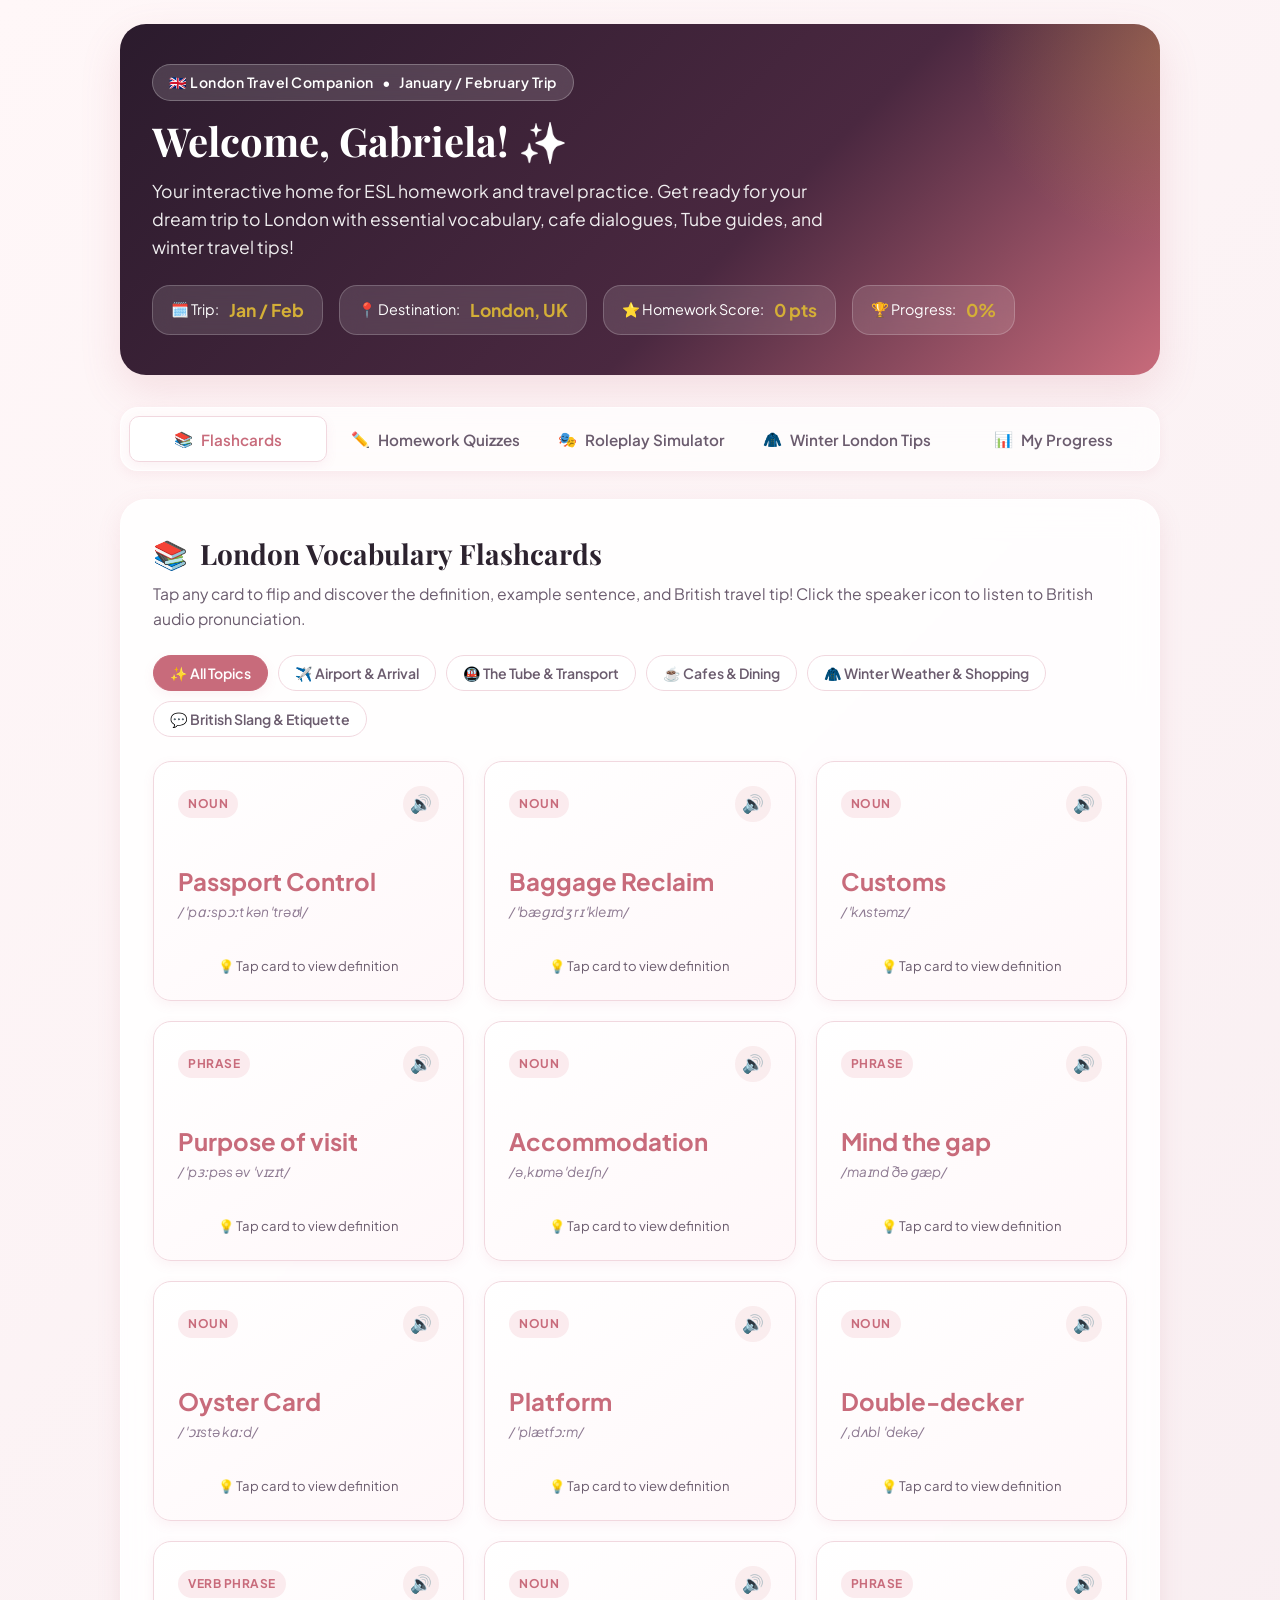
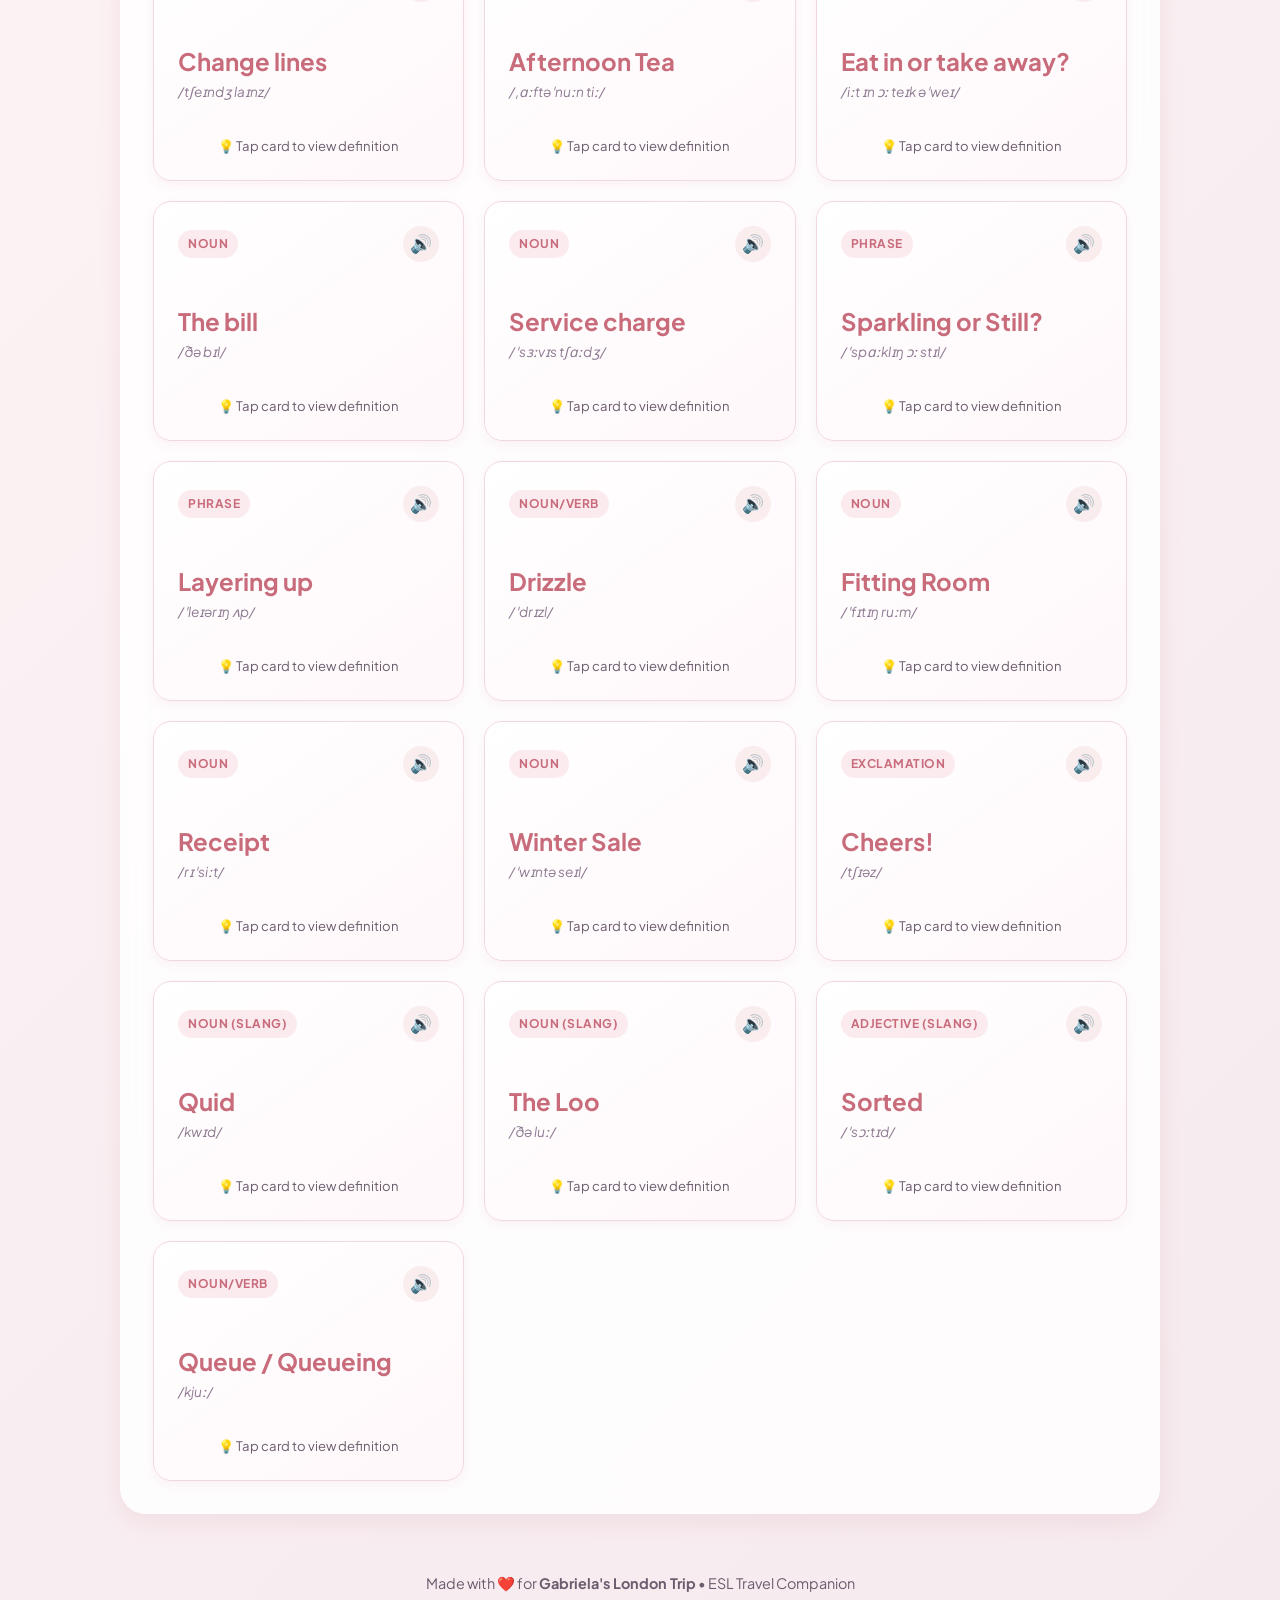
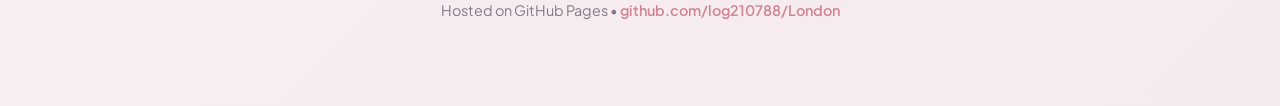
==== index.html @ 6e63064d "Initial commit for Gabriela's London ESL Homework Hub" ====
<!DOCTYPE html>
<html lang="en">
<head>
  <meta charset="UTF-8">
  <meta name="viewport" content="width=device-width, initial-scale=1.0">
  <title>Gabriela's London ESL & Travel Homework Hub 🇬🇧</title>
  <meta name="description" content="Personalized ESL homework and travel vocabulary practice for Gabriela's upcoming trip to London in January/February.">
  
  <!-- Google Fonts -->
  <link rel="preconnect" href="https://fonts.googleapis.com">
  <link rel="preconnect" href="https://fonts.gstatic.com" crossorigin>
  <link href="https://fonts.googleapis.com/css2?family=Playfair+Display:ital,wght@0,600;0,700;1,400&family=Plus+Jakarta+Sans:wght@400;500;600;700&display=swap" rel="stylesheet">
  
  <!-- Main Styling -->
  <link rel="stylesheet" href="styles.css">
</head>
<body>

  <div class="app-container">
    
    <!-- Hero Header Banner -->
    <header class="hero-header">
      <div class="hero-badge">
        <span>🇬🇧 London Travel Companion</span>
        <span>•</span>
        <span>January / February Trip</span>
      </div>
      <h1 class="hero-title">Welcome, Gabriela! ✨</h1>
      <p class="hero-subtitle">
        Your interactive home for ESL homework and travel practice. Get ready for your dream trip to London with essential vocabulary, cafe dialogues, Tube guides, and winter travel tips!
      </p>
      
      <div class="hero-stats-row">
        <div class="stat-pill">
          <span>🗓️ Trip:</span>
          <strong>Jan / Feb</strong>
        </div>
        <div class="stat-pill">
          <span>📍 Destination:</span>
          <strong>London, UK</strong>
        </div>
        <div class="stat-pill">
          <span>⭐ Homework Score:</span>
          <strong id="header-score-val">0 pts</strong>
        </div>
        <div class="stat-pill">
          <span>🏆 Progress:</span>
          <strong id="header-progress-val">0%</strong>
        </div>
      </div>
    </header>

    <!-- Navigation Tabs -->
    <nav class="nav-tabs" id="main-nav-tabs" role="tablist">
      <button class="tab-btn active" data-tab="flashcards" role="tab">
        <span>📚</span> Flashcards
      </button>
      <button class="tab-btn" data-tab="quizzes" role="tab">
        <span>✏️</span> Homework Quizzes
      </button>
      <button class="tab-btn" data-tab="roleplays" role="tab">
        <span>🎭</span> Roleplay Simulator
      </button>
      <button class="tab-btn" data-tab="tips" role="tab">
        <span>🧥</span> Winter London Tips
      </button>
      <button class="tab-btn" data-tab="progress" role="tab">
        <span>📊</span> My Progress
      </button>
    </nav>

    <!-- Main Content Area -->
    <main>

      <!-- TAB 1: FLASHCARDS -->
      <section id="tab-flashcards" class="tab-content active" role="tabpanel">
        <div class="card-section">
          <div class="section-header">
            <div>
              <h2 class="section-title"><span>📚</span> London Vocabulary Flashcards</h2>
              <p class="section-desc">Tap any card to flip and discover the definition, example sentence, and British travel tip! Click the speaker icon to listen to British audio pronunciation.</p>
            </div>
          </div>

          <!-- Category Filter -->
          <div class="category-filter" id="flashcard-category-filter">
            <!-- Rendered by JS -->
          </div>

          <!-- Flashcards Grid -->
          <div class="flashcards-grid" id="flashcards-container">
            <!-- Flashcards rendered by JS -->
          </div>
        </div>
      </section>

      <!-- TAB 2: HOMEWORK QUIZZES -->
      <section id="tab-quizzes" class="tab-content" role="tabpanel">
        <div class="card-section">
          <div class="section-header">
            <div>
              <h2 class="section-title"><span>✏️</span> Interactive Homework Quizzes</h2>
              <p class="section-desc">Complete these exercises to practice travel English for your trip. Your progress is saved automatically!</p>
            </div>
          </div>

          <!-- Quiz Filter -->
          <div class="category-filter" id="quiz-category-filter">
            <!-- Rendered by JS -->
          </div>

          <!-- Quiz Questions Container -->
          <div class="quiz-container" id="quiz-questions-container">
            <!-- Quiz cards rendered by JS -->
          </div>
        </div>
      </section>

      <!-- TAB 3: ROLEPLAY SIMULATOR -->
      <section id="tab-roleplays" class="tab-content" role="tabpanel">
        <div class="card-section">
          <div class="section-header">
            <div>
              <h2 class="section-title"><span>🎭</span> Real-Life Dialogue Simulator</h2>
              <p class="section-desc">Practice real conversation scenarios you will experience in London (e.g. at cafes and hotels).</p>
            </div>
          </div>

          <!-- Roleplay Selector -->
          <div class="category-filter" id="roleplay-selector">
            <!-- Rendered by JS -->
          </div>

          <!-- Active Roleplay Container -->
          <div id="active-roleplay-container">
            <!-- Dialogue step rendered by JS -->
          </div>
        </div>
      </section>

      <!-- TAB 4: WINTER LONDON TIPS -->
      <section id="tab-tips" class="tab-content" role="tabpanel">
        <div class="card-section">
          <div class="section-header">
            <div>
              <h2 class="section-title"><span>🧥</span> London Winter Travel Guide</h2>
              <p class="section-desc">Helpful weather advice, dressing tips, and cultural etiquette for your trip in January/February.</p>
            </div>
          </div>

          <div class="tips-grid" id="winter-tips-container">
            <!-- Rendered by JS -->
          </div>
        </div>
      </section>

      <!-- TAB 5: MY PROGRESS & TEACHER EXPORT -->
      <section id="tab-progress" class="tab-content" role="tabpanel">
        <div class="card-section">
          <div class="section-header">
            <div>
              <h2 class="section-title"><span>📊</span> Gabriela's Homework Progress</h2>
              <p class="section-desc">Review your completed homework score, download your homework file, and upload it to Preply for your teacher!</p>
            </div>
          </div>

          <div class="progress-card">
            <div style="display: flex; justify-content: space-between; align-items: center; font-weight: 600;">
              <span>Overall Homework Completion</span>
              <span id="progress-percent-label">0%</span>
            </div>
            
            <div class="progress-bar-container">
              <div class="progress-bar-fill" id="progress-bar-fill"></div>
            </div>

            <h3 class="serif-font" style="margin-bottom: 12px; color: var(--primary);">📋 Homework Summary Report</h3>
            <p style="font-size: 0.9rem; color: var(--text-muted); margin-bottom: 12px;">
              You can copy your report or download it as a document file to send to your teacher on Preply!
            </p>

            <div class="homework-summary-box" id="summary-report-text">
              Generating your report...
            </div>

            <div style="display: flex; gap: 12px; flex-wrap: wrap; margin-bottom: 28px;">
              <button class="btn-primary" id="btn-download-report">
                <span>📥</span> Download Homework (.txt)
              </button>
              <button class="btn-secondary" id="btn-copy-report">
                <span>📋</span> Copy Text Report
              </button>
              <button class="btn-secondary" id="btn-reset-progress" style="margin-left: auto;">
                <span>🔄</span> Reset Progress
              </button>
            </div>

            <!-- Preply Upload Guide Callout -->
            <div class="preply-guide-card">
              <div class="preply-guide-header">
                <span class="preply-logo-badge">Preply 🎓</span>
                <h3 class="serif-font" style="font-size: 1.25rem; color: var(--text-dark); margin: 0;">
                  How to Upload Your Homework on Preply
                </h3>
              </div>
              <p style="font-size: 0.92rem; color: var(--text-muted); margin-bottom: 16px;">
                Follow these simple steps to send your completed London homework to your teacher on Preply:
              </p>

              <div class="preply-steps-grid">
                <div class="preply-step-item">
                  <div class="step-num">Step 1</div>
                  <div class="step-icon">📥</div>
                  <div class="step-title">Download File</div>
                  <div class="step-desc">Click the pink <strong>"Download Homework (.txt)"</strong> button above to save your homework report onto your phone or computer.</div>
                </div>

                <div class="preply-step-item">
                  <div class="step-num">Step 2</div>
                  <div class="step-icon">💬</div>
                  <div class="step-title">Open Preply Chat</div>
                  <div class="step-desc">Log into <strong>Preply</strong> app or website and open the chat message window with your English teacher.</div>
                </div>

                <div class="preply-step-item">
                  <div class="step-num">Step 3</div>
                  <div class="step-icon">📎</div>
                  <div class="step-title">Attach Document</div>
                  <div class="step-desc">Click the paperclip or plus icon <strong>(📎)</strong> next to the message box and select your downloaded file (<code>Gabriela_London_ESL_Homework.txt</code>).</div>
                </div>

                <div class="preply-step-item">
                  <div class="step-num">Step 4</div>
                  <div class="step-icon">🚀</div>
                  <div class="step-title">Send & Celebrate!</div>
                  <div class="step-desc">Press <strong>Send</strong>! Your teacher will receive your full score breakdown and quiz answers.</div>
                </div>
              </div>
            </div>

          </div>
        </div>
      </section>


    </main>

    <!-- Footer -->
    <footer class="footer">
      <p>Made with ❤️ for <strong>Gabriela's London Trip</strong> • ESL Travel Companion</p>
      <p style="margin-top: 4px; opacity: 0.8;">Hosted on GitHub Pages • <a href="https://github.com/log210788/London" target="_blank">github.com/log210788/London</a></p>
    </footer>

  </div>

  <!-- JavaScript Scripts -->
  <script src="vocabulary-data.js"></script>
  <script src="app.js"></script>
</body>
</html>
---- styles.css ----
/* ==========================================================================
   Gabriela's London ESL Homework Hub - Modern Feminine Aesthetic Design System
   ========================================================================== */

@import url('https://fonts.googleapis.com/css2?family=Playfair+Display:ital,wght@0,600;0,700;1,400&family=Plus+Jakarta+Sans:wght@400;500;600;700&display=swap');

:root {
  /* Color Palette - Elegant Rose Gold & Winter London Theme */
  --primary: #c86b7b;
  --primary-hover: #b45767;
  --primary-light: #fbebee;
  --secondary: #e8a5b8;
  --accent-gold: #d4af37;
  --accent-blue: #3a6073;
  --bg-gradient-start: #fff7f8;
  --bg-gradient-end: #f5eaee;
  --surface: #ffffff;
  --surface-translucent: rgba(255, 255, 255, 0.85);
  --text-dark: #2c222e;
  --text-muted: #6b5c6e;
  --text-light: #8e7a92;
  --border-color: #f1d8df;
  --border-hover: #e5b6c3;
  
  /* Status Colors */
  --success: #2e7d32;
  --success-bg: #e8f5e9;
  --error: #c62828;
  --error-bg: #ffebee;
  
  /* Shadows & Glassmorphism */
  --shadow-sm: 0 4px 12px rgba(200, 107, 123, 0.08);
  --shadow-md: 0 8px 24px rgba(200, 107, 123, 0.12);
  --shadow-lg: 0 16px 40px rgba(200, 107, 123, 0.16);
  --glass-border: 1px solid rgba(255, 255, 255, 0.6);
  
  /* Border Radius */
  --radius-sm: 10px;
  --radius-md: 18px;
  --radius-lg: 26px;
  --radius-full: 9999px;
  
  /* Transitions */
  --transition: all 0.3s cubic-bezier(0.4, 0, 0.2, 1);
}

/* Base Styles */
* {
  box-sizing: border-box;
  margin: 0;
  padding: 0;
}

body {
  font-family: 'Plus Jakarta Sans', sans-serif;
  background: linear-gradient(135deg, var(--bg-gradient-start) 0%, var(--bg-gradient-end) 100%);
  color: var(--text-dark);
  min-height: 100vh;
  line-height: 1.6;
  padding-bottom: 60px;
}

/* Typography */
h1, h2, h3, .serif-font {
  font-family: 'Playfair Display', serif;
}

/* App Container */
.app-container {
  max-width: 1080px;
  margin: 0 auto;
  padding: 24px 20px;
}

/* Top Banner / Hero Header */
.hero-header {
  background: linear-gradient(135deg, #2b1b2d 0%, #4a2840 60%, #c86b7b 100%);
  color: #ffffff;
  border-radius: var(--radius-lg);
  padding: 40px 32px;
  box-shadow: var(--shadow-lg);
  position: relative;
  overflow: hidden;
  margin-bottom: 32px;
}

.hero-header::before {
  content: "";
  position: absolute;
  top: -50%;
  right: -20%;
  width: 400px;
  height: 400px;
  background: radial-gradient(circle, rgba(212, 175, 55, 0.25) 0%, rgba(255, 255, 255, 0) 70%);
  pointer-events: none;
}

.hero-badge {
  display: inline-flex;
  align-items: center;
  gap: 8px;
  background: rgba(255, 255, 255, 0.15);
  backdrop-filter: blur(8px);
  padding: 6px 16px;
  border-radius: var(--radius-full);
  font-size: 0.88rem;
  font-weight: 600;
  letter-spacing: 0.5px;
  margin-bottom: 16px;
  border: 1px solid rgba(255, 255, 255, 0.25);
}

.hero-title {
  font-size: 2.5rem;
  font-weight: 700;
  line-height: 1.2;
  margin-bottom: 12px;
  background: linear-gradient(120deg, #ffffff 60%, #f7d6de 100%);
  -webkit-background-clip: text;
  -webkit-text-fill-color: transparent;
}

.hero-subtitle {
  font-size: 1.1rem;
  opacity: 0.92;
  max-width: 680px;
  font-weight: 400;
  margin-bottom: 24px;
}

.hero-stats-row {
  display: flex;
  flex-wrap: wrap;
  gap: 16px;
}

.stat-pill {
  background: rgba(255, 255, 255, 0.12);
  backdrop-filter: blur(10px);
  border: 1px solid rgba(255, 255, 255, 0.2);
  padding: 10px 18px;
  border-radius: var(--radius-md);
  font-size: 0.9rem;
  display: flex;
  align-items: center;
  gap: 10px;
}

.stat-pill strong {
  color: var(--accent-gold);
  font-size: 1.1rem;
}

/* Navigation Tabs */
.nav-tabs {
  display: flex;
  gap: 10px;
  background: rgba(255, 255, 255, 0.7);
  backdrop-filter: blur(12px);
  padding: 8px;
  border-radius: var(--radius-md);
  margin-bottom: 28px;
  box-shadow: var(--shadow-sm);
  border: var(--glass-border);
  overflow-x: auto;
  scrollbar-width: none;
}

.nav-tabs::-webkit-scrollbar {
  display: none;
}

.tab-btn {
  flex: 1;
  min-width: 140px;
  padding: 12px 18px;
  border: none;
  background: transparent;
  color: var(--text-muted);
  font-family: inherit;
  font-size: 0.95rem;
  font-weight: 600;
  border-radius: var(--radius-sm);
  cursor: pointer;
  transition: var(--transition);
  display: flex;
  align-items: center;
  justify-content: center;
  gap: 8px;
  white-space: nowrap;
}

.tab-btn:hover {
  color: var(--primary);
  background: rgba(200, 107, 123, 0.08);
}

.tab-btn.active {
  background: var(--surface);
  color: var(--primary);
  box-shadow: var(--shadow-sm);
  border: 1px solid var(--border-color);
}

/* Tab Content Sections */
.tab-content {
  display: none;
  animation: fadeIn 0.4s ease-in-out;
}

.tab-content.active {
  display: block;
}

@keyframes fadeIn {
  from { opacity: 0; transform: translateY(8px); }
  to { opacity: 1; transform: translateY(0); }
}

/* Cards & Containers */
.card-section {
  background: var(--surface-translucent);
  backdrop-filter: blur(16px);
  border-radius: var(--radius-lg);
  padding: 32px;
  box-shadow: var(--shadow-md);
  border: var(--glass-border);
  margin-bottom: 28px;
}

.section-header {
  margin-bottom: 24px;
  display: flex;
  align-items: center;
  justify-content: space-between;
  flex-wrap: wrap;
  gap: 12px;
}

.section-title {
  font-size: 1.75rem;
  color: var(--text-dark);
  display: flex;
  align-items: center;
  gap: 12px;
}

.section-desc {
  color: var(--text-muted);
  font-size: 0.98rem;
  margin-top: 4px;
}

/* Category Filter Pills */
.category-filter {
  display: flex;
  gap: 10px;
  flex-wrap: wrap;
  margin-bottom: 24px;
}

.filter-btn {
  padding: 8px 16px;
  border-radius: var(--radius-full);
  border: 1px solid var(--border-color);
  background: var(--surface);
  color: var(--text-muted);
  font-family: inherit;
  font-size: 0.88rem;
  font-weight: 600;
  cursor: pointer;
  transition: var(--transition);
}

.filter-btn:hover, .filter-btn.active {
  background: var(--primary);
  color: #ffffff;
  border-color: var(--primary);
  box-shadow: var(--shadow-sm);
}

/* Flashcards Grid & Card Component */
.flashcards-grid {
  display: grid;
  grid-template-columns: repeat(auto-fill, minmax(280px, 1fr));
  gap: 20px;
}

.flashcard {
  perspective: 1000px;
  height: 240px;
  cursor: pointer;
}

.flashcard-inner {
  position: relative;
  width: 100%;
  height: 100%;
  transition: transform 0.6s cubic-bezier(0.4, 0, 0.2, 1);
  transform-style: preserve-3d;
}

.flashcard.flipped .flashcard-inner {
  transform: rotateY(180deg);
}

.flashcard-front, .flashcard-back {
  position: absolute;
  width: 100%;
  height: 100%;
  backface-visibility: hidden;
  border-radius: var(--radius-md);
  padding: 24px;
  display: flex;
  flex-direction: column;
  justify-content: space-between;
  box-shadow: var(--shadow-sm);
  border: 1px solid var(--border-color);
}

.flashcard-front {
  background: linear-gradient(145deg, #ffffff 0%, #fff7f9 100%);
  color: var(--text-dark);
}

.flashcard-back {
  background: linear-gradient(145deg, #4a2840 0%, #2b1b2d 100%);
  color: #ffffff;
  transform: rotateY(180deg);
}

.card-top {
  display: flex;
  justify-content: space-between;
  align-items: center;
}

.pos-tag {
  font-size: 0.75rem;
  font-weight: 700;
  text-transform: uppercase;
  letter-spacing: 0.5px;
  padding: 4px 10px;
  border-radius: var(--radius-full);
  background: var(--primary-light);
  color: var(--primary);
}

.flashcard-back .pos-tag {
  background: rgba(255, 255, 255, 0.15);
  color: var(--accent-gold);
}

.audio-btn {
  background: rgba(200, 107, 123, 0.1);
  border: none;
  width: 36px;
  height: 36px;
  border-radius: 50%;
  color: var(--primary);
  font-size: 1.1rem;
  cursor: pointer;
  transition: var(--transition);
  display: flex;
  align-items: center;
  justify-content: center;
}

.audio-btn:hover {
  background: var(--primary);
  color: #ffffff;
  transform: scale(1.1);
}

.card-word {
  font-size: 1.5rem;
  font-weight: 700;
  color: var(--primary);
  margin-top: 8px;
}

.card-phonetic {
  font-size: 0.85rem;
  color: var(--text-light);
  font-style: italic;
}

.card-hint-text {
  font-size: 0.82rem;
  color: var(--text-muted);
  text-align: center;
}

.flashcard-back .card-definition {
  font-size: 1.05rem;
  font-weight: 500;
  line-height: 1.4;
}

.flashcard-back .card-example {
  font-size: 0.9rem;
  opacity: 0.88;
  font-style: italic;
  margin-top: 6px;
  border-left: 2px solid var(--accent-gold);
  padding-left: 10px;
}

.flashcard-back .card-tip {
  font-size: 0.8rem;
  color: var(--accent-gold);
  margin-top: 4px;
}

/* Quiz Container & Questions */
.quiz-container {
  display: flex;
  flex-direction: column;
  gap: 24px;
}

.quiz-card {
  background: var(--surface);
  border-radius: var(--radius-md);
  padding: 24px;
  border: 1px solid var(--border-color);
  box-shadow: var(--shadow-sm);
  transition: var(--transition);
}

.quiz-question {
  font-size: 1.1rem;
  font-weight: 600;
  margin-bottom: 16px;
  color: var(--text-dark);
}

.quiz-options {
  display: flex;
  flex-direction: column;
  gap: 10px;
}

.option-btn {
  padding: 14px 20px;
  border-radius: var(--radius-sm);
  border: 1.5px solid var(--border-color);
  background: var(--surface);
  color: var(--text-dark);
  font-family: inherit;
  font-size: 0.95rem;
  font-weight: 500;
  text-align: left;
  cursor: pointer;
  transition: var(--transition);
  display: flex;
  align-items: center;
  justify-content: space-between;
}

.option-btn:hover:not(:disabled) {
  border-color: var(--primary);
  background: var(--primary-light);
  transform: translateX(4px);
}

.option-btn.selected-correct {
  background: var(--success-bg) !important;
  border-color: var(--success) !important;
  color: var(--success) !important;
  font-weight: 700;
}

.option-btn.selected-incorrect {
  background: var(--error-bg) !important;
  border-color: var(--error) !important;
  color: var(--error) !important;
}

/* Fill in the Blank Input */
.fill-blank-box {
  display: flex;
  gap: 12px;
  align-items: center;
  flex-wrap: wrap;
  margin-top: 12px;
}

.blank-input {
  padding: 12px 18px;
  border: 2px solid var(--border-color);
  border-radius: var(--radius-sm);
  font-family: inherit;
  font-size: 1rem;
  outline: none;
  transition: var(--transition);
  min-width: 180px;
}

.blank-input:focus {
  border-color: var(--primary);
  box-shadow: 0 0 0 3px rgba(200, 107, 123, 0.2);
}

.btn-primary {
  padding: 12px 24px;
  background: linear-gradient(135deg, var(--primary) 0%, var(--primary-hover) 100%);
  color: #ffffff;
  border: none;
  border-radius: var(--radius-sm);
  font-family: inherit;
  font-size: 0.95rem;
  font-weight: 600;
  cursor: pointer;
  transition: var(--transition);
  box-shadow: var(--shadow-sm);
  display: inline-flex;
  align-items: center;
  justify-content: center;
  gap: 8px;
}

.btn-primary:hover {
  transform: translateY(-2px);
  box-shadow: var(--shadow-md);
}

.btn-secondary {
  padding: 12px 24px;
  background: var(--surface);
  color: var(--primary);
  border: 1.5px solid var(--primary);
  border-radius: var(--radius-sm);
  font-family: inherit;
  font-size: 0.95rem;
  font-weight: 600;
  cursor: pointer;
  transition: var(--transition);
}

.btn-secondary:hover {
  background: var(--primary-light);
}

.feedback-msg {
  margin-top: 14px;
  padding: 12px 16px;
  border-radius: var(--radius-sm);
  font-size: 0.92rem;
  font-weight: 600;
  display: none;
}

.feedback-msg.show-success {
  display: block;
  background: var(--success-bg);
  color: var(--success);
  border: 1px solid var(--success);
}

.feedback-msg.show-error {
  display: block;
  background: var(--error-bg);
  color: var(--error);
  border: 1px solid var(--error);
}

/* Roleplay Simulator */
.roleplay-card {
  background: var(--surface);
  border-radius: var(--radius-md);
  padding: 28px;
  border: 1px solid var(--border-color);
  box-shadow: var(--shadow-sm);
  margin-bottom: 24px;
}

.dialogue-box {
  background: #fcf6f8;
  border-radius: var(--radius-md);
  padding: 20px;
  margin-bottom: 20px;
  border-left: 4px solid var(--primary);
}

.dialogue-speaker {
  font-weight: 700;
  color: var(--primary);
  font-size: 0.88rem;
  text-transform: uppercase;
  letter-spacing: 0.5px;
  margin-bottom: 4px;
}

.dialogue-text {
  font-size: 1.1rem;
  color: var(--text-dark);
  font-style: italic;
}

/* Winter Tips Grid */
.tips-grid {
  display: grid;
  grid-template-columns: repeat(auto-fill, minmax(240px, 1fr));
  gap: 20px;
}

.tip-card {
  background: var(--surface);
  border-radius: var(--radius-md);
  padding: 24px;
  border: 1px solid var(--border-color);
  box-shadow: var(--shadow-sm);
  transition: var(--transition);
}

.tip-card:hover {
  transform: translateY(-4px);
  box-shadow: var(--shadow-md);
  border-color: var(--border-hover);
}

.tip-icon {
  font-size: 2.2rem;
  margin-bottom: 12px;
}

.tip-title {
  font-size: 1.15rem;
  color: var(--text-dark);
  margin-bottom: 8px;
}

.tip-text {
  font-size: 0.92rem;
  color: var(--text-muted);
  line-height: 1.5;
}

/* Progress Tracker Section */
.progress-card {
  background: linear-gradient(145deg, #ffffff 0%, #fff8fa 100%);
  border-radius: var(--radius-lg);
  padding: 32px;
  box-shadow: var(--shadow-md);
  border: 1px solid var(--border-color);
}

.progress-bar-container {
  height: 16px;
  background: #f1d8df;
  border-radius: var(--radius-full);
  overflow: hidden;
  margin: 16px 0 24px 0;
}

.progress-bar-fill {
  height: 100%;
  background: linear-gradient(90deg, var(--secondary) 0%, var(--primary) 100%);
  width: 0%;
  transition: width 0.6s cubic-bezier(0.4, 0, 0.2, 1);
  border-radius: var(--radius-full);
}

.homework-summary-box {
  background: #fbf5f7;
  border-radius: var(--radius-md);
  padding: 20px;
  border: 1px dashed var(--primary);
  font-family: monospace;
  font-size: 0.9rem;
  color: var(--text-dark);
  white-space: pre-wrap;
  margin-bottom: 20px;
}

/* Footer */
.footer {
  text-align: center;
  padding: 30px 20px 0 20px;
  color: var(--text-muted);
  font-size: 0.9rem;
}

.footer a {
  color: var(--primary);
  text-decoration: none;
  font-weight: 600;
}

.footer a:hover {
  text-decoration: underline;
}

/* Preply Upload Guide Card */
.preply-guide-card {
  background: linear-gradient(135deg, #fffcfd 0%, #f9edf1 100%);
  border-radius: var(--radius-md);
  padding: 24px;
  border: 1.5px solid var(--border-color);
  box-shadow: var(--shadow-sm);
  margin-top: 20px;
}

.preply-guide-header {
  display: flex;
  align-items: center;
  gap: 12px;
  margin-bottom: 12px;
}

.preply-logo-badge {
  background: #ff5a5f;
  color: #ffffff;
  font-weight: 700;
  font-size: 0.85rem;
  padding: 4px 12px;
  border-radius: var(--radius-full);
  letter-spacing: 0.5px;
}

.preply-steps-grid {
  display: grid;
  grid-template-columns: repeat(auto-fit, minmax(200px, 1fr));
  gap: 16px;
  margin-top: 16px;
}

.preply-step-item {
  background: var(--surface);
  border-radius: var(--radius-sm);
  padding: 16px;
  border: 1px solid var(--border-color);
  display: flex;
  flex-direction: column;
  position: relative;
}

.step-num {
  font-size: 0.72rem;
  font-weight: 800;
  color: var(--primary);
  text-transform: uppercase;
  letter-spacing: 0.8px;
  margin-bottom: 4px;
}

.step-icon {
  font-size: 1.8rem;
  margin-bottom: 8px;
}

.step-title {
  font-weight: 700;
  font-size: 0.95rem;
  color: var(--text-dark);
  margin-bottom: 6px;
}

.step-desc {
  font-size: 0.82rem;
  color: var(--text-muted);
  line-height: 1.4;
}

.step-desc code {
  background: var(--primary-light);
  color: var(--primary);
  padding: 2px 6px;
  border-radius: 4px;
  font-size: 0.78rem;
}

/* Responsive adjustments */
@media (max-width: 768px) {
  .hero-header {
    padding: 28px 20px;
  }
  .hero-title {
    font-size: 1.85rem;
  }
  .card-section {
    padding: 20px;
  }
  .flashcards-grid {
    grid-template-columns: 1fr;
  }
}
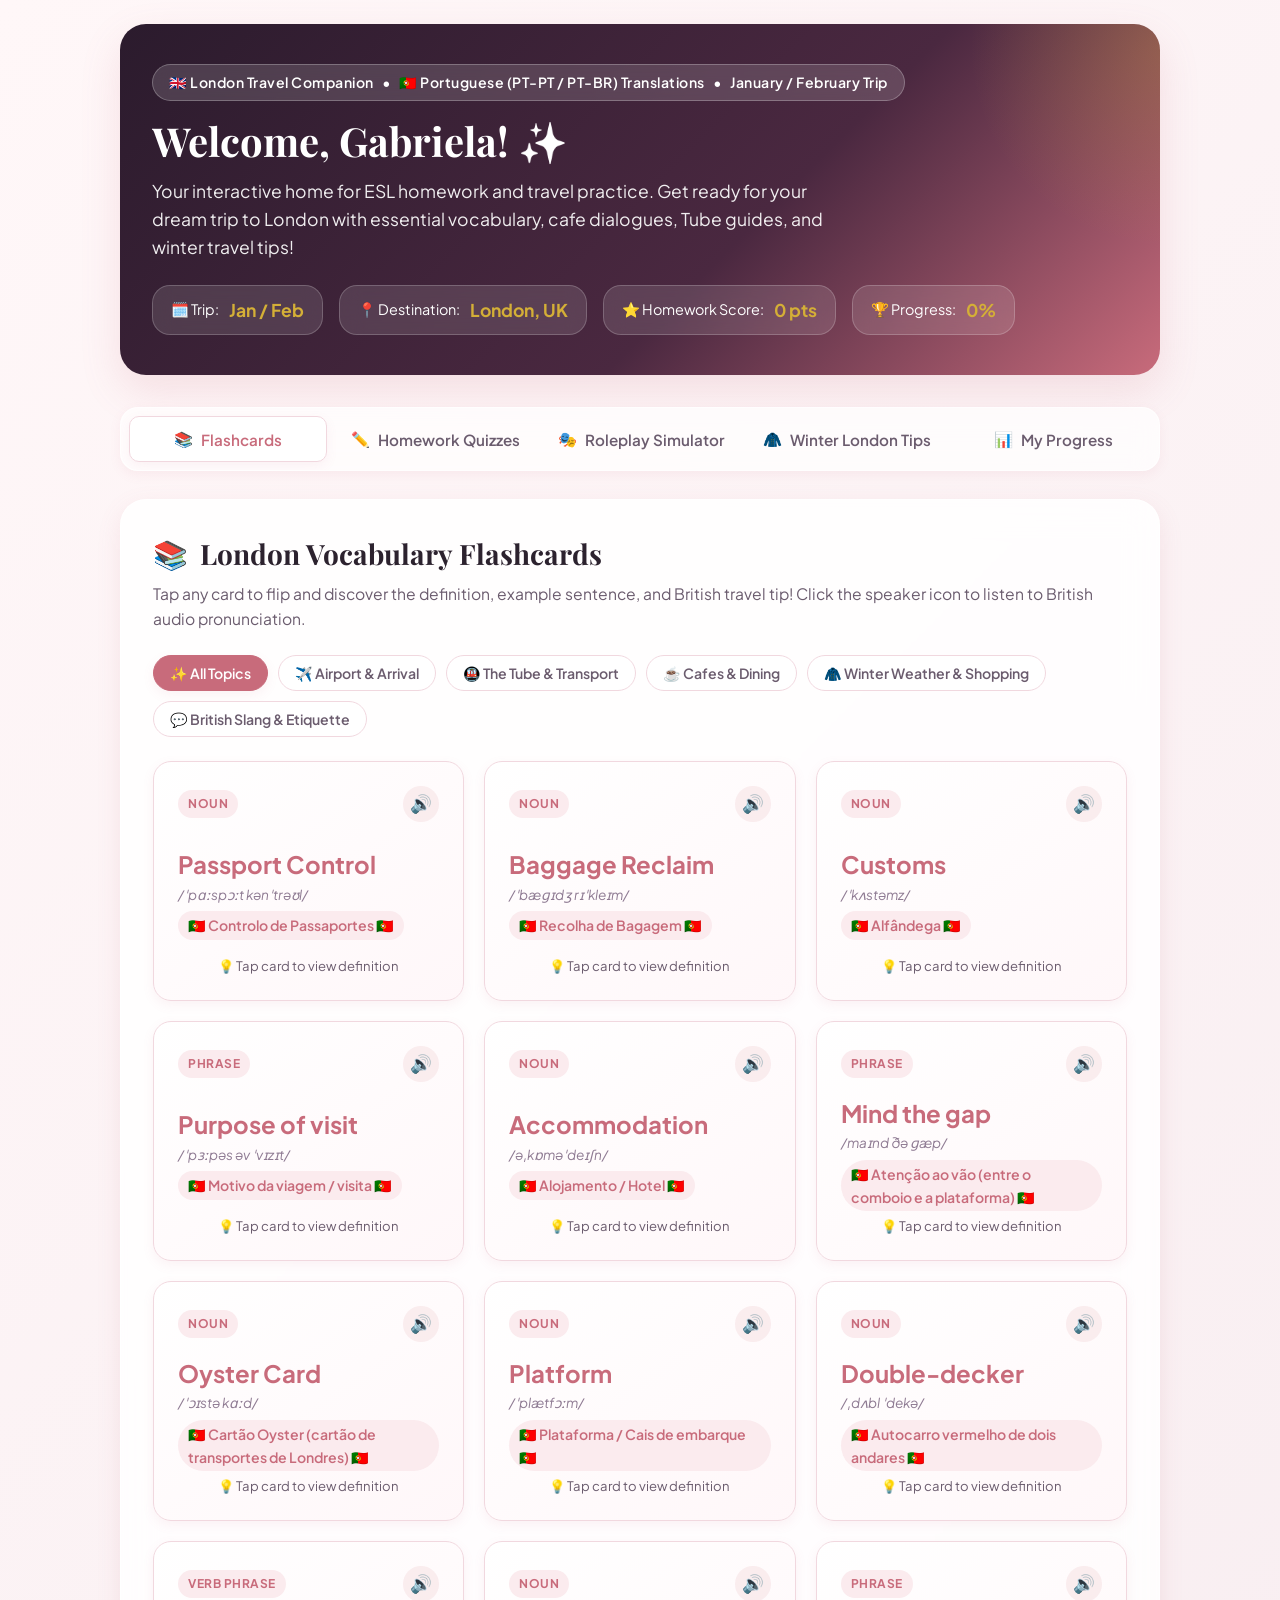
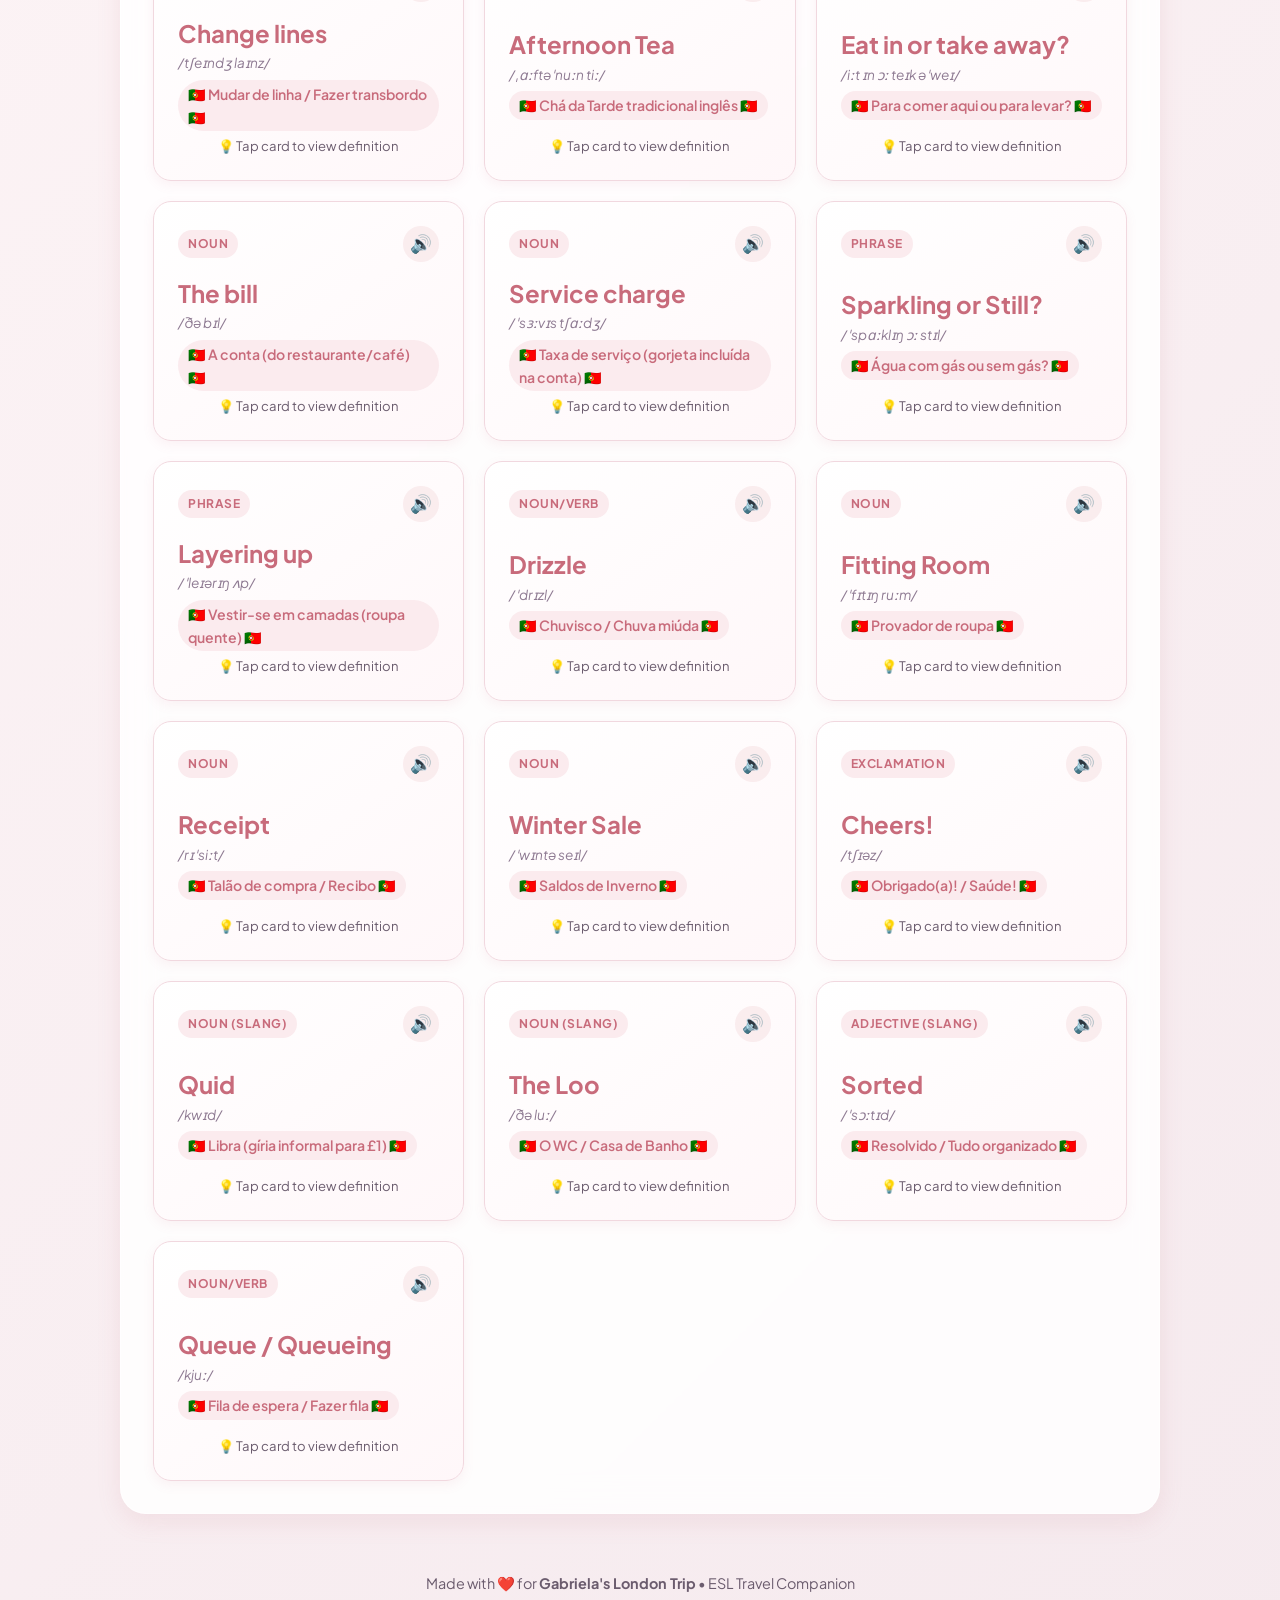
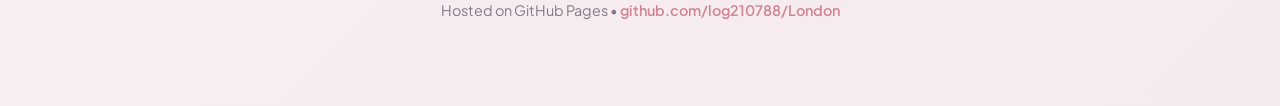
==== commit e81b2709: "Add Portuguese translations to flashcards, tips, and quiz hints for Gabriela" ====
--- a/index.html
+++ b/index.html
@@ -23,8 +23,11 @@
       <div class="hero-badge">
         <span>🇬🇧 London Travel Companion</span>
         <span>•</span>
+        <span>🇵🇹 Portuguese (PT-PT / PT-BR) Translations</span>
+        <span>•</span>
         <span>January / February Trip</span>
       </div>
+
       <h1 class="hero-title">Welcome, Gabriela! ✨</h1>
       <p class="hero-subtitle">
         Your interactive home for ESL homework and travel practice. Get ready for your dream trip to London with essential vocabulary, cafe dialogues, Tube guides, and winter travel tips!
--- a/styles.css
+++ b/styles.css
@@ -385,6 +385,18 @@
   font-style: italic;
 }
 
+.card-pt-translation {
+  font-size: 0.88rem;
+  font-weight: 600;
+  color: #c86b7b;
+  margin-top: 6px;
+  background: var(--primary-light);
+  padding: 3px 10px;
+  border-radius: var(--radius-full);
+  display: inline-block;
+}
+
+
 .card-hint-text {
   font-size: 0.82rem;
   color: var(--text-muted);
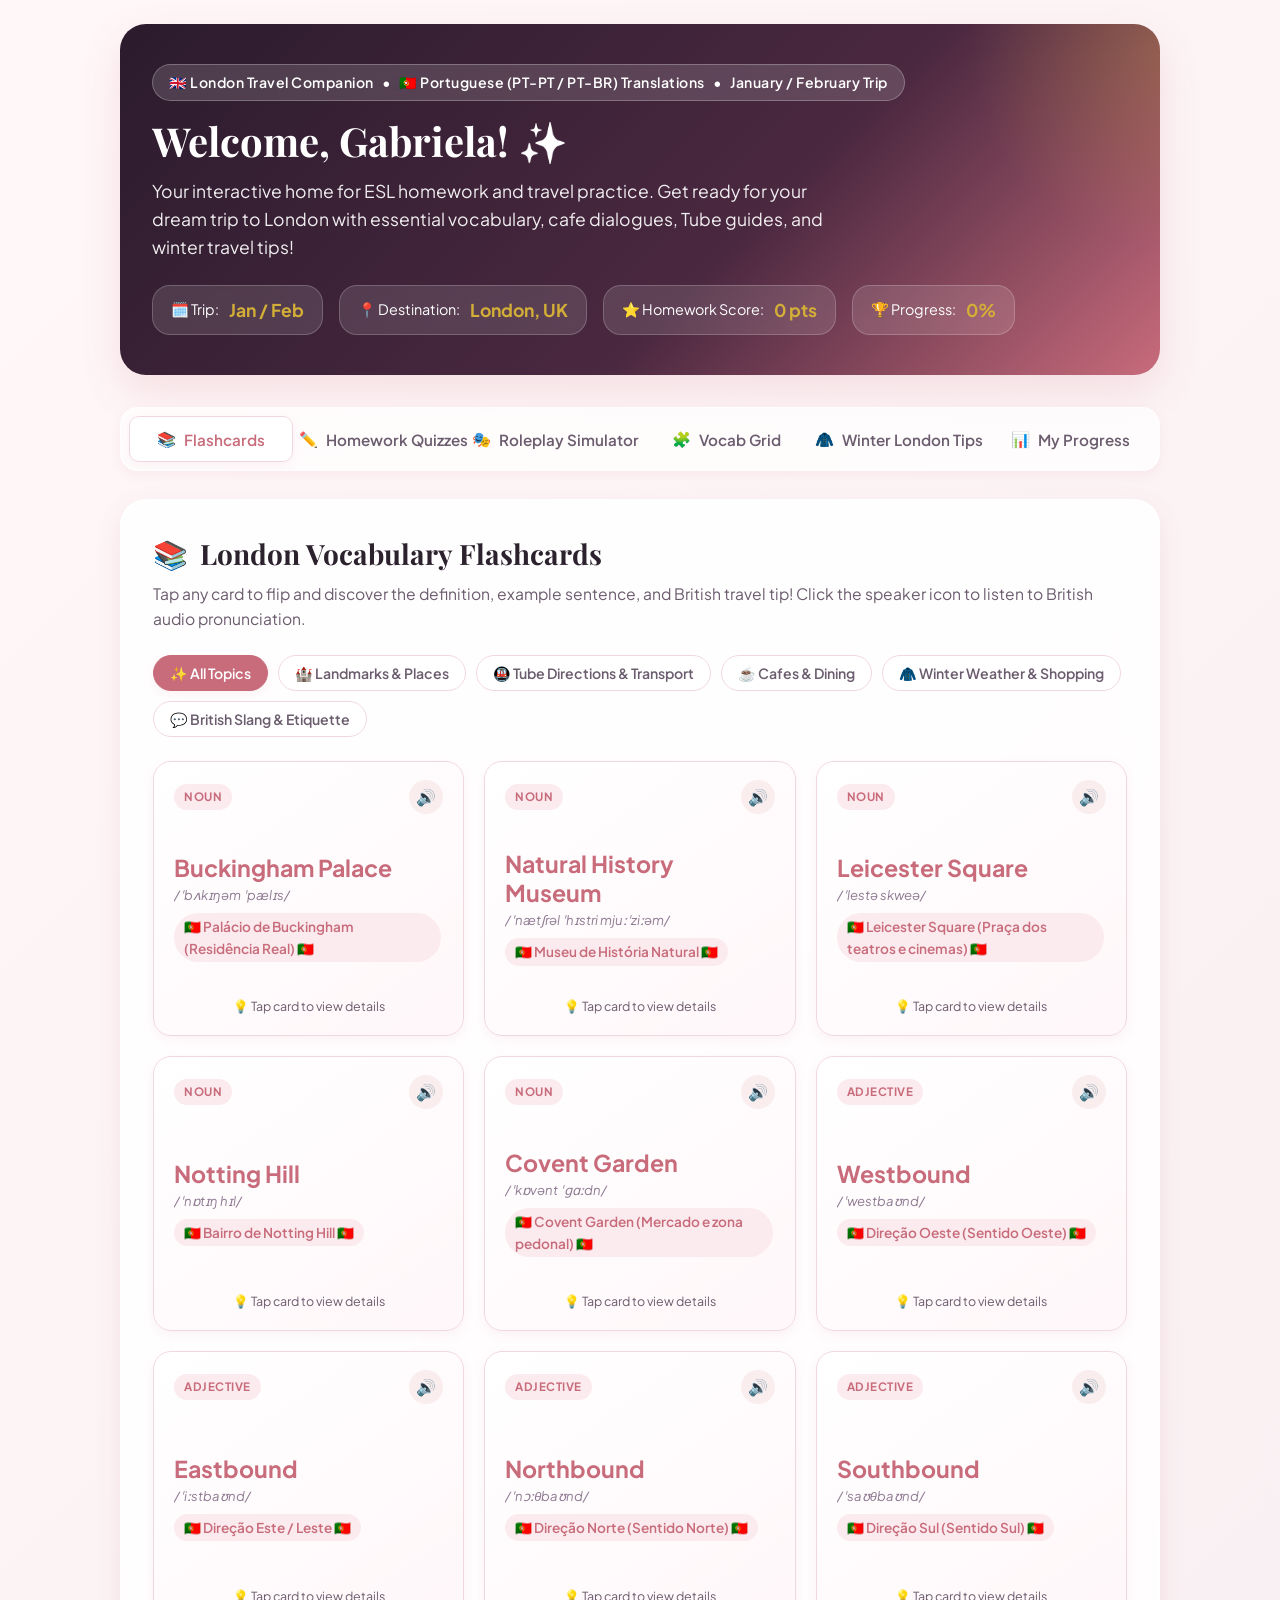
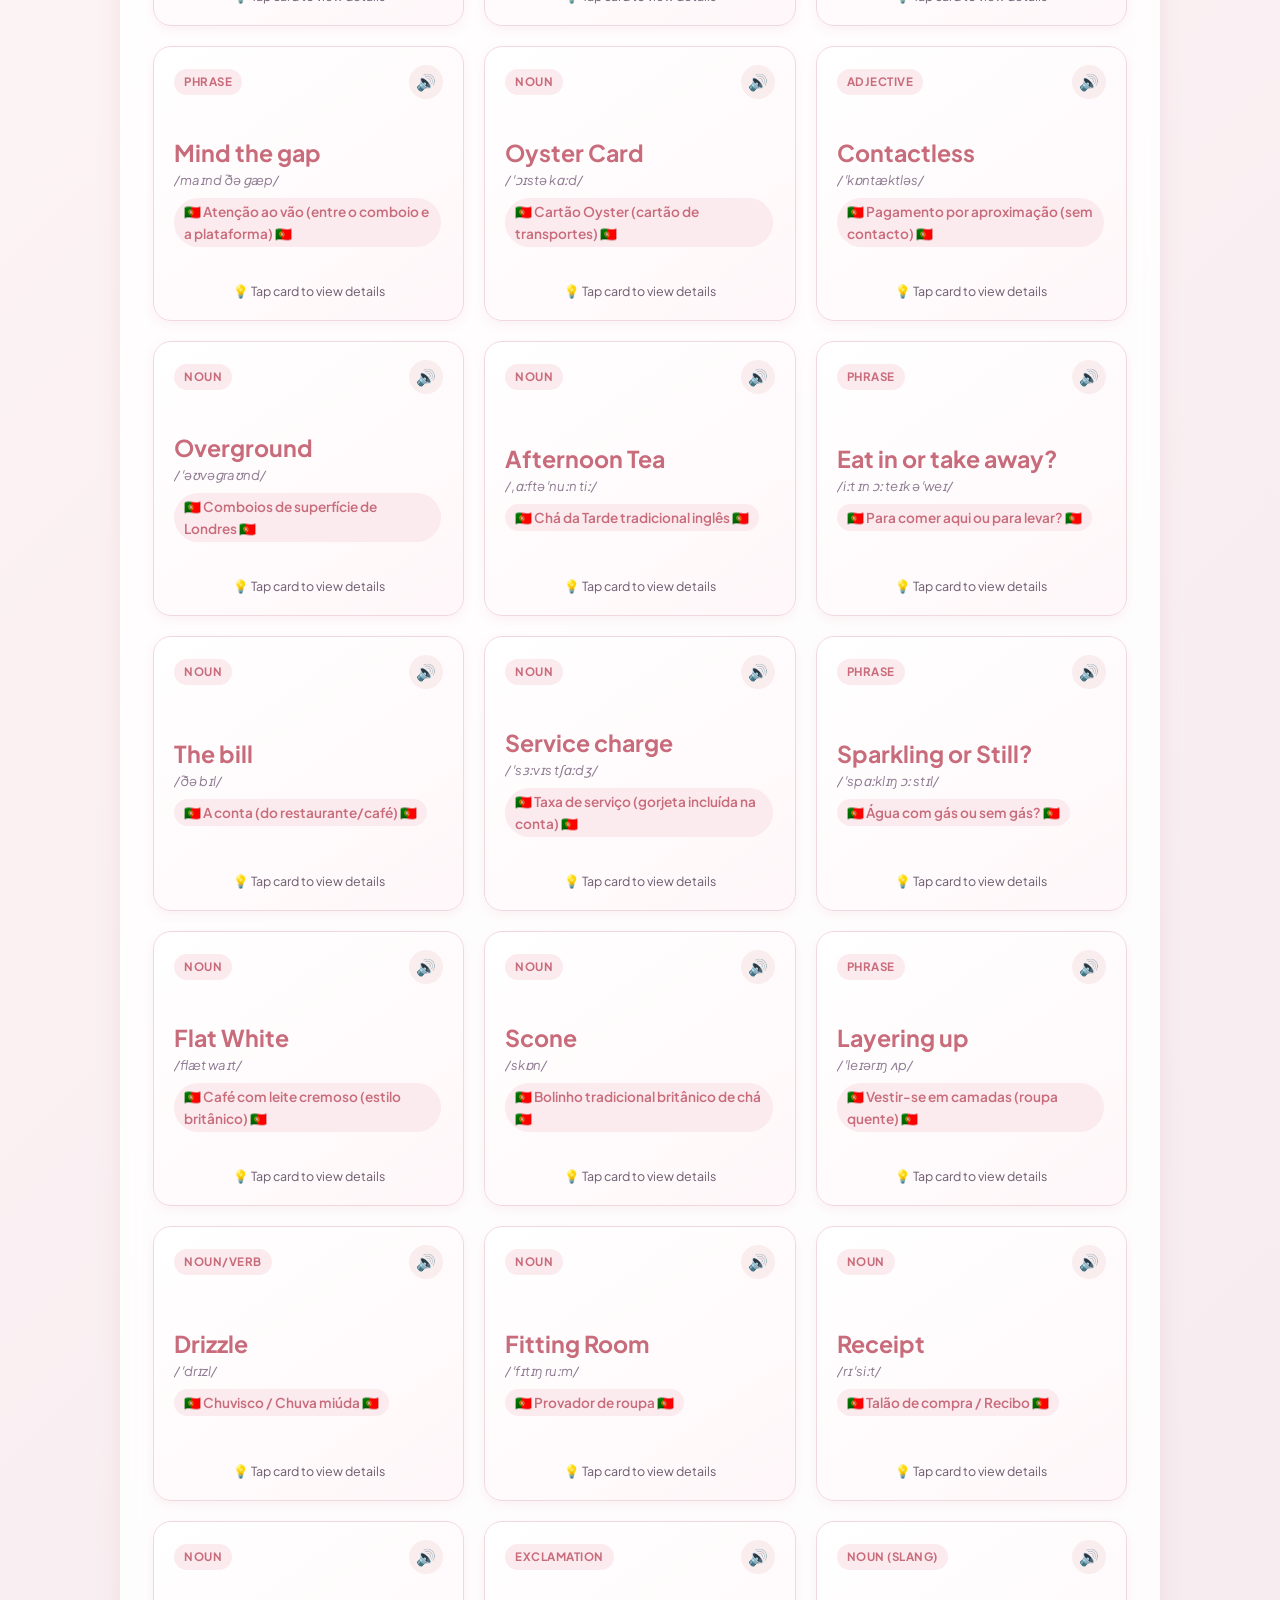
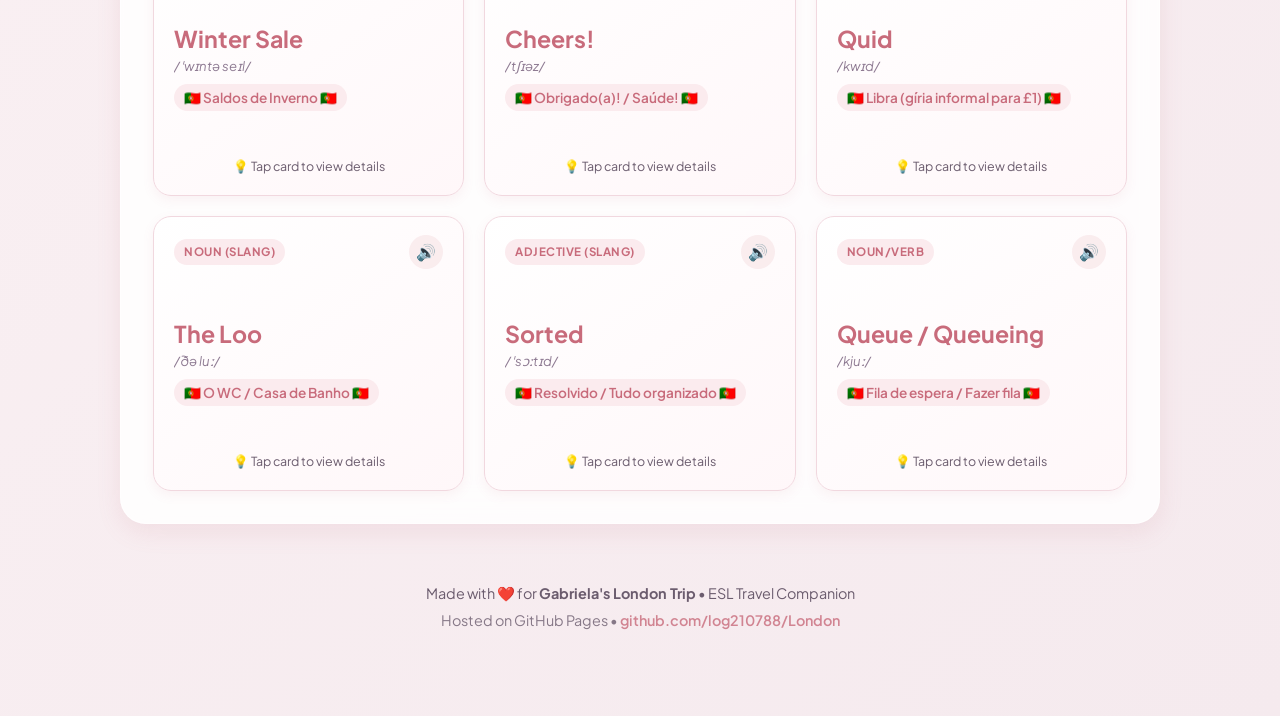
==== commit 7d81fc3b: "Add 5x5 Vocab Grid Memory Game feature with 5-stage challenge and score tracking" ====
--- a/index.html
+++ b/index.html
@@ -64,6 +64,9 @@
       <button class="tab-btn" data-tab="roleplays" role="tab">
         <span>🎭</span> Roleplay Simulator
       </button>
+      <button class="tab-btn" data-tab="gridgame" role="tab">
+        <span>🧩</span> Vocab Grid
+      </button>
       <button class="tab-btn" data-tab="tips" role="tab">
         <span>🧥</span> Winter London Tips
       </button>
@@ -154,6 +157,90 @@
           <div class="tips-grid" id="winter-tips-container">
             <!-- Rendered by JS -->
           </div>
+        </div>
+      </section>
+
+      <!-- TAB 4: VOCAB GRID GAME -->
+      <section id="tab-gridgame" class="tab-content" role="tabpanel">
+        <div class="card-section">
+          <div class="section-header">
+            <div>
+              <h2 class="section-title"><span>🧩</span> 5-Stage Vocab Grid Challenge</h2>
+              <p class="section-desc">Complete all 5 stages! Listen to the 5 target London words in each stage, find their coordinates on the 5x5 grid, and clear all 5 rounds!</p>
+            </div>
+            <div style="display: flex; flex-direction: column; align-items: flex-end; gap: 6px;">
+              <div class="stat-pill" style="background: rgba(200, 107, 123, 0.1); border: 1px solid var(--border-color);">
+                <span>🏆 Total Grid Points: </span>
+                <strong id="grid-total-points-val" style="color: var(--primary);">0 pts</strong>
+              </div>
+            </div>
+          </div>
+
+          <!-- 5-Stage Progress Tracker Bar -->
+          <div class="stage-tracker-bar">
+            <div class="stage-tracker-info">
+              <span class="stage-title-label" id="stage-title-label">Stage 1 of 5</span>
+              <span class="stage-score-label" id="stage-score-label">Stage Score: 0 / 5</span>
+            </div>
+            <div class="stage-dots-container" id="stage-dots-container">
+              <!-- Rendered by JS: 5 stage dots -->
+            </div>
+          </div>
+
+          <!-- Audio Targets Bar -->
+          <div class="audio-targets-bar">
+            <div class="audio-targets-header">
+              <div class="audio-title">
+                <span class="pulse-icon">🔊</span> 
+                <strong>Listen to Target Words (5 Items for Stage <span id="current-stage-num">1</span>)</strong>
+              </div>
+              <div class="audio-actions">
+                <button class="btn-primary-sm" id="btn-play-all-targets">
+                  <span>▶️</span> Play All 5 Words
+                </button>
+              </div>
+            </div>
+            
+            <div class="target-chips-container" id="target-chips-container">
+              <!-- Rendered by JS: 5 target chips with play buttons -->
+            </div>
+          </div>
+
+          <!-- Game Controls & Status -->
+          <div class="grid-controls-row">
+            <div class="selection-status">
+              <span class="status-badge" id="grid-selection-count">Selected: 0 / 5 cells</span>
+            </div>
+            <div class="grid-actions">
+              <button class="btn-primary" id="btn-check-grid" disabled>
+                <span>✅</span> Check Stage Answers
+              </button>
+              <button class="btn-primary" id="btn-next-stage" style="display: none; background: #2e7d32;">
+                <span>➡️</span> Next Stage
+              </button>
+              <button class="btn-secondary" id="btn-restart-5stages">
+                <span>🔄</span> Restart 5-Stage Game
+              </button>
+            </div>
+          </div>
+
+          <!-- Result Feedback Banner (Per Stage) -->
+          <div class="grid-result-card" id="grid-result-card" style="display: none;">
+            <!-- JS dynamically injects result message -->
+          </div>
+
+          <!-- Final 5-Stage Completion Celebration Card -->
+          <div class="final-results-card" id="grid-final-results-card" style="display: none;">
+            <!-- JS dynamically injects overall 5-stage celebration -->
+          </div>
+
+          <!-- 5x5 Grid Board Wrapper -->
+          <div class="grid-game-wrapper">
+            <div class="grid-5x5-board" id="grid-5x5-board">
+              <!-- Rendered by JS: Column headers (1-5), Row headers (A-E), and 25 grid cells -->
+            </div>
+          </div>
+
         </div>
       </section>
 
--- a/styles.css
+++ b/styles.css
@@ -288,7 +288,7 @@
 
 .flashcard {
   perspective: 1000px;
-  height: 240px;
+  height: 275px;
   cursor: pointer;
 }
 
@@ -310,12 +310,13 @@
   height: 100%;
   backface-visibility: hidden;
   border-radius: var(--radius-md);
-  padding: 24px;
+  padding: 18px 20px;
   display: flex;
   flex-direction: column;
   justify-content: space-between;
   box-shadow: var(--shadow-sm);
   border: 1px solid var(--border-color);
+  overflow: hidden;
 }
 
 .flashcard-front {
@@ -333,10 +334,11 @@
   display: flex;
   justify-content: space-between;
   align-items: center;
+  flex-shrink: 0;
 }
 
 .pos-tag {
-  font-size: 0.75rem;
+  font-size: 0.72rem;
   font-weight: 700;
   text-transform: uppercase;
   letter-spacing: 0.5px;
@@ -354,16 +356,17 @@
 .audio-btn {
   background: rgba(200, 107, 123, 0.1);
   border: none;
-  width: 36px;
-  height: 36px;
+  width: 34px;
+  height: 34px;
   border-radius: 50%;
   color: var(--primary);
-  font-size: 1.1rem;
+  font-size: 1rem;
   cursor: pointer;
   transition: var(--transition);
   display: flex;
   align-items: center;
   justify-content: center;
+  flex-shrink: 0;
 }
 
 .audio-btn:hover {
@@ -372,56 +375,76 @@
   transform: scale(1.1);
 }
 
+.card-body {
+  flex: 1;
+  display: flex;
+  flex-direction: column;
+  justify-content: center;
+  overflow-y: auto;
+  margin: 6px 0;
+  padding-right: 2px;
+  scrollbar-width: thin;
+}
+
 .card-word {
-  font-size: 1.5rem;
+  font-size: clamp(1.2rem, 3.5vw, 1.45rem);
   font-weight: 700;
   color: var(--primary);
-  margin-top: 8px;
+  line-height: 1.25;
+  margin-top: 4px;
+  word-wrap: break-word;
 }
 
 .card-phonetic {
-  font-size: 0.85rem;
+  font-size: 0.82rem;
   color: var(--text-light);
   font-style: italic;
+  margin-top: 2px;
 }
 
 .card-pt-translation {
-  font-size: 0.88rem;
+  font-size: 0.85rem;
   font-weight: 600;
   color: #c86b7b;
-  margin-top: 6px;
+  margin-top: 8px;
   background: var(--primary-light);
   padding: 3px 10px;
   border-radius: var(--radius-full);
   display: inline-block;
-}
-
+  align-self: flex-start;
+}
 
 .card-hint-text {
-  font-size: 0.82rem;
+  font-size: 0.78rem;
   color: var(--text-muted);
   text-align: center;
+  flex-shrink: 0;
 }
 
 .flashcard-back .card-definition {
-  font-size: 1.05rem;
+  font-size: 0.94rem;
   font-weight: 500;
-  line-height: 1.4;
+  line-height: 1.35;
 }
 
 .flashcard-back .card-example {
-  font-size: 0.9rem;
-  opacity: 0.88;
+  font-size: 0.84rem;
+  opacity: 0.9;
   font-style: italic;
   margin-top: 6px;
   border-left: 2px solid var(--accent-gold);
-  padding-left: 10px;
+  padding-left: 8px;
+  line-height: 1.3;
 }
 
 .flashcard-back .card-tip {
-  font-size: 0.8rem;
+  font-size: 0.78rem;
   color: var(--accent-gold);
-  margin-top: 4px;
+  margin-top: 6px;
+  padding-top: 6px;
+  border-top: 1px dashed rgba(255, 255, 255, 0.15);
+  flex-shrink: 0;
+  line-height: 1.3;
 }
 
 /* Quiz Container & Questions */
@@ -799,3 +822,455 @@
   }
 }
 
+/* ==========================================================================
+   5x5 Vocab Grid Game Styling
+   ========================================================================== */
+.btn-primary-sm {
+  background: var(--primary);
+  color: #ffffff;
+  border: none;
+  border-radius: var(--radius-full);
+  padding: 8px 16px;
+  font-size: 0.85rem;
+  font-weight: 600;
+  cursor: pointer;
+  display: inline-flex;
+  align-items: center;
+  gap: 6px;
+  transition: var(--transition);
+  box-shadow: 0 3px 10px rgba(200, 107, 123, 0.25);
+}
+
+.btn-primary-sm:hover {
+  background: var(--primary-hover);
+  transform: translateY(-2px);
+  box-shadow: 0 5px 14px rgba(200, 107, 123, 0.35);
+}
+
+/* Audio Targets Bar */
+.audio-targets-bar {
+  background: linear-gradient(135deg, rgba(200, 107, 123, 0.08) 0%, rgba(212, 175, 55, 0.08) 100%);
+  border: 1px solid var(--border-color);
+  border-radius: var(--radius-md);
+  padding: 18px 20px;
+  margin-bottom: 24px;
+}
+
+.audio-targets-header {
+  display: flex;
+  justify-content: space-between;
+  align-items: center;
+  margin-bottom: 14px;
+  flex-wrap: wrap;
+  gap: 10px;
+}
+
+.audio-title {
+  display: flex;
+  align-items: center;
+  gap: 8px;
+  font-size: 1.05rem;
+  color: var(--text-dark);
+}
+
+.pulse-icon {
+  display: inline-block;
+  animation: pulseAudio 1.8s infinite ease-in-out;
+}
+
+@keyframes pulseAudio {
+  0%, 100% { transform: scale(1); opacity: 1; }
+  50% { transform: scale(1.2); opacity: 0.85; }
+}
+
+.target-chips-container {
+  display: flex;
+  gap: 10px;
+  flex-wrap: wrap;
+}
+
+.target-chip {
+  background: #ffffff;
+  border: 1px solid var(--border-hover);
+  border-radius: var(--radius-full);
+  padding: 8px 16px;
+  font-size: 0.9rem;
+  font-weight: 600;
+  color: var(--text-dark);
+  cursor: pointer;
+  display: flex;
+  align-items: center;
+  gap: 8px;
+  transition: var(--transition);
+  box-shadow: var(--shadow-sm);
+}
+
+.target-chip:hover {
+  border-color: var(--primary);
+  transform: translateY(-2px);
+  box-shadow: var(--shadow-md);
+  color: var(--primary);
+}
+
+.target-chip.playing {
+  background: var(--primary-light);
+  border-color: var(--primary);
+  color: var(--primary);
+  animation: chipPulse 1s infinite alternate;
+}
+
+@keyframes chipPulse {
+  from { box-shadow: 0 0 0 0 rgba(200, 107, 123, 0.4); }
+  to { box-shadow: 0 0 0 8px rgba(200, 107, 123, 0); }
+}
+
+.target-num-badge {
+  background: var(--primary);
+  color: #ffffff;
+  font-size: 0.75rem;
+  font-weight: 700;
+  width: 22px;
+  height: 22px;
+  border-radius: 50%;
+  display: flex;
+  align-items: center;
+  justify-content: center;
+}
+
+/* Grid Controls Row */
+.grid-controls-row {
+  display: flex;
+  justify-content: space-between;
+  align-items: center;
+  margin-bottom: 20px;
+  flex-wrap: wrap;
+  gap: 14px;
+}
+
+.status-badge {
+  background: #ffffff;
+  border: 1px solid var(--border-color);
+  padding: 8px 16px;
+  border-radius: var(--radius-full);
+  font-size: 0.9rem;
+  font-weight: 600;
+  color: var(--text-muted);
+  box-shadow: var(--shadow-sm);
+}
+
+.status-badge.active-count {
+  background: var(--primary-light);
+  color: var(--primary);
+  border-color: var(--primary);
+}
+
+.grid-actions {
+  display: flex;
+  gap: 10px;
+}
+
+/* Results Banner */
+.grid-result-card {
+  border-radius: var(--radius-md);
+  padding: 16px 20px;
+  margin-bottom: 24px;
+  animation: fadeInDown 0.4s ease-out;
+}
+
+@keyframes fadeInDown {
+  from { opacity: 0; transform: translateY(-10px); }
+  to { opacity: 1; transform: translateY(0); }
+}
+
+.grid-result-card.result-success {
+  background: var(--success-bg);
+  border: 1.5px solid var(--success);
+  color: var(--success);
+}
+
+.grid-result-card.result-partial {
+  background: #fff8e1;
+  border: 1.5px solid var(--accent-gold);
+  color: #8f6b00;
+}
+
+.grid-result-card.result-try {
+  background: var(--error-bg);
+  border: 1.5px solid var(--error);
+  color: var(--error);
+}
+
+/* 5x5 Board Wrapper & Grid */
+.grid-game-wrapper {
+  overflow-x: auto;
+  padding: 6px 2px 20px 2px;
+}
+
+.grid-5x5-board {
+  display: grid;
+  grid-template-columns: 42px repeat(5, minmax(130px, 1fr));
+  gap: 10px;
+  align-items: stretch;
+  min-width: 680px;
+}
+
+.grid-axis-label {
+  display: flex;
+  align-items: center;
+  justify-content: center;
+  font-family: 'Playfair Display', serif;
+  font-weight: 700;
+  font-size: 1.1rem;
+  color: var(--primary);
+  background: rgba(200, 107, 123, 0.06);
+  border-radius: var(--radius-sm);
+  user-select: none;
+}
+
+.grid-cell {
+  position: relative;
+  background: #ffffff;
+  border: 1.5px solid var(--border-color);
+  border-radius: var(--radius-md);
+  padding: 24px 10px 14px 10px;
+  display: flex;
+  flex-direction: column;
+  align-items: center;
+  justify-content: center;
+  text-align: center;
+  min-height: 105px;
+  cursor: pointer;
+  transition: var(--transition);
+  box-shadow: var(--shadow-sm);
+  user-select: none;
+}
+
+.grid-cell:hover {
+  transform: translateY(-4px);
+  box-shadow: var(--shadow-md);
+  border-color: var(--border-hover);
+}
+
+.cell-coord-badge {
+  position: absolute;
+  top: 6px;
+  left: 6px;
+  background: rgba(200, 107, 123, 0.12);
+  color: var(--primary);
+  font-weight: 700;
+  font-size: 0.72rem;
+  padding: 2px 7px;
+  border-radius: 6px;
+  letter-spacing: 0.5px;
+}
+
+.cell-word-text {
+  font-size: 0.95rem;
+  font-weight: 700;
+  color: var(--text-dark);
+  line-height: 1.3;
+  margin-top: 4px;
+  margin-bottom: 4px;
+}
+
+.cell-hint-text {
+  font-size: 0.75rem;
+  color: var(--text-muted);
+  opacity: 0.85;
+}
+
+/* Grid Cell States */
+.grid-cell.selected {
+  background: var(--primary-light);
+  border: 2px solid var(--primary);
+  box-shadow: 0 6px 18px rgba(200, 107, 123, 0.25);
+  transform: translateY(-2px);
+}
+
+.grid-cell.selected .cell-coord-badge {
+  background: var(--primary);
+  color: #ffffff;
+}
+
+.grid-cell.correct {
+  background: var(--success-bg) !important;
+  border: 2px solid var(--success) !important;
+  color: var(--success) !important;
+}
+
+.grid-cell.correct .cell-word-text {
+  color: var(--success);
+}
+
+.grid-cell.correct .cell-coord-badge {
+  background: var(--success);
+  color: #ffffff;
+}
+
+.grid-cell.incorrect {
+  background: var(--error-bg) !important;
+  border: 2px solid var(--error) !important;
+}
+
+.grid-cell.incorrect .cell-word-text {
+  color: var(--error);
+}
+
+.grid-cell.incorrect .cell-coord-badge {
+  background: var(--error);
+  color: #ffffff;
+}
+
+.grid-cell.missed {
+  background: #fffde7 !important;
+  border: 2px dashed var(--accent-gold) !important;
+  animation: pulseGold 1.5s infinite alternate;
+}
+
+@keyframes pulseGold {
+  from { box-shadow: 0 0 0 0 rgba(212, 175, 55, 0.4); }
+  to { box-shadow: 0 0 10px 4px rgba(212, 175, 55, 0.2); }
+}
+
+.grid-cell.missed .cell-coord-badge {
+  background: var(--accent-gold);
+  color: #ffffff;
+}
+
+.cell-status-icon {
+  position: absolute;
+  bottom: 6px;
+  right: 6px;
+  font-size: 0.95rem;
+}
+
+/* Mobile responsive fixes for Grid */
+@media (max-width: 600px) {
+  .grid-5x5-board {
+    min-width: 580px;
+    gap: 6px;
+  }
+  .grid-cell {
+    min-height: 90px;
+    padding: 20px 6px 10px 6px;
+  }
+  .cell-word-text {
+    font-size: 0.85rem;
+  }
+}
+
+/* 5-Stage Tracker Bar */
+.stage-tracker-bar {
+  background: #ffffff;
+  border: 1px solid var(--border-color);
+  border-radius: var(--radius-md);
+  padding: 16px 20px;
+  margin-bottom: 20px;
+  box-shadow: var(--shadow-sm);
+}
+
+.stage-tracker-info {
+  display: flex;
+  justify-content: space-between;
+  align-items: center;
+  margin-bottom: 12px;
+  font-weight: 700;
+}
+
+.stage-title-label {
+  font-size: 1rem;
+  color: var(--primary);
+  font-family: 'Playfair Display', serif;
+}
+
+.stage-score-label {
+  font-size: 0.88rem;
+  color: var(--text-muted);
+}
+
+.stage-dots-container {
+  display: grid;
+  grid-template-columns: repeat(5, 1fr);
+  gap: 8px;
+}
+
+.stage-dot {
+  background: var(--bg-gradient-end);
+  border: 1.5px solid var(--border-color);
+  border-radius: var(--radius-full);
+  padding: 8px 12px;
+  text-align: center;
+  font-size: 0.8rem;
+  font-weight: 700;
+  color: var(--text-muted);
+  transition: var(--transition);
+  display: flex;
+  align-items: center;
+  justify-content: center;
+  gap: 6px;
+}
+
+.stage-dot.current {
+  background: var(--primary-light);
+  border-color: var(--primary);
+  color: var(--primary);
+  box-shadow: 0 0 10px rgba(200, 107, 123, 0.25);
+  transform: scale(1.02);
+}
+
+.stage-dot.completed {
+  background: var(--success-bg);
+  border-color: var(--success);
+  color: var(--success);
+}
+
+/* Final 5-Stage Celebration Card */
+.final-results-card {
+  background: linear-gradient(135deg, #fff9e6 0%, #fff0f3 100%);
+  border: 2px solid var(--accent-gold);
+  border-radius: var(--radius-lg);
+  padding: 28px 24px;
+  text-align: center;
+  margin-bottom: 24px;
+  box-shadow: var(--shadow-md);
+  animation: bounceIn 0.5s ease-out;
+}
+
+@keyframes bounceIn {
+  0% { transform: scale(0.9); opacity: 0; }
+  60% { transform: scale(1.03); opacity: 1; }
+  100% { transform: scale(1); }
+}
+
+.final-stars-row {
+  font-size: 2.2rem;
+  margin-bottom: 10px;
+}
+
+.final-title {
+  font-family: 'Playfair Display', serif;
+  font-size: 1.6rem;
+  color: var(--text-dark);
+  margin-bottom: 8px;
+}
+
+.final-desc {
+  font-size: 1rem;
+  color: var(--text-muted);
+  margin-bottom: 18px;
+}
+
+.final-score-pill {
+  display: inline-block;
+  background: var(--accent-gold);
+  color: #ffffff;
+  padding: 8px 20px;
+  border-radius: var(--radius-full);
+  font-weight: 800;
+  font-size: 1.1rem;
+  margin-bottom: 20px;
+  box-shadow: 0 4px 12px rgba(212, 175, 55, 0.3);
+}
+
+
+
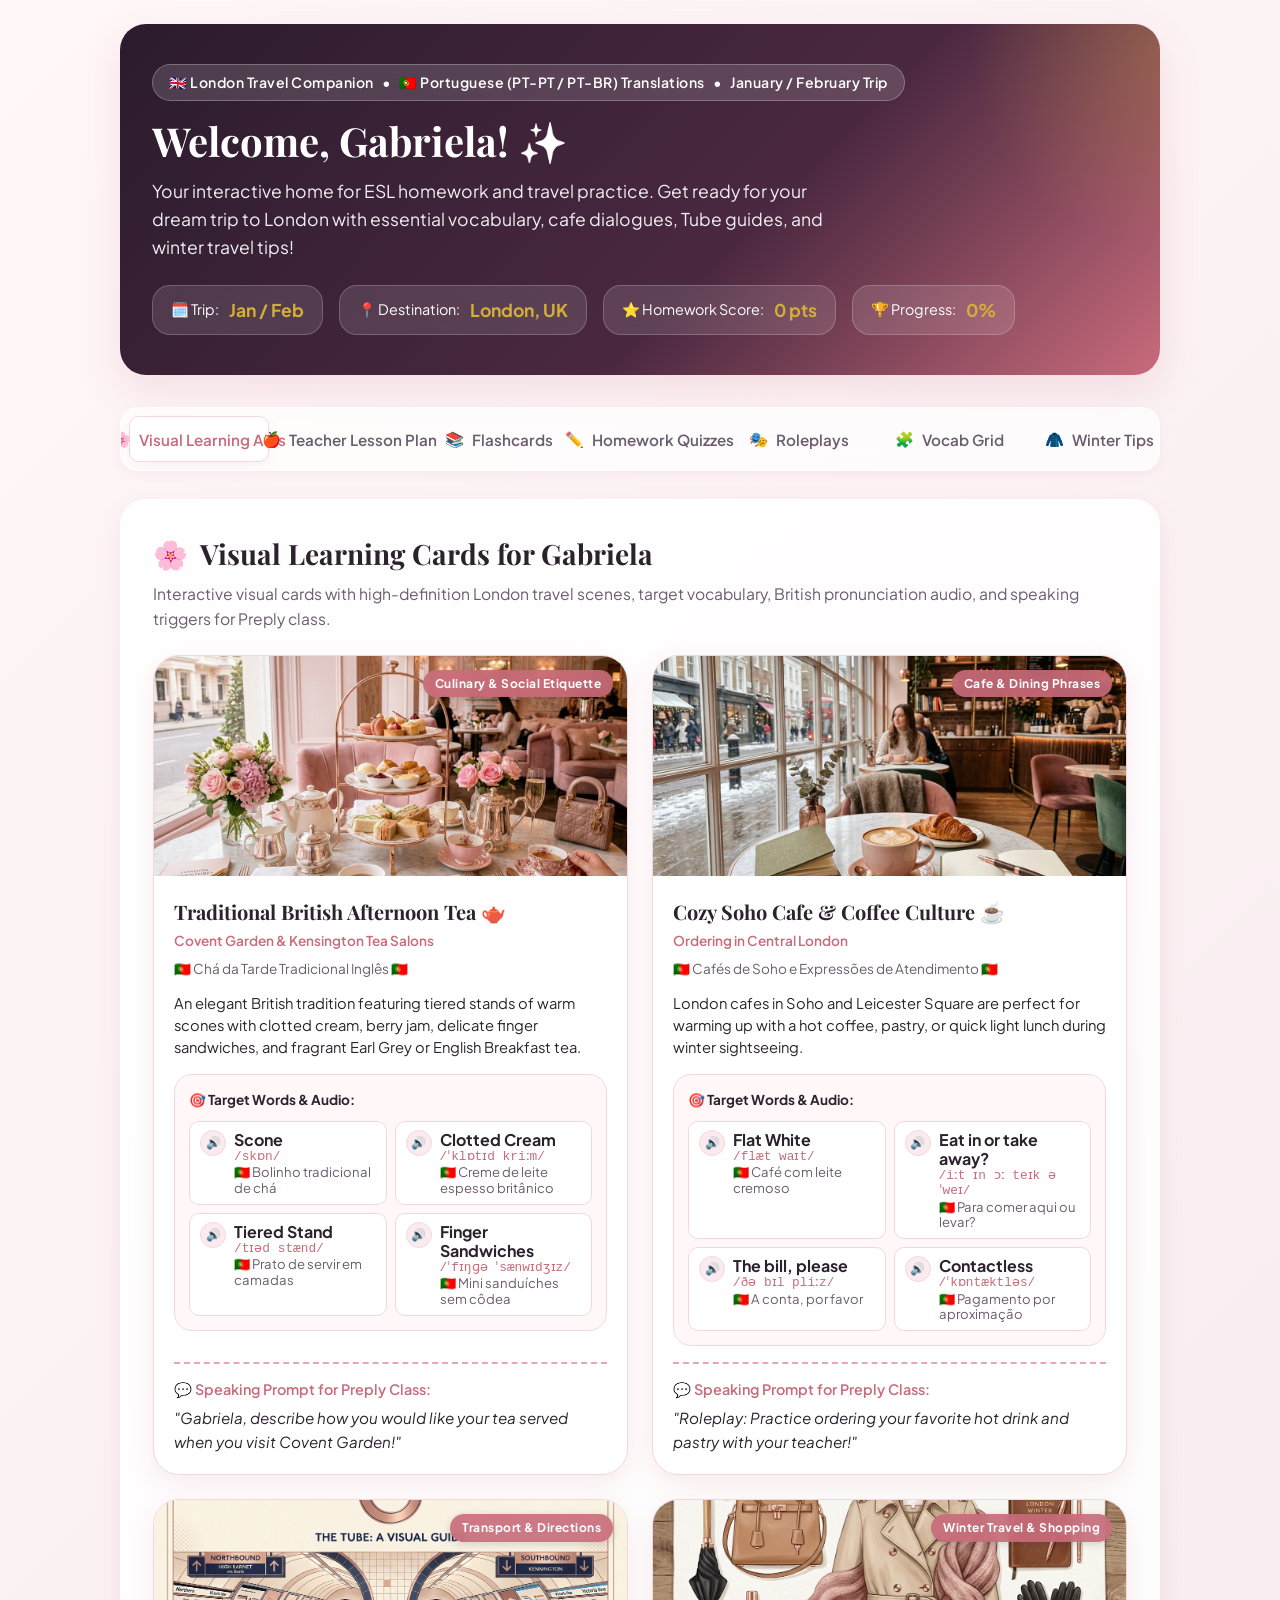
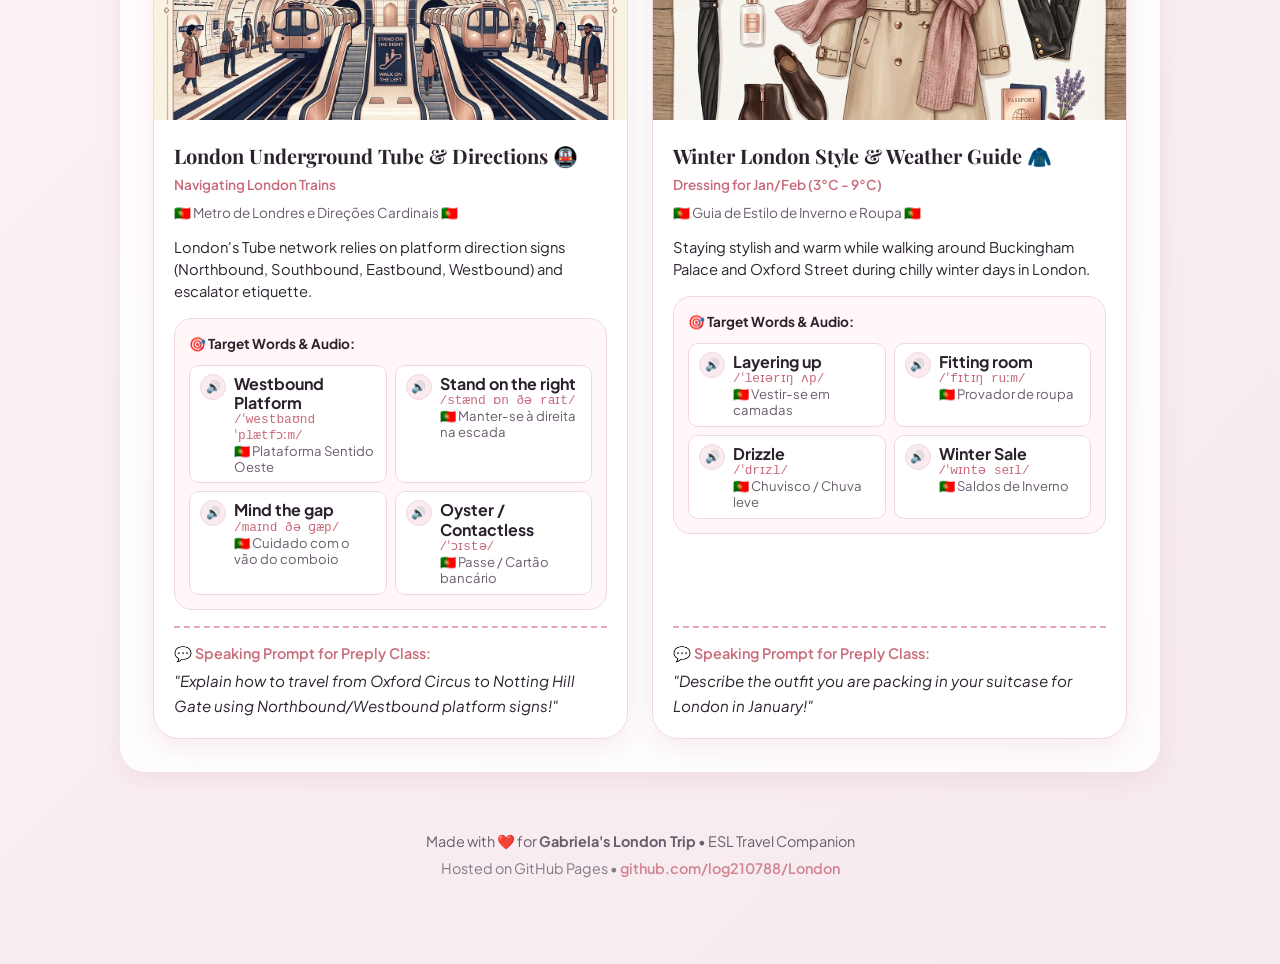
==== commit bfbd9854: "Add Preply Lesson Plan, Visual Aids, and Homework package for Gabriela" ====
--- a/index.html
+++ b/index.html
@@ -55,20 +55,26 @@
 
     <!-- Navigation Tabs -->
     <nav class="nav-tabs" id="main-nav-tabs" role="tablist">
-      <button class="tab-btn active" data-tab="flashcards" role="tab">
+      <button class="tab-btn active" data-tab="visuals" role="tab">
+        <span>🌸</span> Visual Learning Aids
+      </button>
+      <button class="tab-btn" data-tab="teacherplan" role="tab">
+        <span>🍎</span> Teacher Lesson Plan
+      </button>
+      <button class="tab-btn" data-tab="flashcards" role="tab">
         <span>📚</span> Flashcards
       </button>
       <button class="tab-btn" data-tab="quizzes" role="tab">
         <span>✏️</span> Homework Quizzes
       </button>
       <button class="tab-btn" data-tab="roleplays" role="tab">
-        <span>🎭</span> Roleplay Simulator
+        <span>🎭</span> Roleplays
       </button>
       <button class="tab-btn" data-tab="gridgame" role="tab">
         <span>🧩</span> Vocab Grid
       </button>
       <button class="tab-btn" data-tab="tips" role="tab">
-        <span>🧥</span> Winter London Tips
+        <span>🧥</span> Winter Tips
       </button>
       <button class="tab-btn" data-tab="progress" role="tab">
         <span>📊</span> My Progress
@@ -78,8 +84,40 @@
     <!-- Main Content Area -->
     <main>
 
+      <!-- TAB 0A: VISUAL LEARNING AIDS FOR GABRIELA -->
+      <section id="tab-visuals" class="tab-content active" role="tabpanel">
+        <div class="card-section">
+          <div class="section-header">
+            <div>
+              <h2 class="section-title"><span>🌸</span> Visual Learning Cards for Gabriela</h2>
+              <p class="section-desc">Interactive visual cards with high-definition London travel scenes, target vocabulary, British pronunciation audio, and speaking triggers for Preply class.</p>
+            </div>
+          </div>
+
+          <div class="visual-cards-grid" id="visual-cards-container">
+            <!-- Rendered dynamically by JS -->
+          </div>
+        </div>
+      </section>
+
+      <!-- TAB 0B: TEACHER LESSON PLAN -->
+      <section id="tab-teacherplan" class="tab-content" role="tabpanel">
+        <div class="card-section">
+          <div class="section-header">
+            <div>
+              <h2 class="section-title"><span>🍎</span> Preply 50-Minute Lesson Plan & Notes</h2>
+              <p class="section-desc">A structured teaching guide for Gabriela's 1-on-1 Preply tutor, including warm-up prompts, timing breakdown, roleplay instructions, error corrections, and homework assignments.</p>
+            </div>
+          </div>
+
+          <div class="teacher-plan-container" id="teacher-plan-container">
+            <!-- Rendered dynamically by JS -->
+          </div>
+        </div>
+      </section>
+
       <!-- TAB 1: FLASHCARDS -->
-      <section id="tab-flashcards" class="tab-content active" role="tabpanel">
+      <section id="tab-flashcards" class="tab-content" role="tabpanel">
         <div class="card-section">
           <div class="section-header">
             <div>
--- a/styles.css
+++ b/styles.css
@@ -1272,5 +1272,231 @@
   box-shadow: 0 4px 12px rgba(212, 175, 55, 0.3);
 }
 
-
-
+/* ==========================================================================
+   Visual Learning Cards & Teacher Lesson Plan Styles
+   ========================================================================== */
+
+.visual-cards-grid {
+  display: grid;
+  grid-template-columns: repeat(auto-fit, minmax(320px, 1fr));
+  gap: 24px;
+  margin-top: 20px;
+}
+
+.visual-card {
+  background: var(--surface);
+  border: 1px solid var(--border-color);
+  border-radius: var(--radius-lg);
+  overflow: hidden;
+  box-shadow: var(--shadow-md);
+  transition: var(--transition);
+  display: flex;
+  flex-direction: column;
+}
+
+.visual-card:hover {
+  transform: translateY(-6px);
+  box-shadow: var(--shadow-lg);
+  border-color: var(--border-hover);
+}
+
+.visual-card-image-wrap {
+  position: relative;
+  width: 100%;
+  height: 220px;
+  overflow: hidden;
+}
+
+.visual-card-img {
+  width: 100%;
+  height: 100%;
+  object-fit: cover;
+  transition: transform 0.5s ease;
+}
+
+.visual-card:hover .visual-card-img {
+  transform: scale(1.05);
+}
+
+.visual-card-badge {
+  position: absolute;
+  top: 14px;
+  right: 14px;
+  background: rgba(200, 107, 123, 0.9);
+  backdrop-filter: blur(8px);
+  color: #fff;
+  font-size: 0.75rem;
+  font-weight: 700;
+  padding: 4px 12px;
+  border-radius: var(--radius-full);
+  letter-spacing: 0.5px;
+  box-shadow: 0 2px 8px rgba(0,0,0,0.15);
+}
+
+.visual-card-body {
+  padding: 20px;
+  display: flex;
+  flex-direction: column;
+  flex: 1;
+}
+
+.visual-card-title {
+  font-family: 'Playfair Display', serif;
+  font-size: 1.25rem;
+  color: var(--text-dark);
+  margin-bottom: 2px;
+}
+
+.visual-card-subtitle {
+  font-size: 0.85rem;
+  font-weight: 600;
+  color: var(--primary);
+  margin-bottom: 6px;
+}
+
+.visual-card-pt {
+  font-size: 0.85rem;
+  color: var(--text-muted);
+  margin-bottom: 12px;
+}
+
+.visual-card-desc {
+  font-size: 0.92rem;
+  color: var(--text-dark);
+  line-height: 1.5;
+  margin-bottom: 16px;
+}
+
+.visual-vocab-section {
+  background: var(--bg-gradient-start);
+  border: 1px solid var(--border-color);
+  border-radius: var(--radius-md);
+  padding: 14px;
+  margin-bottom: 16px;
+}
+
+.visual-section-heading {
+  font-size: 0.85rem;
+  font-weight: 700;
+  color: var(--text-dark);
+  margin-bottom: 10px;
+}
+
+.visual-vocab-chips {
+  display: grid;
+  grid-template-columns: repeat(auto-fit, minmax(130px, 1fr));
+  gap: 8px;
+}
+
+.vocab-chip {
+  background: var(--surface);
+  border: 1px solid var(--border-color);
+  border-radius: var(--radius-sm);
+  padding: 8px 10px;
+  display: flex;
+  align-items: flex-start;
+  gap: 8px;
+  transition: var(--transition);
+}
+
+.vocab-chip:hover {
+  border-color: var(--primary);
+}
+
+.audio-btn-sm {
+  background: var(--primary-light);
+  border: 1px solid var(--border-color);
+  color: var(--primary);
+  border-radius: 50%;
+  width: 26px;
+  height: 26px;
+  font-size: 0.75rem;
+  cursor: pointer;
+  display: flex;
+  align-items: center;
+  justify-content: center;
+  flex-shrink: 0;
+  transition: var(--transition);
+}
+
+.audio-btn-sm:hover {
+  background: var(--primary);
+  color: #fff;
+  transform: scale(1.1);
+}
+
+.vocab-chip-info {
+  display: flex;
+  flex-direction: column;
+  line-height: 1.2;
+}
+
+.visual-speaking-prompt {
+  background: #fff;
+  border-top: 2px dashed var(--secondary);
+  padding-top: 12px;
+  margin-top: auto;
+}
+
+/* Teacher Lesson Plan Timeline */
+.teacher-plan-container {
+  max-width: 900px;
+  margin: 0 auto;
+}
+
+.meta-tag {
+  background: var(--surface);
+  border: 1px solid var(--border-color);
+  padding: 6px 14px;
+  border-radius: var(--radius-full);
+  font-size: 0.85rem;
+  color: var(--text-dark);
+}
+
+.timeline-stepper {
+  display: flex;
+  flex-direction: column;
+  gap: 16px;
+  position: relative;
+  padding-left: 20px;
+  border-left: 3px solid var(--secondary);
+}
+
+.timeline-step-card {
+  position: relative;
+  background: var(--surface);
+  border: 1px solid var(--border-color);
+  border-radius: var(--radius-md);
+  padding: 20px;
+  box-shadow: var(--shadow-sm);
+  transition: var(--transition);
+}
+
+.timeline-step-card:hover {
+  box-shadow: var(--shadow-md);
+  border-color: var(--primary);
+}
+
+.step-time-badge {
+  position: absolute;
+  top: -12px;
+  left: -23px;
+  background: var(--primary);
+  color: #fff;
+  font-size: 0.75rem;
+  font-weight: 700;
+  padding: 3px 10px;
+  border-radius: var(--radius-full);
+  box-shadow: 0 2px 6px rgba(200, 107, 123, 0.4);
+}
+
+.step-stage-title {
+  font-family: 'Playfair Display', serif;
+  font-size: 1.15rem;
+  color: var(--primary);
+  margin-bottom: 8px;
+  margin-top: 4px;
+}
+
+
+
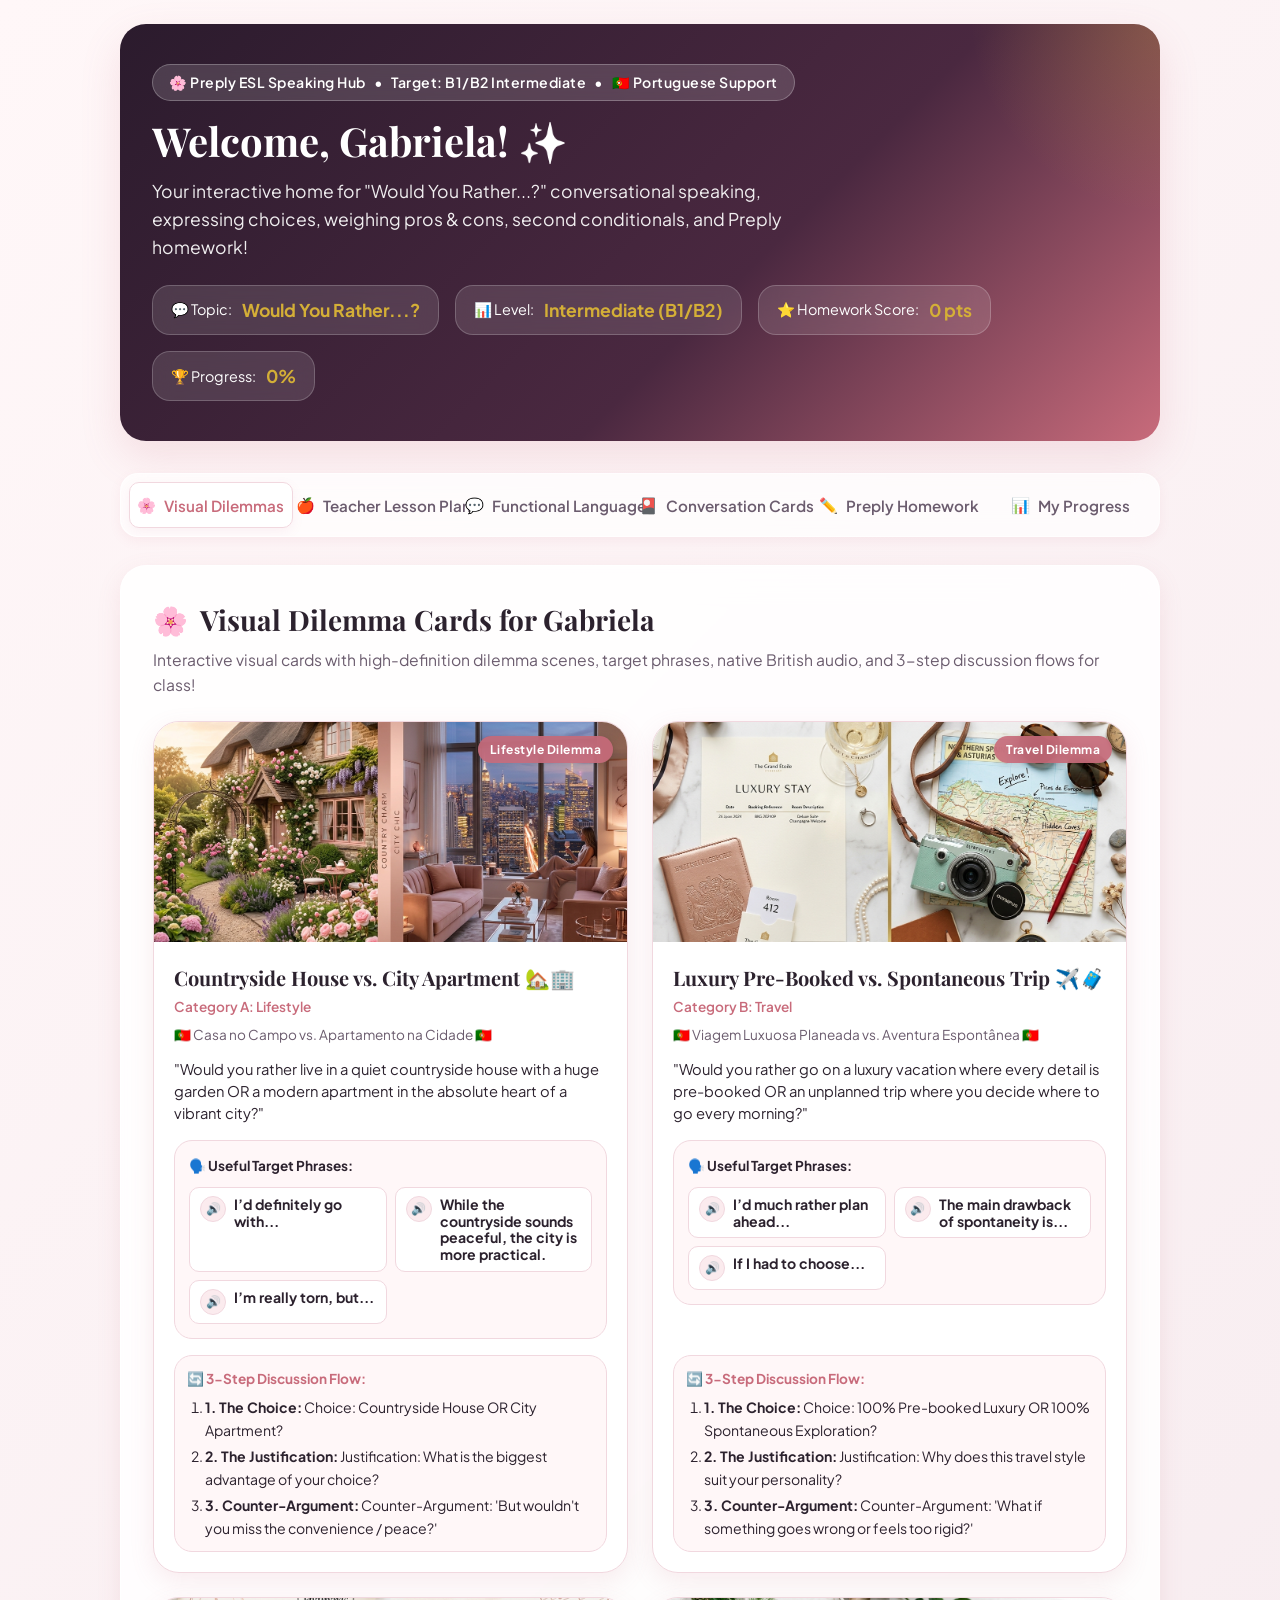
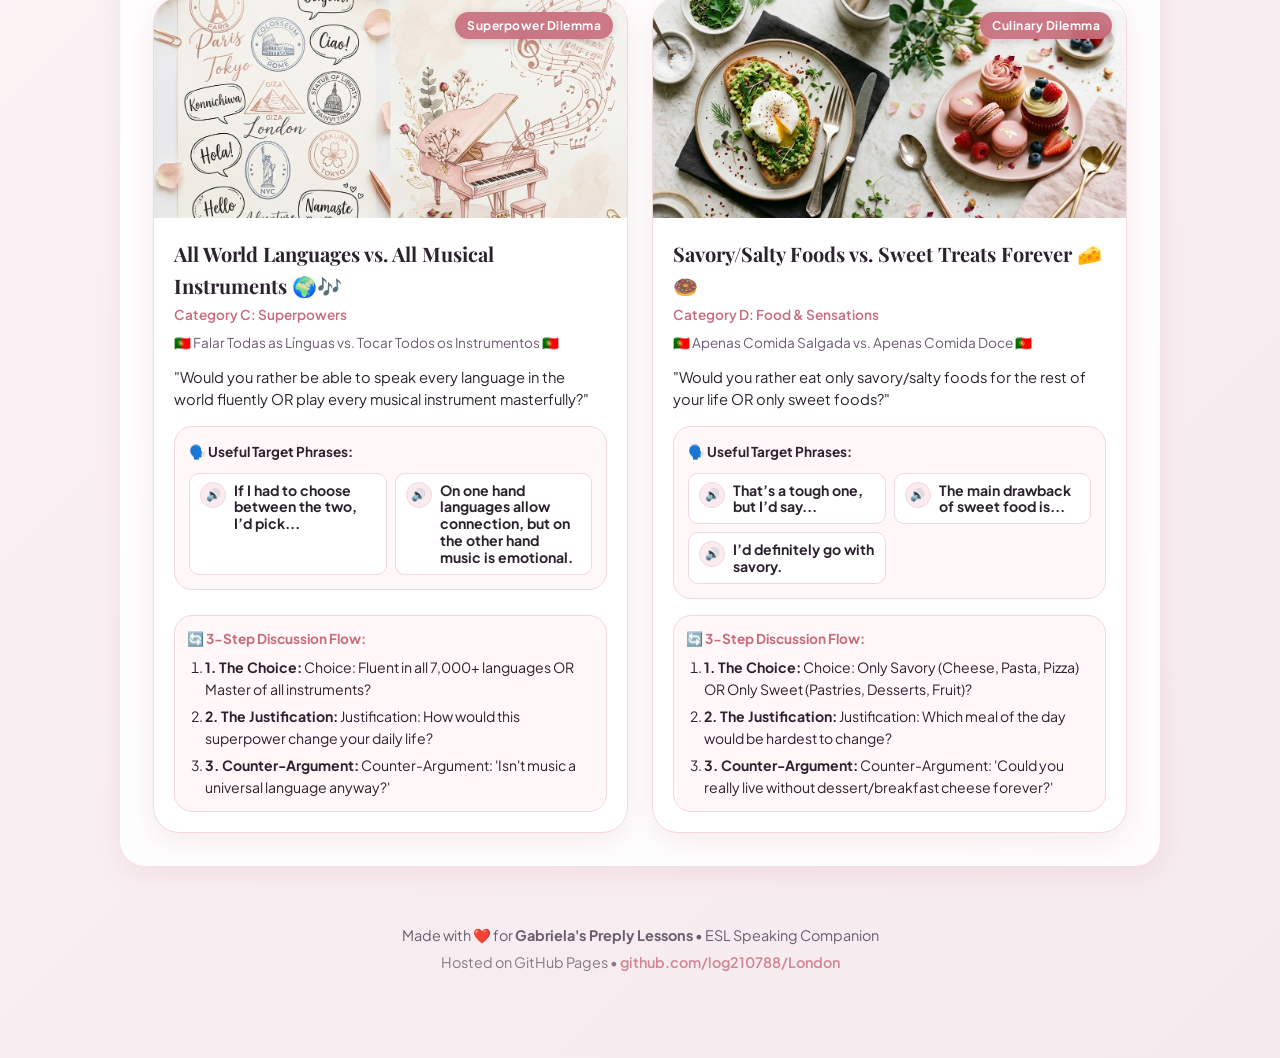
==== commit a57e11c0: "Rebase lesson package to Would You Rather curriculum with visual cards and teacher notes" ====
--- a/index.html
+++ b/index.html
@@ -3,8 +3,8 @@
 <head>
   <meta charset="UTF-8">
   <meta name="viewport" content="width=device-width, initial-scale=1.0">
-  <title>Gabriela's London ESL & Travel Homework Hub 🇬🇧</title>
-  <meta name="description" content="Personalized ESL homework and travel vocabulary practice for Gabriela's upcoming trip to London in January/February.">
+  <title>Gabriela's "Would You Rather...?" Preply Hub 🌸</title>
+  <meta name="description" content="Personalized Preply ESL speaking practice and homework hub for Gabriela: 'Would You Rather...?' hypothetical choices, second conditionals, and functional language.">
   
   <!-- Google Fonts -->
   <link rel="preconnect" href="https://fonts.googleapis.com">
@@ -21,26 +21,26 @@
     <!-- Hero Header Banner -->
     <header class="hero-header">
       <div class="hero-badge">
-        <span>🇬🇧 London Travel Companion</span>
+        <span>🌸 Preply ESL Speaking Hub</span>
         <span>•</span>
-        <span>🇵🇹 Portuguese (PT-PT / PT-BR) Translations</span>
+        <span>Target: B1/B2 Intermediate</span>
         <span>•</span>
-        <span>January / February Trip</span>
+        <span>🇵🇹 Portuguese Support</span>
       </div>
 
       <h1 class="hero-title">Welcome, Gabriela! ✨</h1>
       <p class="hero-subtitle">
-        Your interactive home for ESL homework and travel practice. Get ready for your dream trip to London with essential vocabulary, cafe dialogues, Tube guides, and winter travel tips!
+        Your interactive home for "Would You Rather...?" conversational speaking, expressing choices, weighing pros & cons, second conditionals, and Preply homework!
       </p>
       
       <div class="hero-stats-row">
         <div class="stat-pill">
-          <span>🗓️ Trip:</span>
-          <strong>Jan / Feb</strong>
-        </div>
-        <div class="stat-pill">
-          <span>📍 Destination:</span>
-          <strong>London, UK</strong>
+          <span>💬 Topic:</span>
+          <strong>Would You Rather...?</strong>
+        </div>
+        <div class="stat-pill">
+          <span>📊 Level:</span>
+          <strong>Intermediate (B1/B2)</strong>
         </div>
         <div class="stat-pill">
           <span>⭐ Homework Score:</span>
@@ -56,25 +56,19 @@
     <!-- Navigation Tabs -->
     <nav class="nav-tabs" id="main-nav-tabs" role="tablist">
       <button class="tab-btn active" data-tab="visuals" role="tab">
-        <span>🌸</span> Visual Learning Aids
+        <span>🌸</span> Visual Dilemmas
       </button>
       <button class="tab-btn" data-tab="teacherplan" role="tab">
         <span>🍎</span> Teacher Lesson Plan
       </button>
-      <button class="tab-btn" data-tab="flashcards" role="tab">
-        <span>📚</span> Flashcards
+      <button class="tab-btn" data-tab="phrases" role="tab">
+        <span>💬</span> Functional Language
+      </button>
+      <button class="tab-btn" data-tab="cards" role="tab">
+        <span>🎴</span> Conversation Cards
       </button>
       <button class="tab-btn" data-tab="quizzes" role="tab">
-        <span>✏️</span> Homework Quizzes
-      </button>
-      <button class="tab-btn" data-tab="roleplays" role="tab">
-        <span>🎭</span> Roleplays
-      </button>
-      <button class="tab-btn" data-tab="gridgame" role="tab">
-        <span>🧩</span> Vocab Grid
-      </button>
-      <button class="tab-btn" data-tab="tips" role="tab">
-        <span>🧥</span> Winter Tips
+        <span>✏️</span> Preply Homework
       </button>
       <button class="tab-btn" data-tab="progress" role="tab">
         <span>📊</span> My Progress
@@ -84,13 +78,13 @@
     <!-- Main Content Area -->
     <main>
 
-      <!-- TAB 0A: VISUAL LEARNING AIDS FOR GABRIELA -->
+      <!-- TAB 1: VISUAL DILEMMA CARDS FOR GABRIELA -->
       <section id="tab-visuals" class="tab-content active" role="tabpanel">
         <div class="card-section">
           <div class="section-header">
             <div>
-              <h2 class="section-title"><span>🌸</span> Visual Learning Cards for Gabriela</h2>
-              <p class="section-desc">Interactive visual cards with high-definition London travel scenes, target vocabulary, British pronunciation audio, and speaking triggers for Preply class.</p>
+              <h2 class="section-title"><span>🌸</span> Visual Dilemma Cards for Gabriela</h2>
+              <p class="section-desc">Interactive visual cards with high-definition dilemma scenes, target phrases, native British audio, and 3-step discussion flows for class!</p>
             </div>
           </div>
 
@@ -100,13 +94,13 @@
         </div>
       </section>
 
-      <!-- TAB 0B: TEACHER LESSON PLAN -->
+      <!-- TAB 2: TEACHER LESSON PLAN -->
       <section id="tab-teacherplan" class="tab-content" role="tabpanel">
         <div class="card-section">
           <div class="section-header">
             <div>
-              <h2 class="section-title"><span>🍎</span> Preply 50-Minute Lesson Plan & Notes</h2>
-              <p class="section-desc">A structured teaching guide for Gabriela's 1-on-1 Preply tutor, including warm-up prompts, timing breakdown, roleplay instructions, error corrections, and homework assignments.</p>
+              <h2 class="section-title"><span>🍎</span> Preply 50–60 Minute Lesson Plan & Notes</h2>
+              <p class="section-desc">Structured teaching guide for Gabriela's tutor: Warm-up questions, target functional structures, 3-step discussion flow, feedback guidance, and adult learner tips.</p>
             </div>
           </div>
 
@@ -116,179 +110,66 @@
         </div>
       </section>
 
-      <!-- TAB 1: FLASHCARDS -->
-      <section id="tab-flashcards" class="tab-content" role="tabpanel">
-        <div class="card-section">
-          <div class="section-header">
-            <div>
-              <h2 class="section-title"><span>📚</span> London Vocabulary Flashcards</h2>
-              <p class="section-desc">Tap any card to flip and discover the definition, example sentence, and British travel tip! Click the speaker icon to listen to British audio pronunciation.</p>
+      <!-- TAB 3: FUNCTIONAL LANGUAGE BANK -->
+      <section id="tab-phrases" class="tab-content" role="tabpanel">
+        <div class="card-section">
+          <div class="section-header">
+            <div>
+              <h2 class="section-title"><span>💬</span> Functional Language & Phrase Bank</h2>
+              <p class="section-desc">Master natural phrases for expressing choices, weighing pros & cons, and hesitating politely. Click the speaker icon to listen to British audio pronunciation!</p>
+            </div>
+          </div>
+
+          <div class="phrases-container" id="functional-phrases-container">
+            <!-- Rendered dynamically by JS -->
+          </div>
+        </div>
+      </section>
+
+      <!-- TAB 4: CONVERSATION CARDS -->
+      <section id="tab-cards" class="tab-content" role="tabpanel">
+        <div class="card-section">
+          <div class="section-header">
+            <div>
+              <h2 class="section-title"><span>🎴</span> "Would You Rather...?" Conversation Cards</h2>
+              <p class="section-desc">10 interactive dilemma cards across Lifestyle, Travel, Superpowers, and Food. Click your preferred option to practice justifying your choice!</p>
             </div>
           </div>
 
           <!-- Category Filter -->
-          <div class="category-filter" id="flashcard-category-filter">
+          <div class="category-filter" id="card-category-filter">
             <!-- Rendered by JS -->
           </div>
 
-          <!-- Flashcards Grid -->
-          <div class="flashcards-grid" id="flashcards-container">
-            <!-- Flashcards rendered by JS -->
-          </div>
-        </div>
-      </section>
-
-      <!-- TAB 2: HOMEWORK QUIZZES -->
+          <div class="cards-grid" id="conversation-cards-container">
+            <!-- Rendered dynamically by JS -->
+          </div>
+        </div>
+      </section>
+
+      <!-- TAB 5: PREPLY HOMEWORK QUIZZES -->
       <section id="tab-quizzes" class="tab-content" role="tabpanel">
         <div class="card-section">
           <div class="section-header">
             <div>
-              <h2 class="section-title"><span>✏️</span> Interactive Homework Quizzes</h2>
-              <p class="section-desc">Complete these exercises to practice travel English for your trip. Your progress is saved automatically!</p>
-            </div>
-          </div>
-
-          <!-- Quiz Filter -->
-          <div class="category-filter" id="quiz-category-filter">
-            <!-- Rendered by JS -->
-          </div>
-
-          <!-- Quiz Questions Container -->
+              <h2 class="section-title"><span>✏️</span> Preply Homework & Second Conditional Exercises</h2>
+              <p class="section-desc">Complete these exercises to practice second conditionals ("If I had to choose... I would pick...") and functional phrases. Your score saves automatically!</p>
+            </div>
+          </div>
+
           <div class="quiz-container" id="quiz-questions-container">
             <!-- Quiz cards rendered by JS -->
           </div>
         </div>
       </section>
 
-      <!-- TAB 3: ROLEPLAY SIMULATOR -->
-      <section id="tab-roleplays" class="tab-content" role="tabpanel">
-        <div class="card-section">
-          <div class="section-header">
-            <div>
-              <h2 class="section-title"><span>🎭</span> Real-Life Dialogue Simulator</h2>
-              <p class="section-desc">Practice real conversation scenarios you will experience in London (e.g. at cafes and hotels).</p>
-            </div>
-          </div>
-
-          <!-- Roleplay Selector -->
-          <div class="category-filter" id="roleplay-selector">
-            <!-- Rendered by JS -->
-          </div>
-
-          <!-- Active Roleplay Container -->
-          <div id="active-roleplay-container">
-            <!-- Dialogue step rendered by JS -->
-          </div>
-        </div>
-      </section>
-
-      <!-- TAB 4: WINTER LONDON TIPS -->
-      <section id="tab-tips" class="tab-content" role="tabpanel">
-        <div class="card-section">
-          <div class="section-header">
-            <div>
-              <h2 class="section-title"><span>🧥</span> London Winter Travel Guide</h2>
-              <p class="section-desc">Helpful weather advice, dressing tips, and cultural etiquette for your trip in January/February.</p>
-            </div>
-          </div>
-
-          <div class="tips-grid" id="winter-tips-container">
-            <!-- Rendered by JS -->
-          </div>
-        </div>
-      </section>
-
-      <!-- TAB 4: VOCAB GRID GAME -->
-      <section id="tab-gridgame" class="tab-content" role="tabpanel">
-        <div class="card-section">
-          <div class="section-header">
-            <div>
-              <h2 class="section-title"><span>🧩</span> 5-Stage Vocab Grid Challenge</h2>
-              <p class="section-desc">Complete all 5 stages! Listen to the 5 target London words in each stage, find their coordinates on the 5x5 grid, and clear all 5 rounds!</p>
-            </div>
-            <div style="display: flex; flex-direction: column; align-items: flex-end; gap: 6px;">
-              <div class="stat-pill" style="background: rgba(200, 107, 123, 0.1); border: 1px solid var(--border-color);">
-                <span>🏆 Total Grid Points: </span>
-                <strong id="grid-total-points-val" style="color: var(--primary);">0 pts</strong>
-              </div>
-            </div>
-          </div>
-
-          <!-- 5-Stage Progress Tracker Bar -->
-          <div class="stage-tracker-bar">
-            <div class="stage-tracker-info">
-              <span class="stage-title-label" id="stage-title-label">Stage 1 of 5</span>
-              <span class="stage-score-label" id="stage-score-label">Stage Score: 0 / 5</span>
-            </div>
-            <div class="stage-dots-container" id="stage-dots-container">
-              <!-- Rendered by JS: 5 stage dots -->
-            </div>
-          </div>
-
-          <!-- Audio Targets Bar -->
-          <div class="audio-targets-bar">
-            <div class="audio-targets-header">
-              <div class="audio-title">
-                <span class="pulse-icon">🔊</span> 
-                <strong>Listen to Target Words (5 Items for Stage <span id="current-stage-num">1</span>)</strong>
-              </div>
-              <div class="audio-actions">
-                <button class="btn-primary-sm" id="btn-play-all-targets">
-                  <span>▶️</span> Play All 5 Words
-                </button>
-              </div>
-            </div>
-            
-            <div class="target-chips-container" id="target-chips-container">
-              <!-- Rendered by JS: 5 target chips with play buttons -->
-            </div>
-          </div>
-
-          <!-- Game Controls & Status -->
-          <div class="grid-controls-row">
-            <div class="selection-status">
-              <span class="status-badge" id="grid-selection-count">Selected: 0 / 5 cells</span>
-            </div>
-            <div class="grid-actions">
-              <button class="btn-primary" id="btn-check-grid" disabled>
-                <span>✅</span> Check Stage Answers
-              </button>
-              <button class="btn-primary" id="btn-next-stage" style="display: none; background: #2e7d32;">
-                <span>➡️</span> Next Stage
-              </button>
-              <button class="btn-secondary" id="btn-restart-5stages">
-                <span>🔄</span> Restart 5-Stage Game
-              </button>
-            </div>
-          </div>
-
-          <!-- Result Feedback Banner (Per Stage) -->
-          <div class="grid-result-card" id="grid-result-card" style="display: none;">
-            <!-- JS dynamically injects result message -->
-          </div>
-
-          <!-- Final 5-Stage Completion Celebration Card -->
-          <div class="final-results-card" id="grid-final-results-card" style="display: none;">
-            <!-- JS dynamically injects overall 5-stage celebration -->
-          </div>
-
-          <!-- 5x5 Grid Board Wrapper -->
-          <div class="grid-game-wrapper">
-            <div class="grid-5x5-board" id="grid-5x5-board">
-              <!-- Rendered by JS: Column headers (1-5), Row headers (A-E), and 25 grid cells -->
-            </div>
-          </div>
-
-        </div>
-      </section>
-
-      <!-- TAB 5: MY PROGRESS & TEACHER EXPORT -->
+      <!-- TAB 6: MY PROGRESS & PREPLY EXPORTER -->
       <section id="tab-progress" class="tab-content" role="tabpanel">
         <div class="card-section">
           <div class="section-header">
             <div>
-              <h2 class="section-title"><span>📊</span> Gabriela's Homework Progress</h2>
-              <p class="section-desc">Review your completed homework score, download your homework file, and upload it to Preply for your teacher!</p>
+              <h2 class="section-title"><span>📊</span> Gabriela's Homework Progress & Preply Exporter</h2>
+              <p class="section-desc">Review your score, download your homework report, and upload it directly to your tutor on Preply!</p>
             </div>
           </div>
 
@@ -302,7 +183,7 @@
               <div class="progress-bar-fill" id="progress-bar-fill"></div>
             </div>
 
-            <h3 class="serif-font" style="margin-bottom: 12px; color: var(--primary);">📋 Homework Summary Report</h3>
+            <h3 class="serif-font" style="margin-bottom: 12px; color: var(--primary);">📋 Preply Homework Summary Report</h3>
             <p style="font-size: 0.9rem; color: var(--text-muted); margin-bottom: 12px;">
               You can copy your report or download it as a document file to send to your teacher on Preply!
             </p>
@@ -328,11 +209,11 @@
               <div class="preply-guide-header">
                 <span class="preply-logo-badge">Preply 🎓</span>
                 <h3 class="serif-font" style="font-size: 1.25rem; color: var(--text-dark); margin: 0;">
-                  How to Upload Your Homework on Preply
+                  How to Send Your Homework to Your Teacher on Preply
                 </h3>
               </div>
               <p style="font-size: 0.92rem; color: var(--text-muted); margin-bottom: 16px;">
-                Follow these simple steps to send your completed London homework to your teacher on Preply:
+                Follow these simple steps:
               </p>
 
               <div class="preply-steps-grid">
@@ -354,7 +235,7 @@
                   <div class="step-num">Step 3</div>
                   <div class="step-icon">📎</div>
                   <div class="step-title">Attach Document</div>
-                  <div class="step-desc">Click the paperclip or plus icon <strong>(📎)</strong> next to the message box and select your downloaded file (<code>Gabriela_London_ESL_Homework.txt</code>).</div>
+                  <div class="step-desc">Click the paperclip or plus icon <strong>(📎)</strong> next to the message box and select your downloaded file (<code>Gabriela_WouldYouRather_Homework.txt</code>).</div>
                 </div>
 
                 <div class="preply-step-item">
@@ -370,12 +251,11 @@
         </div>
       </section>
 
-
     </main>
 
     <!-- Footer -->
     <footer class="footer">
-      <p>Made with ❤️ for <strong>Gabriela's London Trip</strong> • ESL Travel Companion</p>
+      <p>Made with ❤️ for <strong>Gabriela's Preply Lessons</strong> • ESL Speaking Companion</p>
       <p style="margin-top: 4px; opacity: 0.8;">Hosted on GitHub Pages • <a href="https://github.com/log210788/London" target="_blank">github.com/log210788/London</a></p>
     </footer>
 
--- a/styles.css
+++ b/styles.css
@@ -1498,5 +1498,26 @@
   margin-top: 4px;
 }
 
-
-
+/* Cards Grid & Options */
+.cards-grid {
+  display: grid;
+  grid-template-columns: repeat(auto-fit, minmax(300px, 1fr));
+  gap: 20px;
+  margin-top: 20px;
+}
+
+.option-pick-btn:hover {
+  border-color: var(--primary) !important;
+  background: var(--primary-light) !important;
+}
+
+.visual-flow-box {
+  background: var(--bg-gradient-start);
+  border: 1px solid var(--border-color);
+  border-radius: var(--radius-md);
+  padding: 12px;
+  margin-top: auto;
+}
+
+
+
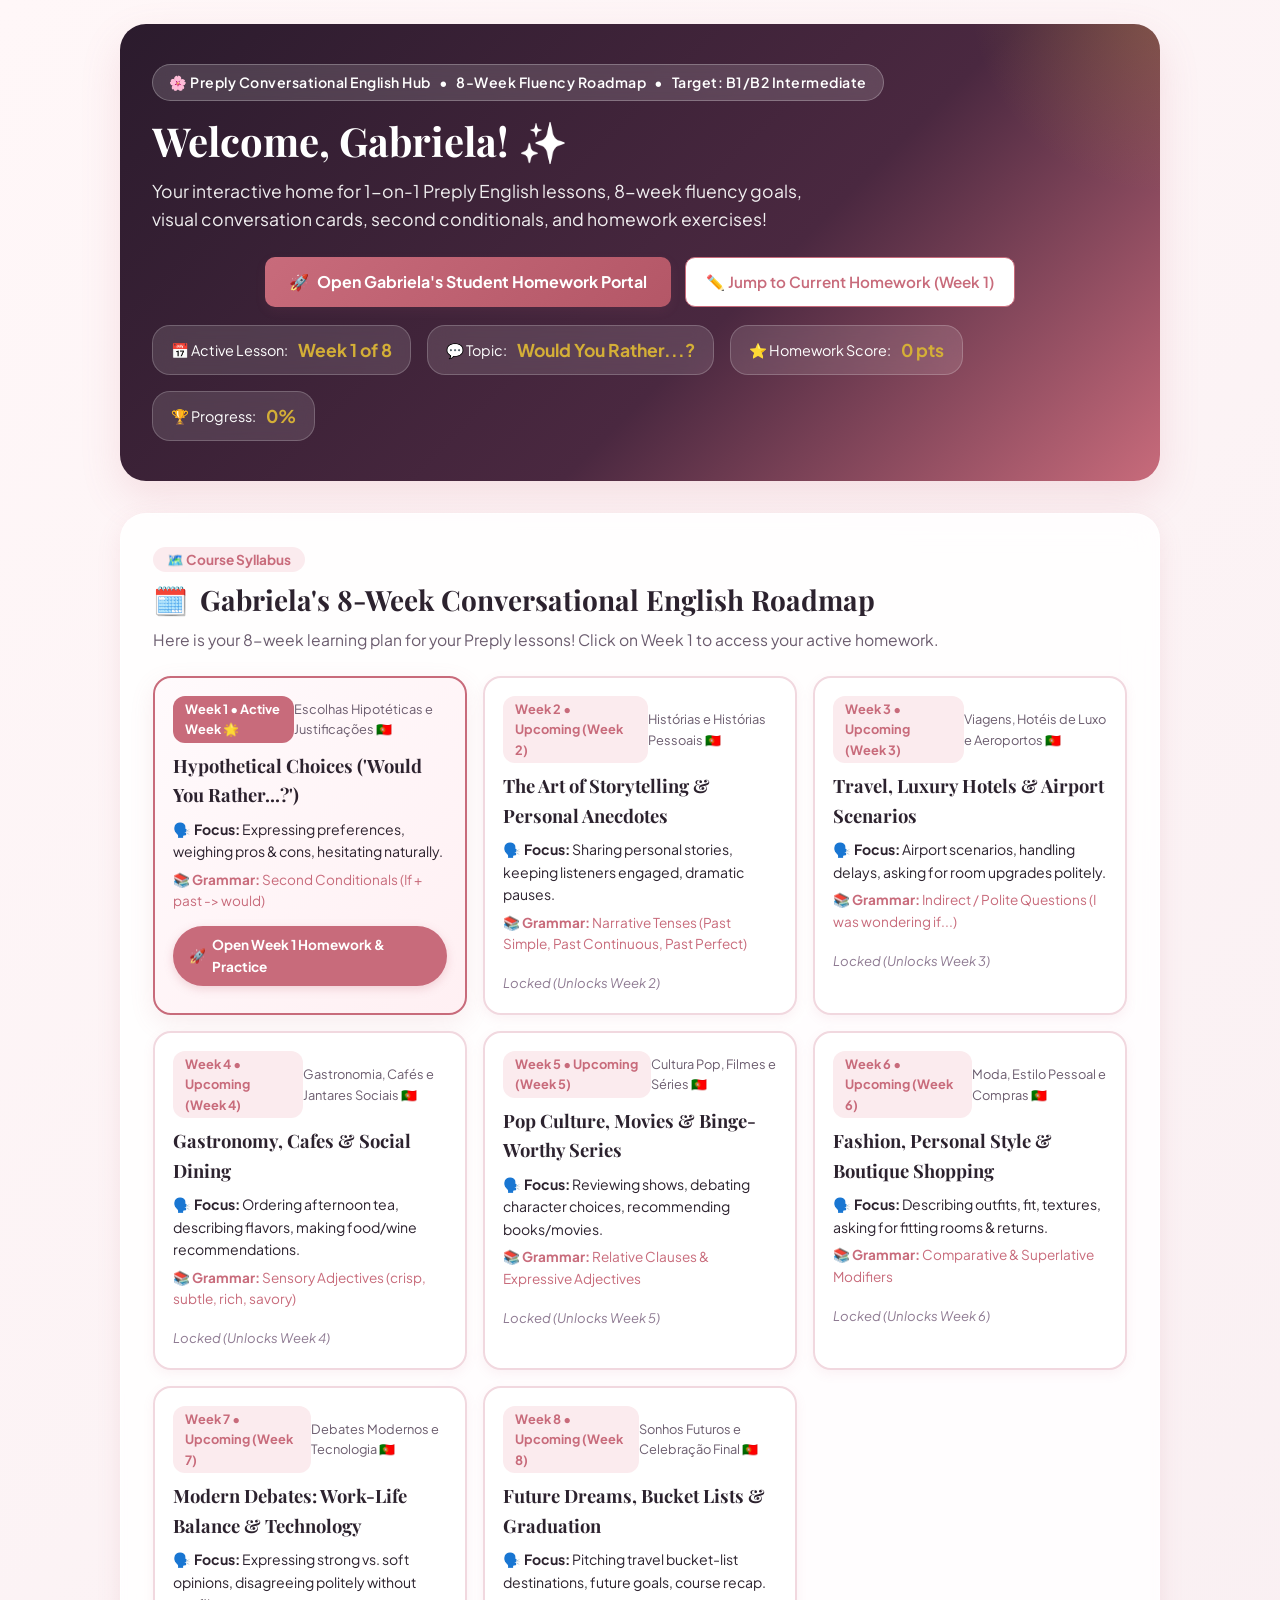
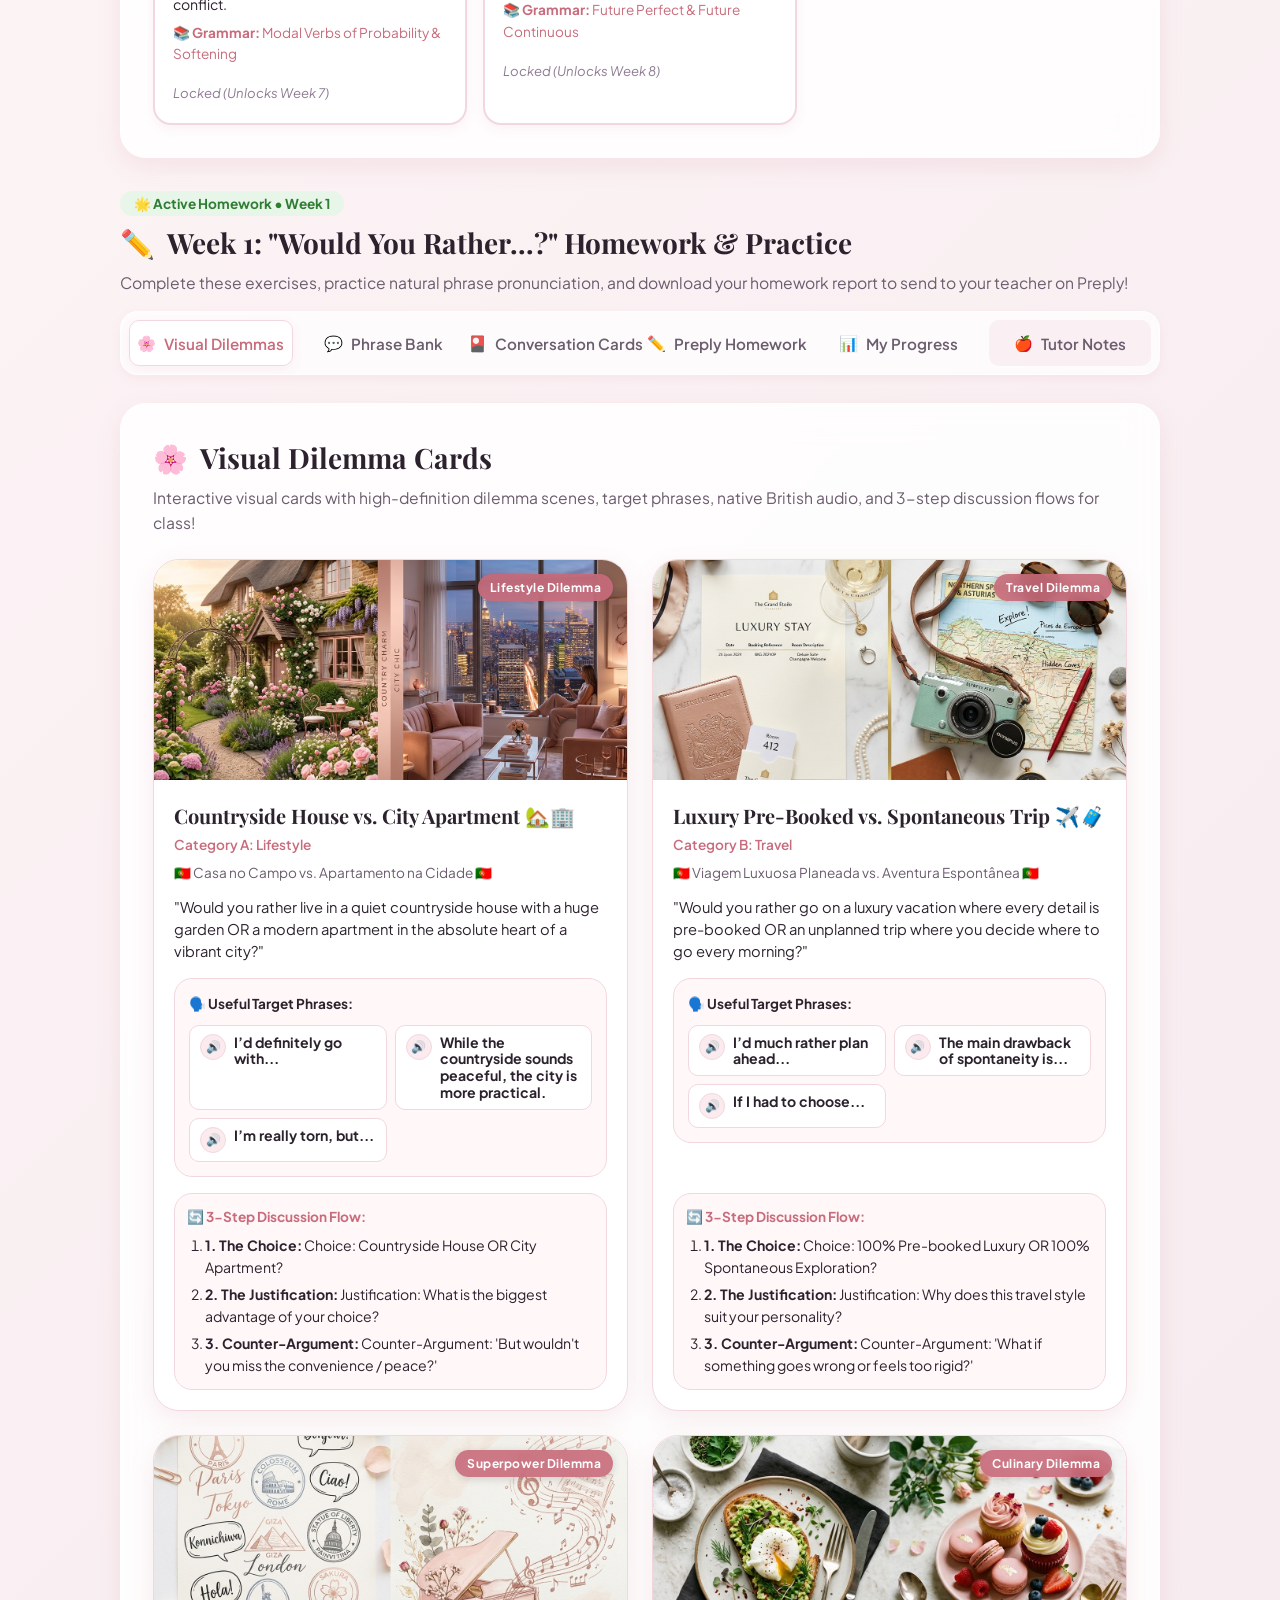
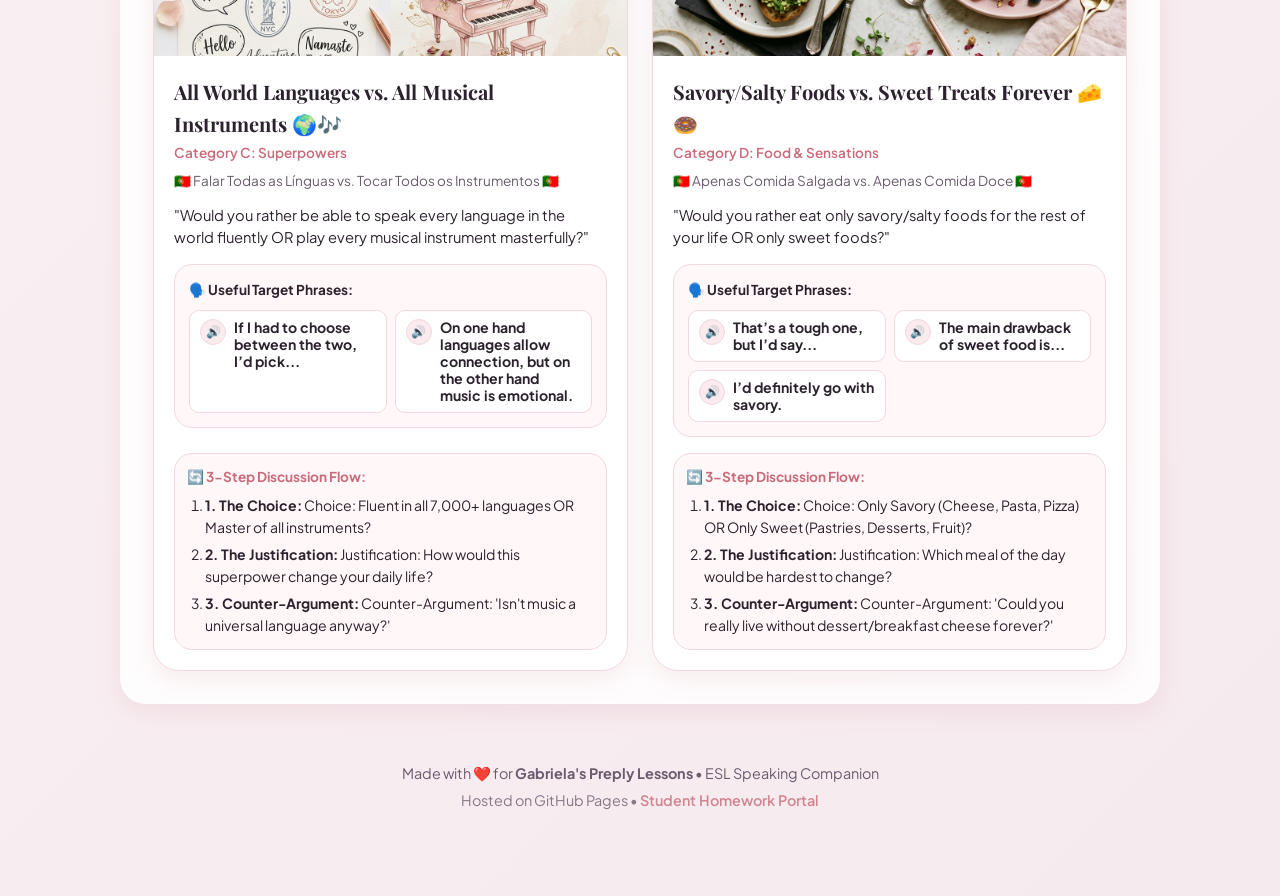
==== commit 499c9391: "Update index.html to be central Preply landing page with 8-week syllabus roadmap and current homewor" ====
--- a/index.html
+++ b/index.html
@@ -3,8 +3,8 @@
 <head>
   <meta charset="UTF-8">
   <meta name="viewport" content="width=device-width, initial-scale=1.0">
-  <title>Gabriela's "Would You Rather...?" Preply Hub 🌸</title>
-  <meta name="description" content="Personalized Preply ESL speaking practice and homework hub for Gabriela: 'Would You Rather...?' hypothetical choices, second conditionals, and functional language.">
+  <title>Gabriela's Preply English Learning Hub 🌸</title>
+  <meta name="description" content="Central Preply ESL landing page and 8-week curriculum roadmap for Gabriela: Conversational English, Would You Rather, travel practice, and homework exporter.">
   
   <!-- Google Fonts -->
   <link rel="preconnect" href="https://fonts.googleapis.com">
@@ -21,26 +21,36 @@
     <!-- Hero Header Banner -->
     <header class="hero-header">
       <div class="hero-badge">
-        <span>🌸 Preply ESL Speaking Hub</span>
+        <span>🌸 Preply Conversational English Hub</span>
+        <span>•</span>
+        <span>8-Week Fluency Roadmap</span>
         <span>•</span>
         <span>Target: B1/B2 Intermediate</span>
-        <span>•</span>
-        <span>🇵🇹 Portuguese Support</span>
       </div>
 
       <h1 class="hero-title">Welcome, Gabriela! ✨</h1>
       <p class="hero-subtitle">
-        Your interactive home for "Would You Rather...?" conversational speaking, expressing choices, weighing pros & cons, second conditionals, and Preply homework!
+        Your interactive home for 1-on-1 Preply English lessons, 8-week fluency goals, visual conversation cards, second conditionals, and homework exercises!
       </p>
+
+      <!-- Quick Action Buttons -->
+      <div style="display: flex; gap: 14px; justify-content: center; flex-wrap: wrap; margin: 18px 0;">
+        <a href="student_homework.html" class="btn-primary" style="text-decoration: none; font-weight: 700; font-size: 1rem; padding: 12px 24px;">
+          <span>🚀</span> Open Gabriela's Student Homework Portal
+        </a>
+        <a href="#active-homework-section" class="btn-secondary" style="text-decoration: none; font-weight: 600; font-size: 0.95rem; padding: 12px 20px;">
+          <span>✏️</span> Jump to Current Homework (Week 1)
+        </a>
+      </div>
       
       <div class="hero-stats-row">
         <div class="stat-pill">
+          <span>📅 Active Lesson:</span>
+          <strong>Week 1 of 8</strong>
+        </div>
+        <div class="stat-pill">
           <span>💬 Topic:</span>
           <strong>Would You Rather...?</strong>
-        </div>
-        <div class="stat-pill">
-          <span>📊 Level:</span>
-          <strong>Intermediate (B1/B2)</strong>
         </div>
         <div class="stat-pill">
           <span>⭐ Homework Score:</span>
@@ -53,210 +63,241 @@
       </div>
     </header>
 
-    <!-- Navigation Tabs -->
-    <nav class="nav-tabs" id="main-nav-tabs" role="tablist">
-      <button class="tab-btn active" data-tab="visuals" role="tab">
-        <span>🌸</span> Visual Dilemmas
-      </button>
-      <button class="tab-btn" data-tab="teacherplan" role="tab">
-        <span>🍎</span> Teacher Lesson Plan
-      </button>
-      <button class="tab-btn" data-tab="phrases" role="tab">
-        <span>💬</span> Functional Language
-      </button>
-      <button class="tab-btn" data-tab="cards" role="tab">
-        <span>🎴</span> Conversation Cards
-      </button>
-      <button class="tab-btn" data-tab="quizzes" role="tab">
-        <span>✏️</span> Preply Homework
-      </button>
-      <button class="tab-btn" data-tab="progress" role="tab">
-        <span>📊</span> My Progress
-      </button>
-    </nav>
-
-    <!-- Main Content Area -->
-    <main>
-
-      <!-- TAB 1: VISUAL DILEMMA CARDS FOR GABRIELA -->
-      <section id="tab-visuals" class="tab-content active" role="tabpanel">
-        <div class="card-section">
-          <div class="section-header">
-            <div>
-              <h2 class="section-title"><span>🌸</span> Visual Dilemma Cards for Gabriela</h2>
-              <p class="section-desc">Interactive visual cards with high-definition dilemma scenes, target phrases, native British audio, and 3-step discussion flows for class!</p>
-            </div>
-          </div>
-
-          <div class="visual-cards-grid" id="visual-cards-container">
-            <!-- Rendered dynamically by JS -->
-          </div>
-        </div>
-      </section>
-
-      <!-- TAB 2: TEACHER LESSON PLAN -->
-      <section id="tab-teacherplan" class="tab-content" role="tabpanel">
-        <div class="card-section">
-          <div class="section-header">
-            <div>
-              <h2 class="section-title"><span>🍎</span> Preply 50–60 Minute Lesson Plan & Notes</h2>
-              <p class="section-desc">Structured teaching guide for Gabriela's tutor: Warm-up questions, target functional structures, 3-step discussion flow, feedback guidance, and adult learner tips.</p>
-            </div>
-          </div>
-
-          <div class="teacher-plan-container" id="teacher-plan-container">
-            <!-- Rendered dynamically by JS -->
-          </div>
-        </div>
-      </section>
-
-      <!-- TAB 3: FUNCTIONAL LANGUAGE BANK -->
-      <section id="tab-phrases" class="tab-content" role="tabpanel">
-        <div class="card-section">
-          <div class="section-header">
-            <div>
-              <h2 class="section-title"><span>💬</span> Functional Language & Phrase Bank</h2>
-              <p class="section-desc">Master natural phrases for expressing choices, weighing pros & cons, and hesitating politely. Click the speaker icon to listen to British audio pronunciation!</p>
-            </div>
-          </div>
-
-          <div class="phrases-container" id="functional-phrases-container">
-            <!-- Rendered dynamically by JS -->
-          </div>
-        </div>
-      </section>
-
-      <!-- TAB 4: CONVERSATION CARDS -->
-      <section id="tab-cards" class="tab-content" role="tabpanel">
-        <div class="card-section">
-          <div class="section-header">
-            <div>
-              <h2 class="section-title"><span>🎴</span> "Would You Rather...?" Conversation Cards</h2>
-              <p class="section-desc">10 interactive dilemma cards across Lifestyle, Travel, Superpowers, and Food. Click your preferred option to practice justifying your choice!</p>
-            </div>
-          </div>
-
-          <!-- Category Filter -->
-          <div class="category-filter" id="card-category-filter">
-            <!-- Rendered by JS -->
-          </div>
-
-          <div class="cards-grid" id="conversation-cards-container">
-            <!-- Rendered dynamically by JS -->
-          </div>
-        </div>
-      </section>
-
-      <!-- TAB 5: PREPLY HOMEWORK QUIZZES -->
-      <section id="tab-quizzes" class="tab-content" role="tabpanel">
-        <div class="card-section">
-          <div class="section-header">
-            <div>
-              <h2 class="section-title"><span>✏️</span> Preply Homework & Second Conditional Exercises</h2>
-              <p class="section-desc">Complete these exercises to practice second conditionals ("If I had to choose... I would pick...") and functional phrases. Your score saves automatically!</p>
-            </div>
-          </div>
-
-          <div class="quiz-container" id="quiz-questions-container">
-            <!-- Quiz cards rendered by JS -->
-          </div>
-        </div>
-      </section>
-
-      <!-- TAB 6: MY PROGRESS & PREPLY EXPORTER -->
-      <section id="tab-progress" class="tab-content" role="tabpanel">
-        <div class="card-section">
-          <div class="section-header">
-            <div>
-              <h2 class="section-title"><span>📊</span> Gabriela's Homework Progress & Preply Exporter</h2>
-              <p class="section-desc">Review your score, download your homework report, and upload it directly to your tutor on Preply!</p>
-            </div>
-          </div>
-
-          <div class="progress-card">
-            <div style="display: flex; justify-content: space-between; align-items: center; font-weight: 600;">
-              <span>Overall Homework Completion</span>
-              <span id="progress-percent-label">0%</span>
-            </div>
-            
-            <div class="progress-bar-container">
-              <div class="progress-bar-fill" id="progress-bar-fill"></div>
-            </div>
-
-            <h3 class="serif-font" style="margin-bottom: 12px; color: var(--primary);">📋 Preply Homework Summary Report</h3>
-            <p style="font-size: 0.9rem; color: var(--text-muted); margin-bottom: 12px;">
-              You can copy your report or download it as a document file to send to your teacher on Preply!
-            </p>
-
-            <div class="homework-summary-box" id="summary-report-text">
-              Generating your report...
-            </div>
-
-            <div style="display: flex; gap: 12px; flex-wrap: wrap; margin-bottom: 28px;">
-              <button class="btn-primary" id="btn-download-report">
-                <span>📥</span> Download Homework (.txt)
-              </button>
-              <button class="btn-secondary" id="btn-copy-report">
-                <span>📋</span> Copy Text Report
-              </button>
-              <button class="btn-secondary" id="btn-reset-progress" style="margin-left: auto;">
-                <span>🔄</span> Reset Progress
-              </button>
-            </div>
-
-            <!-- Preply Upload Guide Callout -->
-            <div class="preply-guide-card">
-              <div class="preply-guide-header">
-                <span class="preply-logo-badge">Preply 🎓</span>
-                <h3 class="serif-font" style="font-size: 1.25rem; color: var(--text-dark); margin: 0;">
-                  How to Send Your Homework to Your Teacher on Preply
-                </h3>
-              </div>
-              <p style="font-size: 0.92rem; color: var(--text-muted); margin-bottom: 16px;">
-                Follow these simple steps:
+    <!-- SECTION 1: 8-WEEK CURRICULUM ROADMAP -->
+    <section class="card-section" style="margin-bottom: 32px;">
+      <div class="section-header">
+        <div>
+          <span style="background: var(--primary-light); color: var(--primary); padding: 4px 14px; border-radius: 20px; font-weight: 700; font-size: 0.85rem;">
+            🗺️ Course Syllabus
+          </span>
+          <h2 class="section-title" style="margin-top: 6px;"><span>🗓️</span> Gabriela's 8-Week Conversational English Roadmap</h2>
+          <p class="section-desc">Here is your 8-week learning plan for your Preply lessons! Click on Week 1 to access your active homework.</p>
+        </div>
+      </div>
+
+      <!-- 8-Week Grid -->
+      <div style="display: grid; grid-template-columns: repeat(auto-fit, minmax(280px, 1fr)); gap: 16px;" id="syllabus-roadmap-container">
+        <!-- Rendered dynamically by JS -->
+      </div>
+    </section>
+
+    <!-- SECTION 2: ACTIVE HOMEWORK WORKSPACE (WEEK 1) -->
+    <div id="active-homework-section">
+      <div class="section-header" style="margin-bottom: 16px;">
+        <div>
+          <span style="background: #e8f5e9; color: var(--success); padding: 4px 14px; border-radius: 20px; font-weight: 700; font-size: 0.85rem;">
+            🌟 Active Homework • Week 1
+          </span>
+          <h2 class="section-title" style="margin-top: 6px;"><span>✏️</span> Week 1: "Would You Rather...?" Homework & Practice</h2>
+          <p class="section-desc">Complete these exercises, practice natural phrase pronunciation, and download your homework report to send to your teacher on Preply!</p>
+        </div>
+      </div>
+
+      <!-- Navigation Tabs -->
+      <nav class="nav-tabs" id="main-nav-tabs" role="tablist">
+        <button class="tab-btn active" data-tab="visuals" role="tab">
+          <span>🌸</span> Visual Dilemmas
+        </button>
+        <button class="tab-btn" data-tab="phrases" role="tab">
+          <span>💬</span> Phrase Bank
+        </button>
+        <button class="tab-btn" data-tab="cards" role="tab">
+          <span>🎴</span> Conversation Cards
+        </button>
+        <button class="tab-btn" data-tab="quizzes" role="tab">
+          <span>✏️</span> Preply Homework
+        </button>
+        <button class="tab-btn" data-tab="progress" role="tab">
+          <span>📊</span> My Progress
+        </button>
+        <button class="tab-btn" data-tab="teacherplan" role="tab" style="margin-left: auto; background: rgba(200, 107, 123, 0.08);">
+          <span>🍎</span> Tutor Notes
+        </button>
+      </nav>
+
+      <!-- Main Content Area -->
+      <main>
+
+        <!-- TAB 1: VISUAL DILEMMA CARDS FOR GABRIELA -->
+        <section id="tab-visuals" class="tab-content active" role="tabpanel">
+          <div class="card-section">
+            <div class="section-header">
+              <div>
+                <h2 class="section-title"><span>🌸</span> Visual Dilemma Cards</h2>
+                <p class="section-desc">Interactive visual cards with high-definition dilemma scenes, target phrases, native British audio, and 3-step discussion flows for class!</p>
+              </div>
+            </div>
+
+            <div class="visual-cards-grid" id="visual-cards-container">
+              <!-- Rendered dynamically by JS -->
+            </div>
+          </div>
+        </section>
+
+        <!-- TAB 2: FUNCTIONAL LANGUAGE BANK -->
+        <section id="tab-phrases" class="tab-content" role="tabpanel">
+          <div class="card-section">
+            <div class="section-header">
+              <div>
+                <h2 class="section-title"><span>💬</span> Functional Language & Phrase Bank</h2>
+                <p class="section-desc">Master natural phrases for expressing choices, weighing pros & cons, and hesitating politely. Click the speaker icon to listen to British audio pronunciation!</p>
+              </div>
+            </div>
+
+            <div class="phrases-container" id="functional-phrases-container">
+              <!-- Rendered dynamically by JS -->
+            </div>
+          </div>
+        </section>
+
+        <!-- TAB 3: CONVERSATION CARDS -->
+        <section id="tab-cards" class="tab-content" role="tabpanel">
+          <div class="card-section">
+            <div class="section-header">
+              <div>
+                <h2 class="section-title"><span>🎴</span> "Would You Rather...?" Conversation Cards</h2>
+                <p class="section-desc">10 interactive dilemma cards across Lifestyle, Travel, Superpowers, and Food. Click your preferred option to practice justifying your choice!</p>
+              </div>
+            </div>
+
+            <!-- Category Filter -->
+            <div class="category-filter" id="card-category-filter">
+              <!-- Rendered by JS -->
+            </div>
+
+            <div class="cards-grid" id="conversation-cards-container">
+              <!-- Rendered dynamically by JS -->
+            </div>
+          </div>
+        </section>
+
+        <!-- TAB 4: PREPLY HOMEWORK QUIZZES -->
+        <section id="tab-quizzes" class="tab-content" role="tabpanel">
+          <div class="card-section">
+            <div class="section-header">
+              <div>
+                <h2 class="section-title"><span>✏️</span> Preply Homework & Second Conditional Exercises</h2>
+                <p class="section-desc">Complete these exercises to practice second conditionals ("If I had to choose... I would pick...") and functional phrases. Your score saves automatically!</p>
+              </div>
+            </div>
+
+            <div class="quiz-container" id="quiz-questions-container">
+              <!-- Quiz cards rendered by JS -->
+            </div>
+          </div>
+        </section>
+
+        <!-- TAB 5: MY PROGRESS & PREPLY EXPORTER -->
+        <section id="tab-progress" class="tab-content" role="tabpanel">
+          <div class="card-section">
+            <div class="section-header">
+              <div>
+                <h2 class="section-title"><span>📊</span> Gabriela's Homework Progress & Preply Exporter</h2>
+                <p class="section-desc">Review your score, download your homework report, and upload it directly to your tutor on Preply!</p>
+              </div>
+            </div>
+
+            <div class="progress-card">
+              <div style="display: flex; justify-content: space-between; align-items: center; font-weight: 600;">
+                <span>Overall Homework Completion</span>
+                <span id="progress-percent-label">0%</span>
+              </div>
+              
+              <div class="progress-bar-container">
+                <div class="progress-bar-fill" id="progress-bar-fill"></div>
+              </div>
+
+              <h3 class="serif-font" style="margin-bottom: 12px; color: var(--primary);">📋 Preply Homework Summary Report</h3>
+              <p style="font-size: 0.9rem; color: var(--text-muted); margin-bottom: 12px;">
+                You can copy your report or download it as a document file to send to your teacher on Preply!
               </p>
 
-              <div class="preply-steps-grid">
-                <div class="preply-step-item">
-                  <div class="step-num">Step 1</div>
-                  <div class="step-icon">📥</div>
-                  <div class="step-title">Download File</div>
-                  <div class="step-desc">Click the pink <strong>"Download Homework (.txt)"</strong> button above to save your homework report onto your phone or computer.</div>
+              <div class="homework-summary-box" id="summary-report-text">
+                Generating your report...
+              </div>
+
+              <div style="display: flex; gap: 12px; flex-wrap: wrap; margin-bottom: 28px;">
+                <button class="btn-primary" id="btn-download-report">
+                  <span>📥</span> Download Homework (.txt)
+                </button>
+                <button class="btn-secondary" id="btn-copy-report">
+                  <span>📋</span> Copy Text Report
+                </button>
+                <button class="btn-secondary" id="btn-reset-progress" style="margin-left: auto;">
+                  <span>🔄</span> Reset Progress
+                </button>
+              </div>
+
+              <!-- Preply Upload Guide Callout -->
+              <div class="preply-guide-card">
+                <div class="preply-guide-header">
+                  <span class="preply-logo-badge">Preply 🎓</span>
+                  <h3 class="serif-font" style="font-size: 1.25rem; color: var(--text-dark); margin: 0;">
+                    How to Send Your Homework to Your Teacher on Preply
+                  </h3>
                 </div>
-
-                <div class="preply-step-item">
-                  <div class="step-num">Step 2</div>
-                  <div class="step-icon">💬</div>
-                  <div class="step-title">Open Preply Chat</div>
-                  <div class="step-desc">Log into <strong>Preply</strong> app or website and open the chat message window with your English teacher.</div>
+                <p style="font-size: 0.92rem; color: var(--text-muted); margin-bottom: 16px;">
+                  Follow these simple steps:
+                </p>
+
+                <div class="preply-steps-grid">
+                  <div class="preply-step-item">
+                    <div class="step-num">Step 1</div>
+                    <div class="step-icon">📥</div>
+                    <div class="step-title">Download File</div>
+                    <div class="step-desc">Click the pink <strong>"Download Homework (.txt)"</strong> button above to save your homework report onto your phone or computer.</div>
+                  </div>
+
+                  <div class="preply-step-item">
+                    <div class="step-num">Step 2</div>
+                    <div class="step-icon">💬</div>
+                    <div class="step-title">Open Preply Chat</div>
+                    <div class="step-desc">Log into <strong>Preply</strong> app or website and open the chat message window with your English teacher.</div>
+                  </div>
+
+                  <div class="preply-step-item">
+                    <div class="step-num">Step 3</div>
+                    <div class="step-icon">📎</div>
+                    <div class="step-title">Attach Document</div>
+                    <div class="step-desc">Click the paperclip or plus icon <strong>(📎)</strong> next to the message box and select your downloaded file (<code>Gabriela_WouldYouRather_Homework.txt</code>).</div>
+                  </div>
+
+                  <div class="preply-step-item">
+                    <div class="step-num">Step 4</div>
+                    <div class="step-icon">🚀</div>
+                    <div class="step-title">Send & Celebrate!</div>
+                    <div class="step-desc">Press <strong>Send</strong>! Your teacher will receive your full score breakdown and quiz answers.</div>
+                  </div>
                 </div>
-
-                <div class="preply-step-item">
-                  <div class="step-num">Step 3</div>
-                  <div class="step-icon">📎</div>
-                  <div class="step-title">Attach Document</div>
-                  <div class="step-desc">Click the paperclip or plus icon <strong>(📎)</strong> next to the message box and select your downloaded file (<code>Gabriela_WouldYouRather_Homework.txt</code>).</div>
-                </div>
-
-                <div class="preply-step-item">
-                  <div class="step-num">Step 4</div>
-                  <div class="step-icon">🚀</div>
-                  <div class="step-title">Send & Celebrate!</div>
-                  <div class="step-desc">Press <strong>Send</strong>! Your teacher will receive your full score breakdown and quiz answers.</div>
-                </div>
-              </div>
-            </div>
-
-          </div>
-        </div>
-      </section>
-
-    </main>
+              </div>
+
+            </div>
+          </div>
+        </section>
+
+        <!-- TAB 6: TEACHER LESSON PLAN (For Tutor) -->
+        <section id="tab-teacherplan" class="tab-content" role="tabpanel">
+          <div class="card-section">
+            <div class="section-header">
+              <div>
+                <h2 class="section-title"><span>🍎</span> Preply 50–60 Minute Lesson Plan & Notes</h2>
+                <p class="section-desc">Structured teaching guide for Gabriela's tutor: Warm-up questions, target functional structures, 3-step discussion flow, feedback guidance, and adult learner tips.</p>
+              </div>
+            </div>
+
+            <div class="teacher-plan-container" id="teacher-plan-container">
+              <!-- Rendered dynamically by JS -->
+            </div>
+          </div>
+        </section>
+
+      </main>
+    </div>
 
     <!-- Footer -->
     <footer class="footer">
       <p>Made with ❤️ for <strong>Gabriela's Preply Lessons</strong> • ESL Speaking Companion</p>
-      <p style="margin-top: 4px; opacity: 0.8;">Hosted on GitHub Pages • <a href="https://github.com/log210788/London" target="_blank">github.com/log210788/London</a></p>
+      <p style="margin-top: 4px; opacity: 0.8;">Hosted on GitHub Pages • <a href="student_homework.html">Student Homework Portal</a></p>
     </footer>
 
   </div>
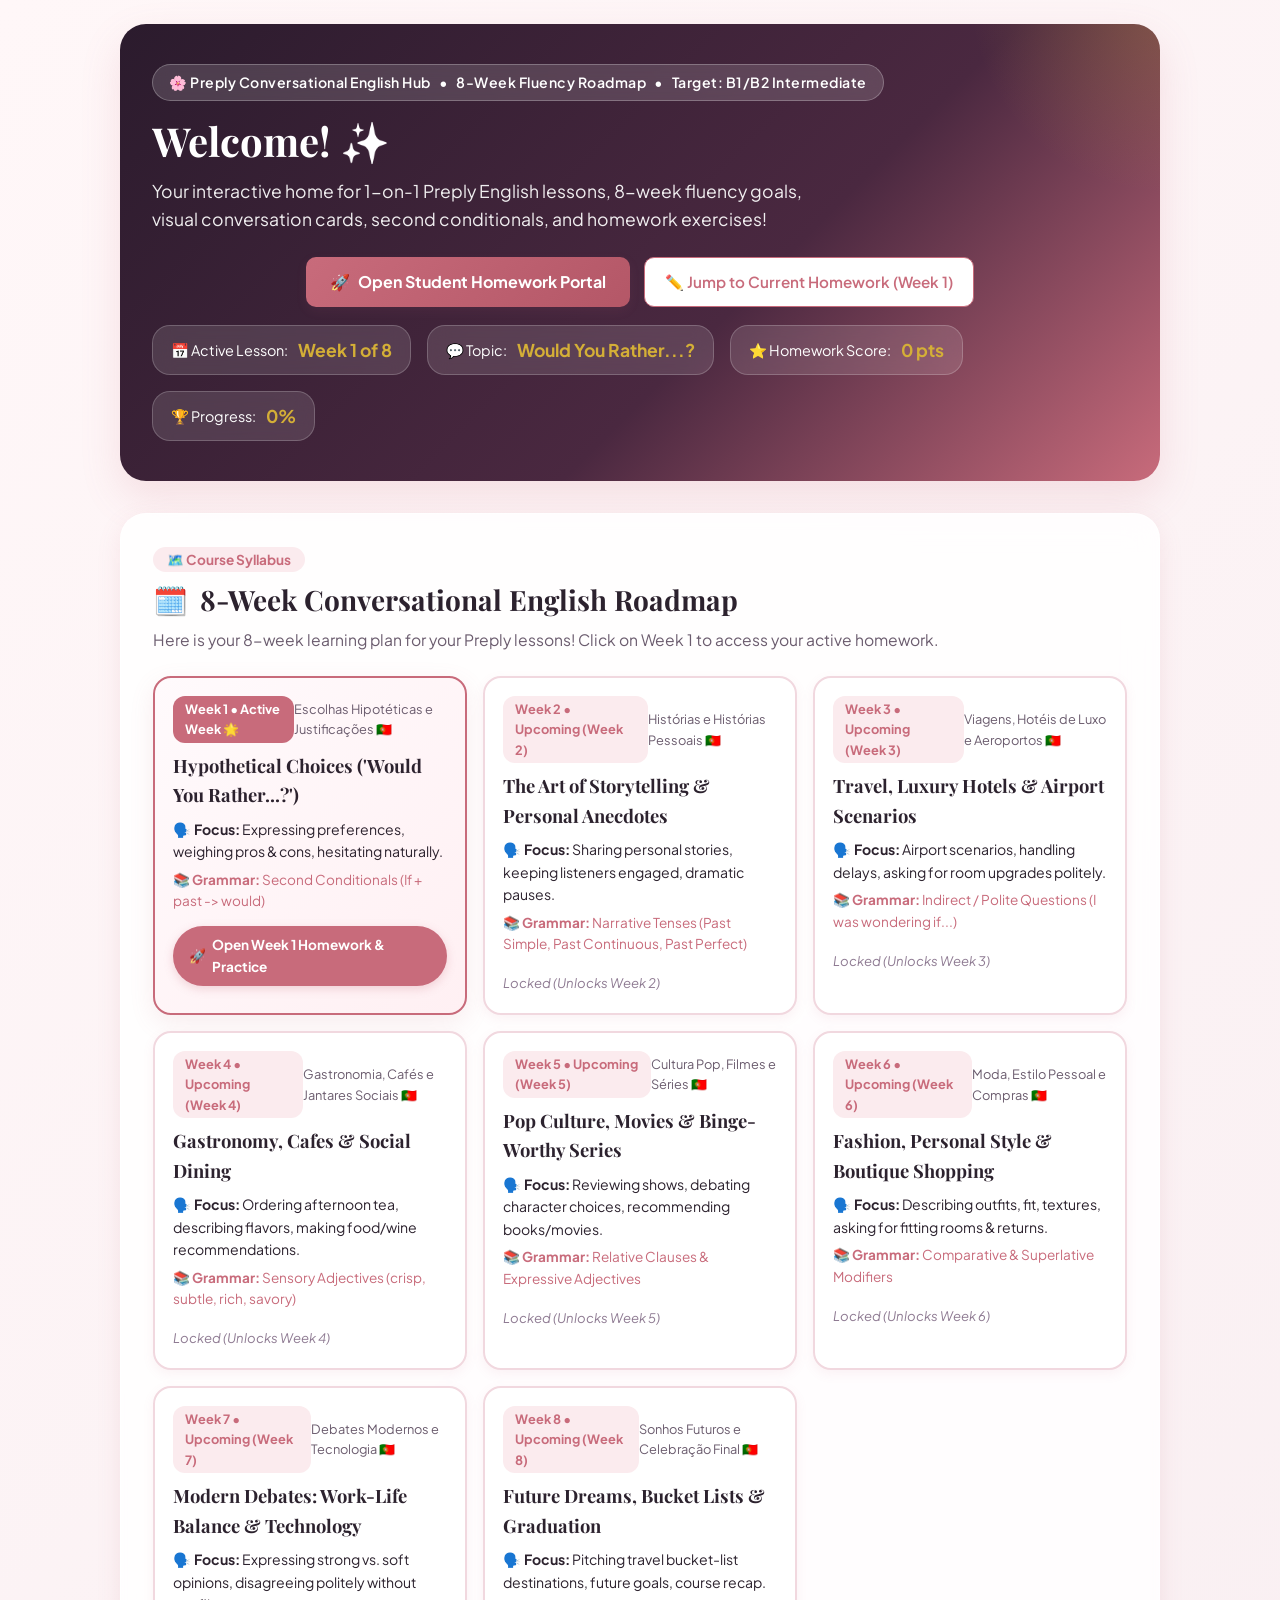
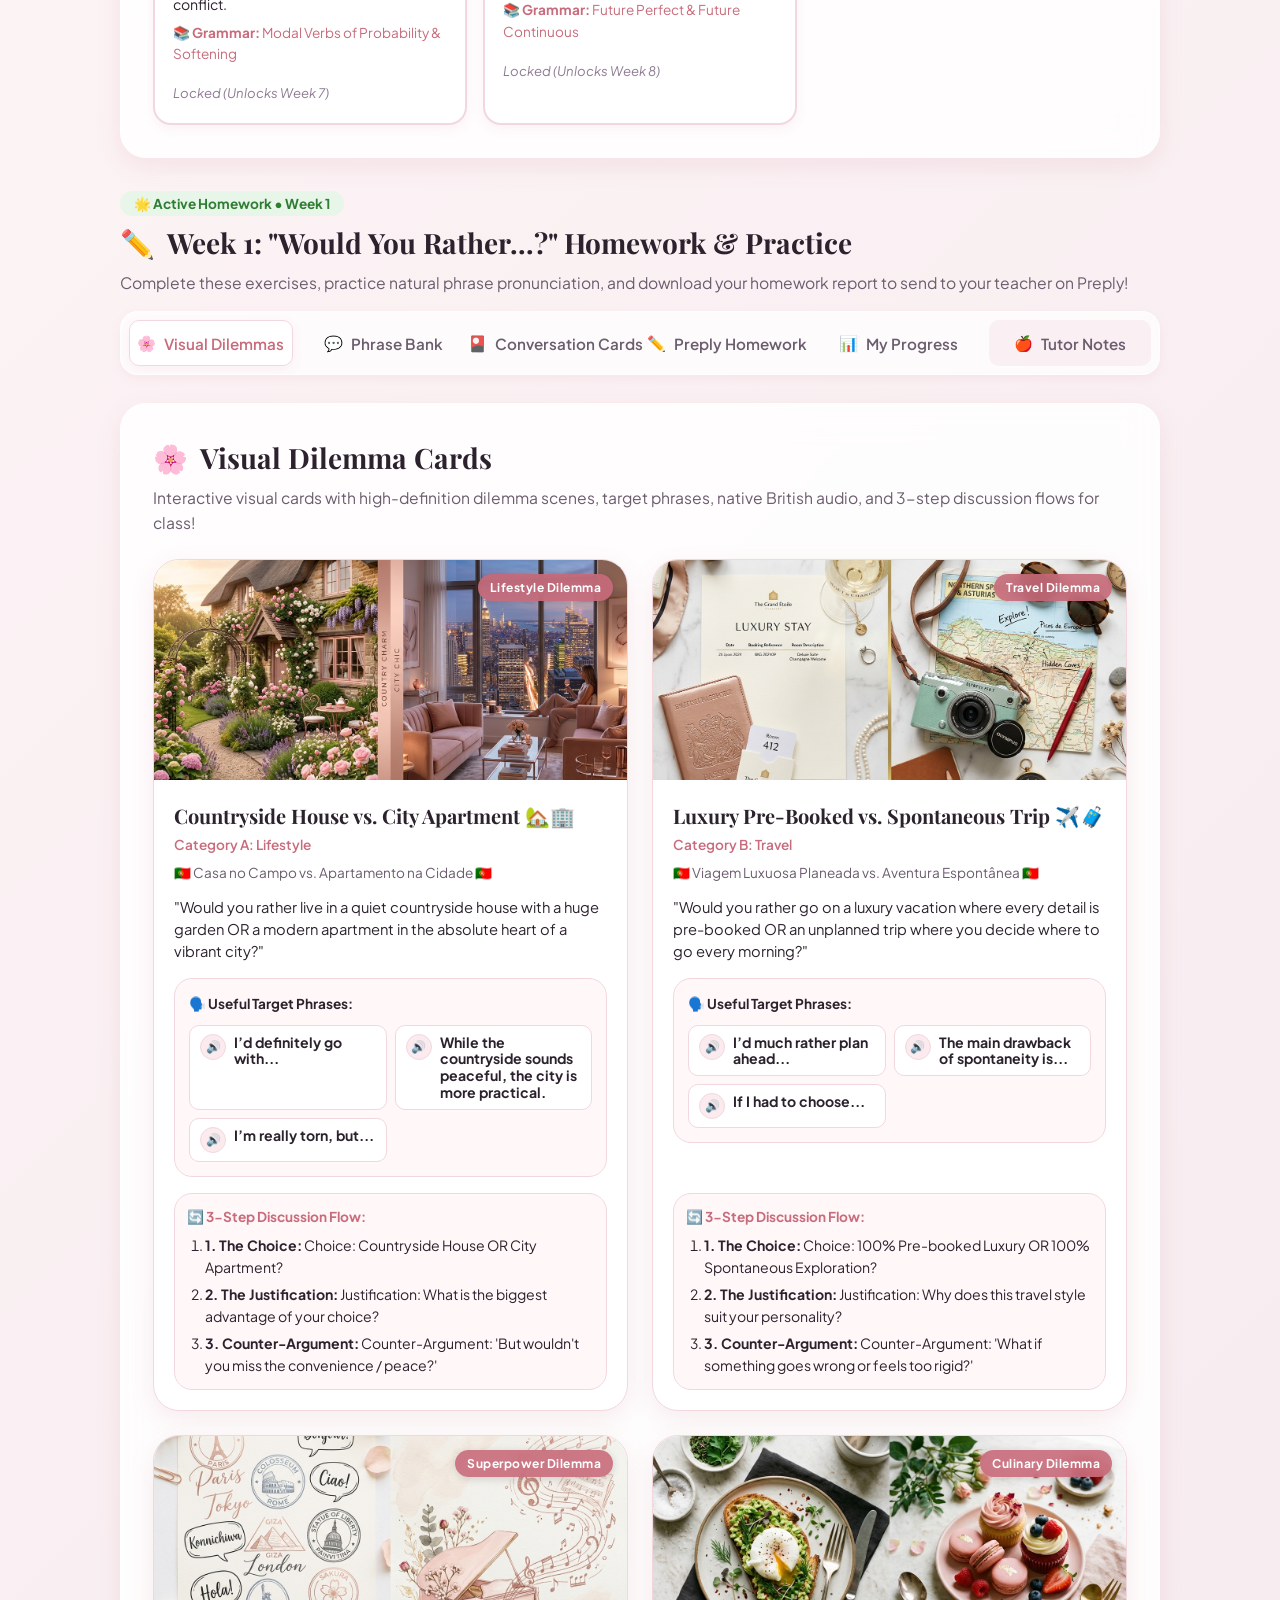
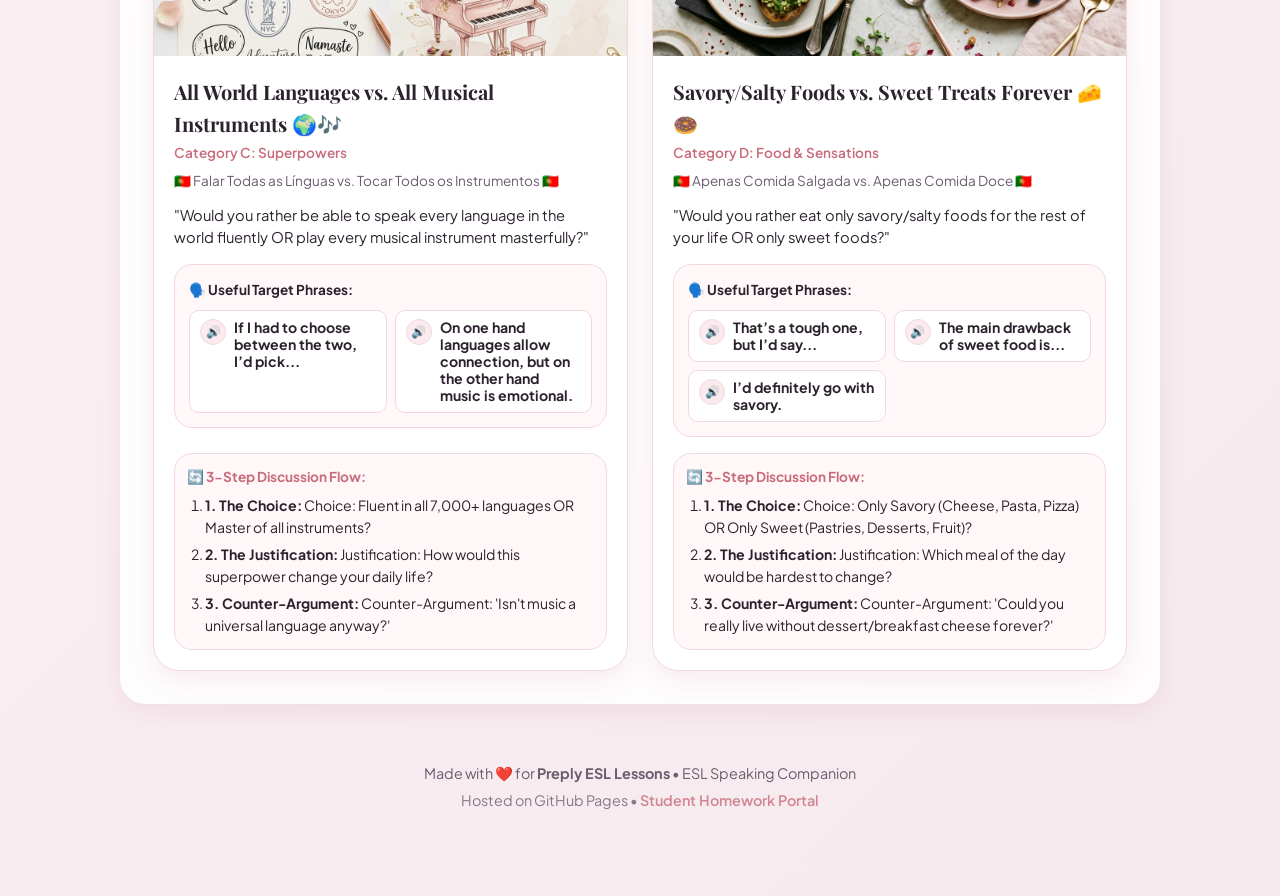
==== commit b04ff657: "Make application student-generic for temporary sharing" ====
--- a/index.html
+++ b/index.html
@@ -3,8 +3,8 @@
 <head>
   <meta charset="UTF-8">
   <meta name="viewport" content="width=device-width, initial-scale=1.0">
-  <title>Gabriela's Preply English Learning Hub 🌸</title>
-  <meta name="description" content="Central Preply ESL landing page and 8-week curriculum roadmap for Gabriela: Conversational English, Would You Rather, travel practice, and homework exporter.">
+  <title>Preply English Learning Hub 🌸</title>
+  <meta name="description" content="Central Preply ESL landing page and 8-week curriculum roadmap: Conversational English, Would You Rather, travel practice, and homework exporter.">
   
   <!-- Google Fonts -->
   <link rel="preconnect" href="https://fonts.googleapis.com">
@@ -28,7 +28,7 @@
         <span>Target: B1/B2 Intermediate</span>
       </div>
 
-      <h1 class="hero-title">Welcome, Gabriela! ✨</h1>
+      <h1 class="hero-title">Welcome! ✨</h1>
       <p class="hero-subtitle">
         Your interactive home for 1-on-1 Preply English lessons, 8-week fluency goals, visual conversation cards, second conditionals, and homework exercises!
       </p>
@@ -36,7 +36,7 @@
       <!-- Quick Action Buttons -->
       <div style="display: flex; gap: 14px; justify-content: center; flex-wrap: wrap; margin: 18px 0;">
         <a href="student_homework.html" class="btn-primary" style="text-decoration: none; font-weight: 700; font-size: 1rem; padding: 12px 24px;">
-          <span>🚀</span> Open Gabriela's Student Homework Portal
+          <span>🚀</span> Open Student Homework Portal
         </a>
         <a href="#active-homework-section" class="btn-secondary" style="text-decoration: none; font-weight: 600; font-size: 0.95rem; padding: 12px 20px;">
           <span>✏️</span> Jump to Current Homework (Week 1)
@@ -70,7 +70,7 @@
           <span style="background: var(--primary-light); color: var(--primary); padding: 4px 14px; border-radius: 20px; font-weight: 700; font-size: 0.85rem;">
             🗺️ Course Syllabus
           </span>
-          <h2 class="section-title" style="margin-top: 6px;"><span>🗓️</span> Gabriela's 8-Week Conversational English Roadmap</h2>
+          <h2 class="section-title" style="margin-top: 6px;"><span>🗓️</span> 8-Week Conversational English Roadmap</h2>
           <p class="section-desc">Here is your 8-week learning plan for your Preply lessons! Click on Week 1 to access your active homework.</p>
         </div>
       </div>
@@ -118,7 +118,7 @@
       <!-- Main Content Area -->
       <main>
 
-        <!-- TAB 1: VISUAL DILEMMA CARDS FOR GABRIELA -->
+        <!-- TAB 1: VISUAL DILEMMA CARDS -->
         <section id="tab-visuals" class="tab-content active" role="tabpanel">
           <div class="card-section">
             <div class="section-header">
@@ -192,7 +192,7 @@
           <div class="card-section">
             <div class="section-header">
               <div>
-                <h2 class="section-title"><span>📊</span> Gabriela's Homework Progress & Preply Exporter</h2>
+                <h2 class="section-title"><span>📊</span> Homework Progress & Preply Exporter</h2>
                 <p class="section-desc">Review your score, download your homework report, and upload it directly to your tutor on Preply!</p>
               </div>
             </div>
@@ -259,7 +259,7 @@
                     <div class="step-num">Step 3</div>
                     <div class="step-icon">📎</div>
                     <div class="step-title">Attach Document</div>
-                    <div class="step-desc">Click the paperclip or plus icon <strong>(📎)</strong> next to the message box and select your downloaded file (<code>Gabriela_WouldYouRather_Homework.txt</code>).</div>
+                    <div class="step-desc">Click the paperclip or plus icon <strong>(📎)</strong> next to the message box and select your downloaded file (<code>WouldYouRather_Homework.txt</code>).</div>
                   </div>
 
                   <div class="preply-step-item">
@@ -281,7 +281,7 @@
             <div class="section-header">
               <div>
                 <h2 class="section-title"><span>🍎</span> Preply 50–60 Minute Lesson Plan & Notes</h2>
-                <p class="section-desc">Structured teaching guide for Gabriela's tutor: Warm-up questions, target functional structures, 3-step discussion flow, feedback guidance, and adult learner tips.</p>
+                <p class="section-desc">Structured teaching guide for the tutor: Warm-up questions, target functional structures, 3-step discussion flow, feedback guidance, and adult learner tips.</p>
               </div>
             </div>
 
@@ -296,7 +296,7 @@
 
     <!-- Footer -->
     <footer class="footer">
-      <p>Made with ❤️ for <strong>Gabriela's Preply Lessons</strong> • ESL Speaking Companion</p>
+      <p>Made with ❤️ for <strong>Preply ESL Lessons</strong> • ESL Speaking Companion</p>
       <p style="margin-top: 4px; opacity: 0.8;">Hosted on GitHub Pages • <a href="student_homework.html">Student Homework Portal</a></p>
     </footer>
 
--- a/styles.css
+++ b/styles.css
@@ -1,5 +1,5 @@
 /* ==========================================================================
-   Gabriela's London ESL Homework Hub - Modern Feminine Aesthetic Design System
+   Preply London ESL Homework Hub - Modern Feminine Aesthetic Design System
    ========================================================================== */
 
 @import url('https://fonts.googleapis.com/css2?family=Playfair+Display:ital,wght@0,600;0,700;1,400&family=Plus+Jakarta+Sans:wght@400;500;600;700&display=swap');
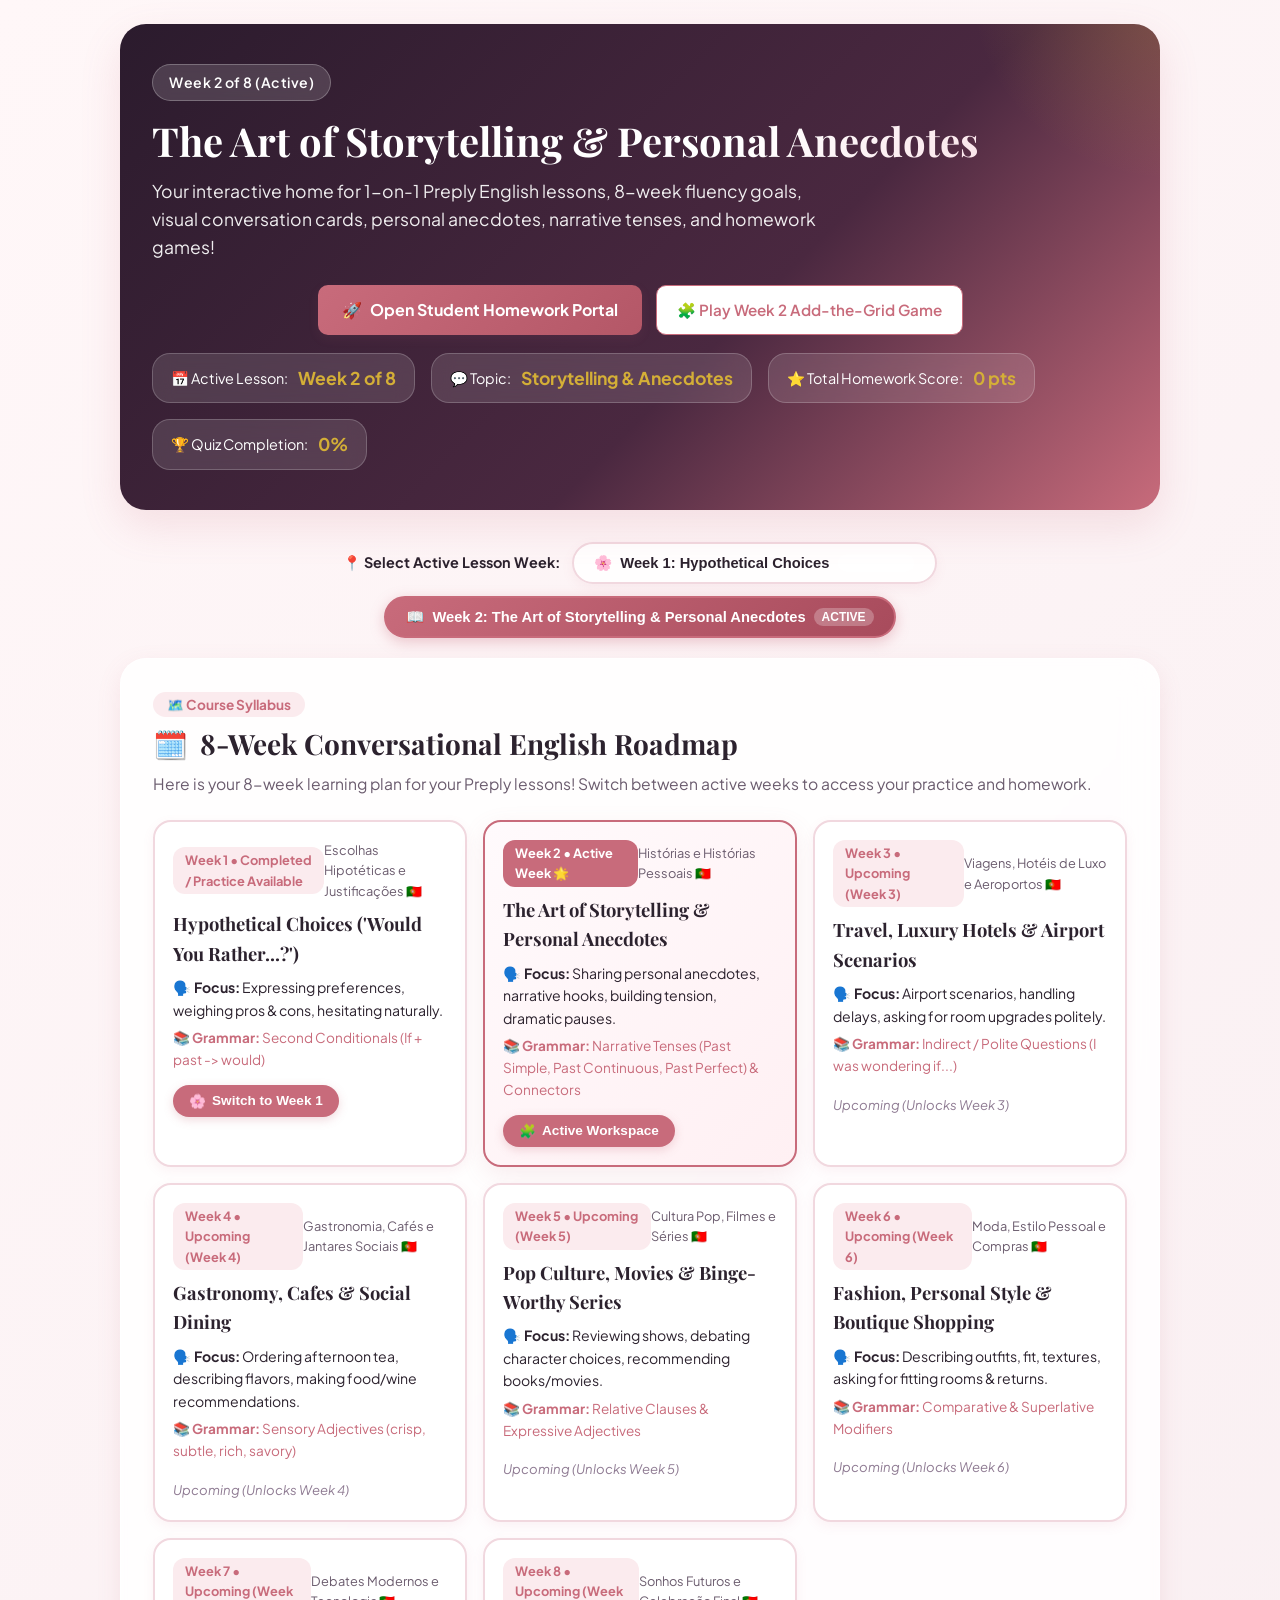
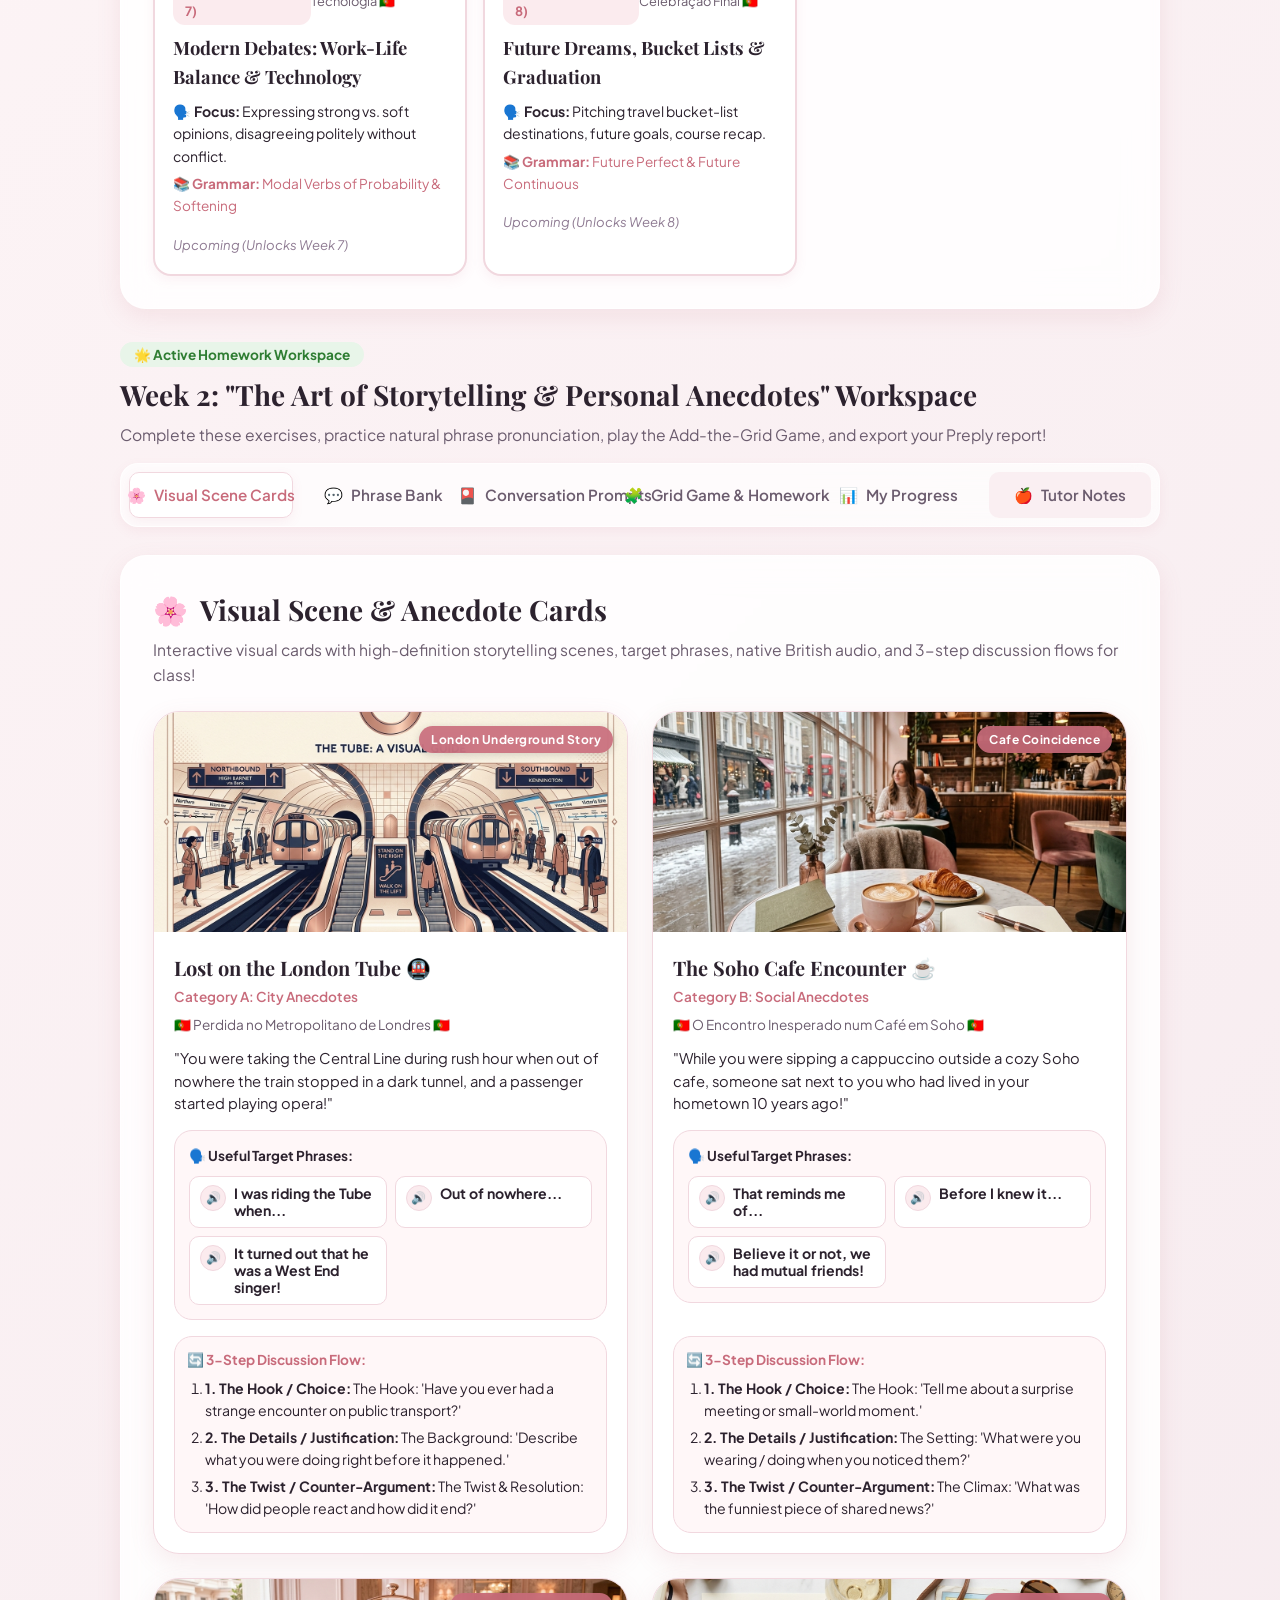
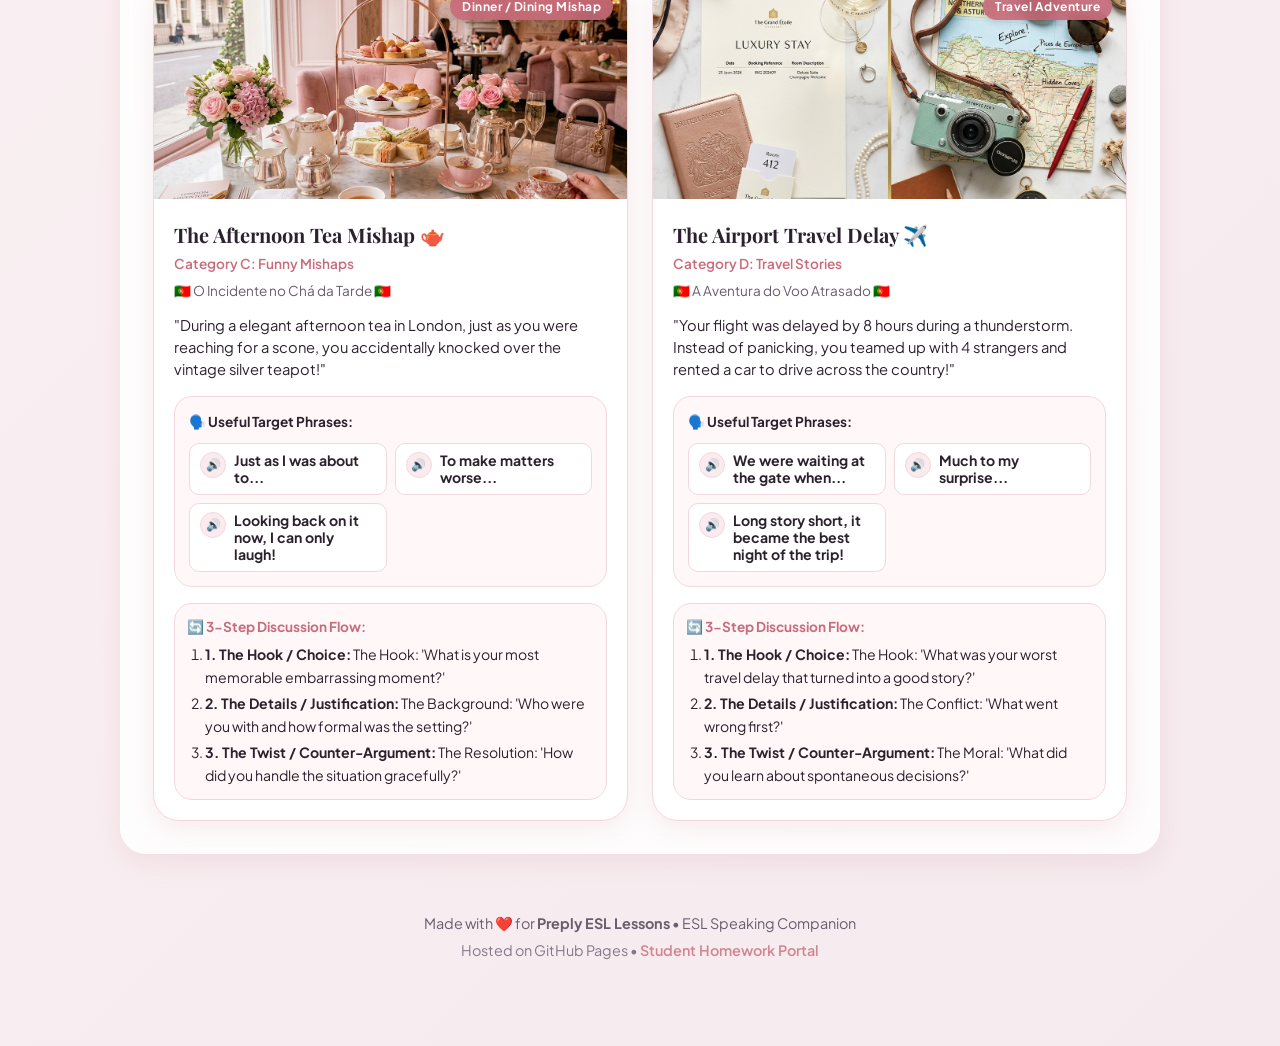
==== commit d9675bb0: "Add Week 2: Storytelling & Personal Anecdotes lesson, Tutor Plan, and Add-The-Grid Game" ====
--- a/index.html
+++ b/index.html
@@ -20,17 +20,17 @@
     
     <!-- Hero Header Banner -->
     <header class="hero-header">
-      <div class="hero-badge">
+      <div class="hero-badge" id="hero-active-week-badge">
         <span>🌸 Preply Conversational English Hub</span>
         <span>•</span>
-        <span>8-Week Fluency Roadmap</span>
+        <span>Week 2 Active</span>
         <span>•</span>
         <span>Target: B1/B2 Intermediate</span>
       </div>
 
-      <h1 class="hero-title">Welcome! ✨</h1>
+      <h1 class="hero-title" id="hero-topic-title">The Art of Storytelling & Personal Anecdotes ✨</h1>
       <p class="hero-subtitle">
-        Your interactive home for 1-on-1 Preply English lessons, 8-week fluency goals, visual conversation cards, second conditionals, and homework exercises!
+        Your interactive home for 1-on-1 Preply English lessons, 8-week fluency goals, visual conversation cards, personal anecdotes, narrative tenses, and homework games!
       </p>
 
       <!-- Quick Action Buttons -->
@@ -39,29 +39,32 @@
           <span>🚀</span> Open Student Homework Portal
         </a>
         <a href="#active-homework-section" class="btn-secondary" style="text-decoration: none; font-weight: 600; font-size: 0.95rem; padding: 12px 20px;">
-          <span>✏️</span> Jump to Current Homework (Week 1)
+          <span>🧩</span> Play Week 2 Add-the-Grid Game
         </a>
       </div>
       
       <div class="hero-stats-row">
         <div class="stat-pill">
           <span>📅 Active Lesson:</span>
-          <strong>Week 1 of 8</strong>
+          <strong>Week 2 of 8</strong>
         </div>
         <div class="stat-pill">
           <span>💬 Topic:</span>
-          <strong>Would You Rather...?</strong>
+          <strong>Storytelling & Anecdotes</strong>
         </div>
         <div class="stat-pill">
-          <span>⭐ Homework Score:</span>
+          <span>⭐ Total Homework Score:</span>
           <strong id="header-score-val">0 pts</strong>
         </div>
         <div class="stat-pill">
-          <span>🏆 Progress:</span>
+          <span>🏆 Quiz Completion:</span>
           <strong id="header-progress-val">0%</strong>
         </div>
       </div>
     </header>
+
+    <!-- Week Switcher Controller -->
+    <div id="week-switcher-container"></div>
 
     <!-- SECTION 1: 8-WEEK CURRICULUM ROADMAP -->
     <section class="card-section" style="margin-bottom: 32px;">
@@ -71,7 +74,7 @@
             🗺️ Course Syllabus
           </span>
           <h2 class="section-title" style="margin-top: 6px;"><span>🗓️</span> 8-Week Conversational English Roadmap</h2>
-          <p class="section-desc">Here is your 8-week learning plan for your Preply lessons! Click on Week 1 to access your active homework.</p>
+          <p class="section-desc">Here is your 8-week learning plan for your Preply lessons! Switch between active weeks to access your practice and homework.</p>
         </div>
       </div>
 
@@ -81,31 +84,31 @@
       </div>
     </section>
 
-    <!-- SECTION 2: ACTIVE HOMEWORK WORKSPACE (WEEK 1) -->
+    <!-- SECTION 2: ACTIVE HOMEWORK WORKSPACE -->
     <div id="active-homework-section">
       <div class="section-header" style="margin-bottom: 16px;">
         <div>
           <span style="background: #e8f5e9; color: var(--success); padding: 4px 14px; border-radius: 20px; font-weight: 700; font-size: 0.85rem;">
-            🌟 Active Homework • Week 1
+            🌟 Active Homework Workspace
           </span>
-          <h2 class="section-title" style="margin-top: 6px;"><span>✏️</span> Week 1: "Would You Rather...?" Homework & Practice</h2>
-          <p class="section-desc">Complete these exercises, practice natural phrase pronunciation, and download your homework report to send to your teacher on Preply!</p>
+          <h2 class="section-title" id="active-homework-title" style="margin-top: 6px;"><span>✏️</span> Week 2: "The Art of Storytelling & Personal Anecdotes" Workspace</h2>
+          <p class="section-desc" id="active-homework-desc">Complete these exercises, practice natural phrase pronunciation, play the Add-the-Grid Game, and download your homework report to send to your teacher on Preply!</p>
         </div>
       </div>
 
       <!-- Navigation Tabs -->
       <nav class="nav-tabs" id="main-nav-tabs" role="tablist">
         <button class="tab-btn active" data-tab="visuals" role="tab">
-          <span>🌸</span> Visual Dilemmas
+          <span>🌸</span> Visual Scene Cards
         </button>
         <button class="tab-btn" data-tab="phrases" role="tab">
           <span>💬</span> Phrase Bank
         </button>
         <button class="tab-btn" data-tab="cards" role="tab">
-          <span>🎴</span> Conversation Cards
+          <span>🎴</span> Conversation Prompts
         </button>
         <button class="tab-btn" data-tab="quizzes" role="tab">
-          <span>✏️</span> Preply Homework
+          <span>🧩</span> Grid Game & Homework
         </button>
         <button class="tab-btn" data-tab="progress" role="tab">
           <span>📊</span> My Progress
@@ -123,8 +126,8 @@
           <div class="card-section">
             <div class="section-header">
               <div>
-                <h2 class="section-title"><span>🌸</span> Visual Dilemma Cards</h2>
-                <p class="section-desc">Interactive visual cards with high-definition dilemma scenes, target phrases, native British audio, and 3-step discussion flows for class!</p>
+                <h2 class="section-title"><span>🌸</span> Visual Scene & Anecdote Cards</h2>
+                <p class="section-desc">Interactive visual cards with high-definition storytelling scenes, target phrases, native British audio, and 3-step discussion flows for class!</p>
               </div>
             </div>
 
@@ -139,8 +142,8 @@
           <div class="card-section">
             <div class="section-header">
               <div>
-                <h2 class="section-title"><span>💬</span> Functional Language & Phrase Bank</h2>
-                <p class="section-desc">Master natural phrases for expressing choices, weighing pros & cons, and hesitating politely. Click the speaker icon to listen to British audio pronunciation!</p>
+                <h2 class="section-title"><span>💬</span> Functional Language & Storytelling Expressions</h2>
+                <p class="section-desc">Master natural phrases for story hooks, building tension, dramatic pauses, and reflecting. Click the speaker icon to listen to British audio pronunciation!</p>
               </div>
             </div>
 
@@ -155,8 +158,8 @@
           <div class="card-section">
             <div class="section-header">
               <div>
-                <h2 class="section-title"><span>🎴</span> "Would You Rather...?" Conversation Cards</h2>
-                <p class="section-desc">10 interactive dilemma cards across Lifestyle, Travel, Superpowers, and Food. Click your preferred option to practice justifying your choice!</p>
+                <h2 class="section-title"><span>🎴</span> Storytelling & Anecdote Prompt Cards</h2>
+                <p class="section-desc">10 interactive prompt cards across funny mishaps, travel twists, coincidences, and surprises. Click your preferred story angle to practice!</p>
               </div>
             </div>
 
@@ -171,13 +174,20 @@
           </div>
         </section>
 
-        <!-- TAB 4: PREPLY HOMEWORK QUIZZES -->
+        <!-- TAB 4: PREPLY HOMEWORK QUIZZES & ADD THE GRID GAME -->
         <section id="tab-quizzes" class="tab-content" role="tabpanel">
           <div class="card-section">
-            <div class="section-header">
-              <div>
-                <h2 class="section-title"><span>✏️</span> Preply Homework & Second Conditional Exercises</h2>
-                <p class="section-desc">Complete these exercises to practice second conditionals ("If I had to choose... I would pick...") and functional phrases. Your score saves automatically!</p>
+            
+            <!-- Main Grid Game Container -->
+            <div id="grid-game-container">
+              <!-- Rendered dynamically by JS -->
+            </div>
+
+            <!-- Additional Quizzes -->
+            <div class="section-header" style="margin-top: 36px;">
+              <div>
+                <h2 class="section-title"><span>✏️</span> Grammar & Narrative Tenses Exercises</h2>
+                <p class="section-desc">Complete these auto-graded practice questions to test past simple, past continuous, past perfect, and storytelling transition connectors!</p>
               </div>
             </div>
 
--- a/styles.css
+++ b/styles.css
@@ -1519,5 +1519,478 @@
   margin-top: auto;
 }
 
-
-
+/* ==========================================================================
+   Week Switcher Pill Navigation
+   ========================================================================== */
+.week-switcher-container {
+  display: flex;
+  justify-content: center;
+  align-items: center;
+  gap: 12px;
+  margin: 20px 0;
+  flex-wrap: wrap;
+}
+
+.week-pill-btn {
+  display: inline-flex;
+  align-items: center;
+  gap: 8px;
+  padding: 10px 20px;
+  border-radius: var(--radius-full);
+  background: rgba(255, 255, 255, 0.9);
+  border: 2px solid var(--border-color);
+  color: var(--text-dark);
+  font-weight: 600;
+  font-size: 0.92rem;
+  cursor: pointer;
+  transition: var(--transition);
+  box-shadow: var(--shadow-sm);
+  text-decoration: none;
+}
+
+.week-pill-btn:hover {
+  border-color: var(--primary);
+  color: var(--primary);
+  transform: translateY(-2px);
+}
+
+.week-pill-btn.active {
+  background: linear-gradient(135deg, var(--primary) 0%, #a84b5c 100%);
+  color: #ffffff;
+  border-color: var(--primary);
+  box-shadow: 0 4px 14px rgba(200, 107, 123, 0.35);
+}
+
+.week-pill-badge {
+  background: rgba(255, 255, 255, 0.25);
+  color: #fff;
+  font-size: 0.75rem;
+  padding: 2px 8px;
+  border-radius: 12px;
+  font-weight: 700;
+}
+
+/* ==========================================================================
+   THE ADD THE GRID GAME - STYLING MATRIX
+   ========================================================================== */
+.grid-game-wrapper {
+  background: linear-gradient(135deg, #ffffff 0%, #fff7f8 100%);
+  border: 2px solid var(--border-hover);
+  border-radius: var(--radius-lg);
+  padding: 28px 24px;
+  box-shadow: var(--shadow-lg);
+  margin-top: 16px;
+  position: relative;
+  overflow: hidden;
+}
+
+.grid-game-header {
+  display: flex;
+  justify-content: space-between;
+  align-items: flex-start;
+  flex-wrap: wrap;
+  gap: 16px;
+  margin-bottom: 24px;
+  padding-bottom: 18px;
+  border-bottom: 2px dashed var(--border-color);
+}
+
+.grid-game-title-group h3 {
+  font-size: 1.5rem;
+  color: var(--primary);
+  display: flex;
+  align-items: center;
+  gap: 10px;
+}
+
+.grid-game-subtitle {
+  font-size: 0.92rem;
+  color: var(--text-muted);
+  margin-top: 4px;
+  max-width: 650px;
+}
+
+.grid-score-card {
+  background: linear-gradient(135deg, #2b1b2d 0%, #4a2840 100%);
+  color: #fff;
+  padding: 12px 20px;
+  border-radius: var(--radius-md);
+  display: flex;
+  flex-direction: column;
+  align-items: center;
+  box-shadow: 0 4px 14px rgba(43, 27, 45, 0.25);
+  min-width: 140px;
+}
+
+.grid-score-val {
+  font-size: 1.6rem;
+  font-weight: 700;
+  color: var(--accent-gold);
+}
+
+/* Matrix Column Headers */
+.grid-matrix-header-row {
+  display: grid;
+  grid-template-columns: repeat(4, 1fr);
+  gap: 12px;
+  margin-bottom: 12px;
+}
+
+.grid-col-header {
+  background: var(--primary-light);
+  border: 1px solid var(--border-color);
+  border-radius: var(--radius-sm);
+  padding: 8px 12px;
+  text-align: center;
+  font-weight: 700;
+  font-size: 0.85rem;
+  color: var(--primary);
+  display: flex;
+  flex-direction: column;
+  align-items: center;
+  justify-content: center;
+}
+
+.grid-col-header span.pt-sub {
+  font-size: 0.75rem;
+  font-weight: 400;
+  color: var(--text-muted);
+}
+
+/* Main 4x4 Grid Board */
+.grid-matrix-board {
+  display: flex;
+  flex-direction: column;
+  gap: 14px;
+  margin-bottom: 28px;
+}
+
+.grid-matrix-row {
+  display: grid;
+  grid-template-columns: repeat(4, 1fr);
+  gap: 12px;
+  padding: 10px;
+  border-radius: var(--radius-md);
+  background: rgba(251, 235, 238, 0.3);
+  border: 2px dashed rgba(200, 107, 123, 0.2);
+  transition: var(--transition);
+  position: relative;
+}
+
+.grid-matrix-row.row-completed {
+  background: linear-gradient(135deg, rgba(232, 245, 233, 0.7) 0%, rgba(212, 175, 55, 0.15) 100%);
+  border: 2px solid var(--accent-gold);
+  box-shadow: 0 0 16px rgba(212, 175, 55, 0.3);
+  animation: rowGlowPulse 1.8s ease-in-out infinite alternate;
+}
+
+@keyframes rowGlowPulse {
+  0% { box-shadow: 0 0 8px rgba(212, 175, 55, 0.2); }
+  100% { box-shadow: 0 0 20px rgba(212, 175, 55, 0.5); }
+}
+
+.row-combo-badge {
+  position: absolute;
+  top: -10px;
+  right: 16px;
+  background: var(--accent-gold);
+  color: #2b1b2d;
+  font-weight: 700;
+  font-size: 0.75rem;
+  padding: 2px 10px;
+  border-radius: var(--radius-full);
+  box-shadow: 0 2px 8px rgba(212, 175, 55, 0.4);
+  z-index: 2;
+  display: flex;
+  align-items: center;
+  gap: 4px;
+}
+
+/* Individual Grid Board Slot */
+.grid-slot {
+  min-height: 110px;
+  background: #ffffff;
+  border: 2px dashed var(--border-color);
+  border-radius: var(--radius-sm);
+  padding: 12px;
+  display: flex;
+  flex-direction: column;
+  align-items: center;
+  justify-content: center;
+  text-align: center;
+  transition: var(--transition);
+  position: relative;
+  cursor: pointer;
+}
+
+.grid-slot:hover {
+  border-color: var(--primary);
+  background: var(--primary-light);
+}
+
+.grid-slot.empty .slot-placeholder {
+  color: var(--text-light);
+  font-size: 0.8rem;
+  font-weight: 500;
+  display: flex;
+  flex-direction: column;
+  align-items: center;
+  gap: 4px;
+}
+
+.grid-slot.filled {
+  border-style: solid;
+  border-color: var(--primary);
+  background: #ffffff;
+  box-shadow: var(--shadow-sm);
+}
+
+.grid-slot.filled.correct {
+  border-color: var(--success);
+  background: #f4fbf5;
+}
+
+.grid-slot-stage-tag {
+  font-size: 0.7rem;
+  font-weight: 700;
+  color: var(--primary);
+  text-transform: uppercase;
+  letter-spacing: 0.5px;
+  margin-bottom: 4px;
+}
+
+.grid-slot-text {
+  font-size: 0.85rem;
+  color: var(--text-dark);
+  font-weight: 600;
+  line-height: 1.3;
+  margin-bottom: 6px;
+}
+
+.grid-slot-pt {
+  font-size: 0.75rem;
+  color: var(--text-muted);
+  font-style: italic;
+}
+
+.grid-slot-actions {
+  display: flex;
+  gap: 6px;
+  margin-top: 6px;
+  align-items: center;
+}
+
+/* Deck of Available Tiles */
+.grid-deck-container {
+  background: var(--bg-gradient-start);
+  border: 1px solid var(--border-color);
+  border-radius: var(--radius-md);
+  padding: 20px;
+}
+
+.grid-deck-header {
+  font-weight: 700;
+  font-size: 1rem;
+  color: var(--text-dark);
+  margin-bottom: 14px;
+  display: flex;
+  justify-content: space-between;
+  align-items: center;
+}
+
+.grid-deck-grid {
+  display: grid;
+  grid-template-columns: repeat(auto-fill, minmax(220px, 1fr));
+  gap: 12px;
+}
+
+.deck-tile {
+  background: #ffffff;
+  border: 2px solid var(--border-color);
+  border-radius: var(--radius-sm);
+  padding: 12px;
+  cursor: pointer;
+  transition: var(--transition);
+  display: flex;
+  flex-direction: column;
+  position: relative;
+  box-shadow: var(--shadow-sm);
+}
+
+.deck-tile:hover {
+  border-color: var(--primary);
+  transform: translateY(-3px);
+  box-shadow: var(--shadow-md);
+}
+
+.deck-tile.selected {
+  border-color: var(--accent-gold);
+  background: #fffdf5;
+  box-shadow: 0 0 12px rgba(212, 175, 55, 0.4);
+}
+
+.deck-tile.used {
+  opacity: 0.4;
+  pointer-events: none;
+  border-style: dashed;
+}
+
+.deck-tile-stage {
+  font-size: 0.7rem;
+  font-weight: 700;
+  color: var(--primary);
+  margin-bottom: 4px;
+}
+
+.deck-tile-prompt {
+  font-size: 0.85rem;
+  font-weight: 600;
+  color: var(--text-dark);
+  line-height: 1.3;
+}
+
+.deck-tile-pt {
+  font-size: 0.75rem;
+  color: var(--text-muted);
+  margin-top: 4px;
+}
+
+/* Tile Challenge Modal / Panel */
+.tile-challenge-modal-backdrop {
+  position: fixed;
+  top: 0;
+  left: 0;
+  width: 100vw;
+  height: 100vh;
+  background: rgba(43, 27, 45, 0.6);
+  backdrop-filter: blur(4px);
+  z-index: 999;
+  display: flex;
+  align-items: center;
+  justify-content: center;
+  padding: 20px;
+  opacity: 0;
+  pointer-events: none;
+  transition: var(--transition);
+}
+
+.tile-challenge-modal-backdrop.active {
+  opacity: 1;
+  pointer-events: auto;
+}
+
+.tile-challenge-box {
+  background: #ffffff;
+  border-radius: var(--radius-lg);
+  max-width: 520px;
+  width: 100%;
+  padding: 28px;
+  box-shadow: var(--shadow-lg);
+  border: 2px solid var(--primary);
+  transform: translateY(20px);
+  transition: var(--transition);
+}
+
+.tile-challenge-modal-backdrop.active .tile-challenge-box {
+  transform: translateY(0);
+}
+
+.challenge-question-title {
+  font-family: 'Playfair Display', serif;
+  font-size: 1.25rem;
+  color: var(--primary);
+  margin-bottom: 12px;
+}
+
+.challenge-sentence {
+  font-size: 1rem;
+  background: var(--primary-light);
+  padding: 14px 18px;
+  border-radius: var(--radius-md);
+  margin-bottom: 18px;
+  line-height: 1.4;
+  color: var(--text-dark);
+  font-weight: 600;
+}
+
+.challenge-options-grid {
+  display: grid;
+  grid-template-columns: 1fr 1fr;
+  gap: 10px;
+  margin-bottom: 20px;
+}
+
+.challenge-option-btn {
+  background: #fff;
+  border: 2px solid var(--border-color);
+  padding: 12px 14px;
+  border-radius: var(--radius-sm);
+  font-size: 0.95rem;
+  font-weight: 600;
+  color: var(--text-dark);
+  cursor: pointer;
+  transition: var(--transition);
+  text-align: center;
+}
+
+.challenge-option-btn:hover {
+  border-color: var(--primary);
+  background: var(--primary-light);
+  color: var(--primary);
+}
+
+.challenge-feedback-msg {
+  font-size: 0.9rem;
+  font-weight: 600;
+  padding: 8px 12px;
+  border-radius: var(--radius-sm);
+  display: none;
+  margin-bottom: 14px;
+}
+
+.challenge-feedback-msg.correct {
+  display: block;
+  background: var(--success-bg);
+  color: var(--success);
+}
+
+.challenge-feedback-msg.wrong {
+  display: block;
+  background: var(--error-bg);
+  color: var(--error);
+}
+
+/* Victory / Game Finished Banner */
+.grid-victory-banner {
+  background: linear-gradient(135deg, #2b1b2d 0%, #5a2e4c 100%);
+  color: #fff;
+  border-radius: var(--radius-md);
+  padding: 24px;
+  text-align: center;
+  margin-top: 24px;
+  border: 2px solid var(--accent-gold);
+  box-shadow: 0 8px 24px rgba(212, 175, 55, 0.3);
+  display: none;
+}
+
+.grid-victory-banner.active {
+  display: block;
+  animation: fadeInVictory 0.5s cubic-bezier(0.4, 0, 0.2, 1);
+}
+
+@keyframes fadeInVictory {
+  from { opacity: 0; transform: scale(0.95); }
+  to { opacity: 1; transform: scale(1); }
+}
+
+@media (max-width: 768px) {
+  .grid-matrix-header-row {
+    display: none;
+  }
+  .grid-matrix-row {
+    grid-template-columns: 1fr 1fr;
+  }
+  .challenge-options-grid {
+    grid-template-columns: 1fr;
+  }
+}
